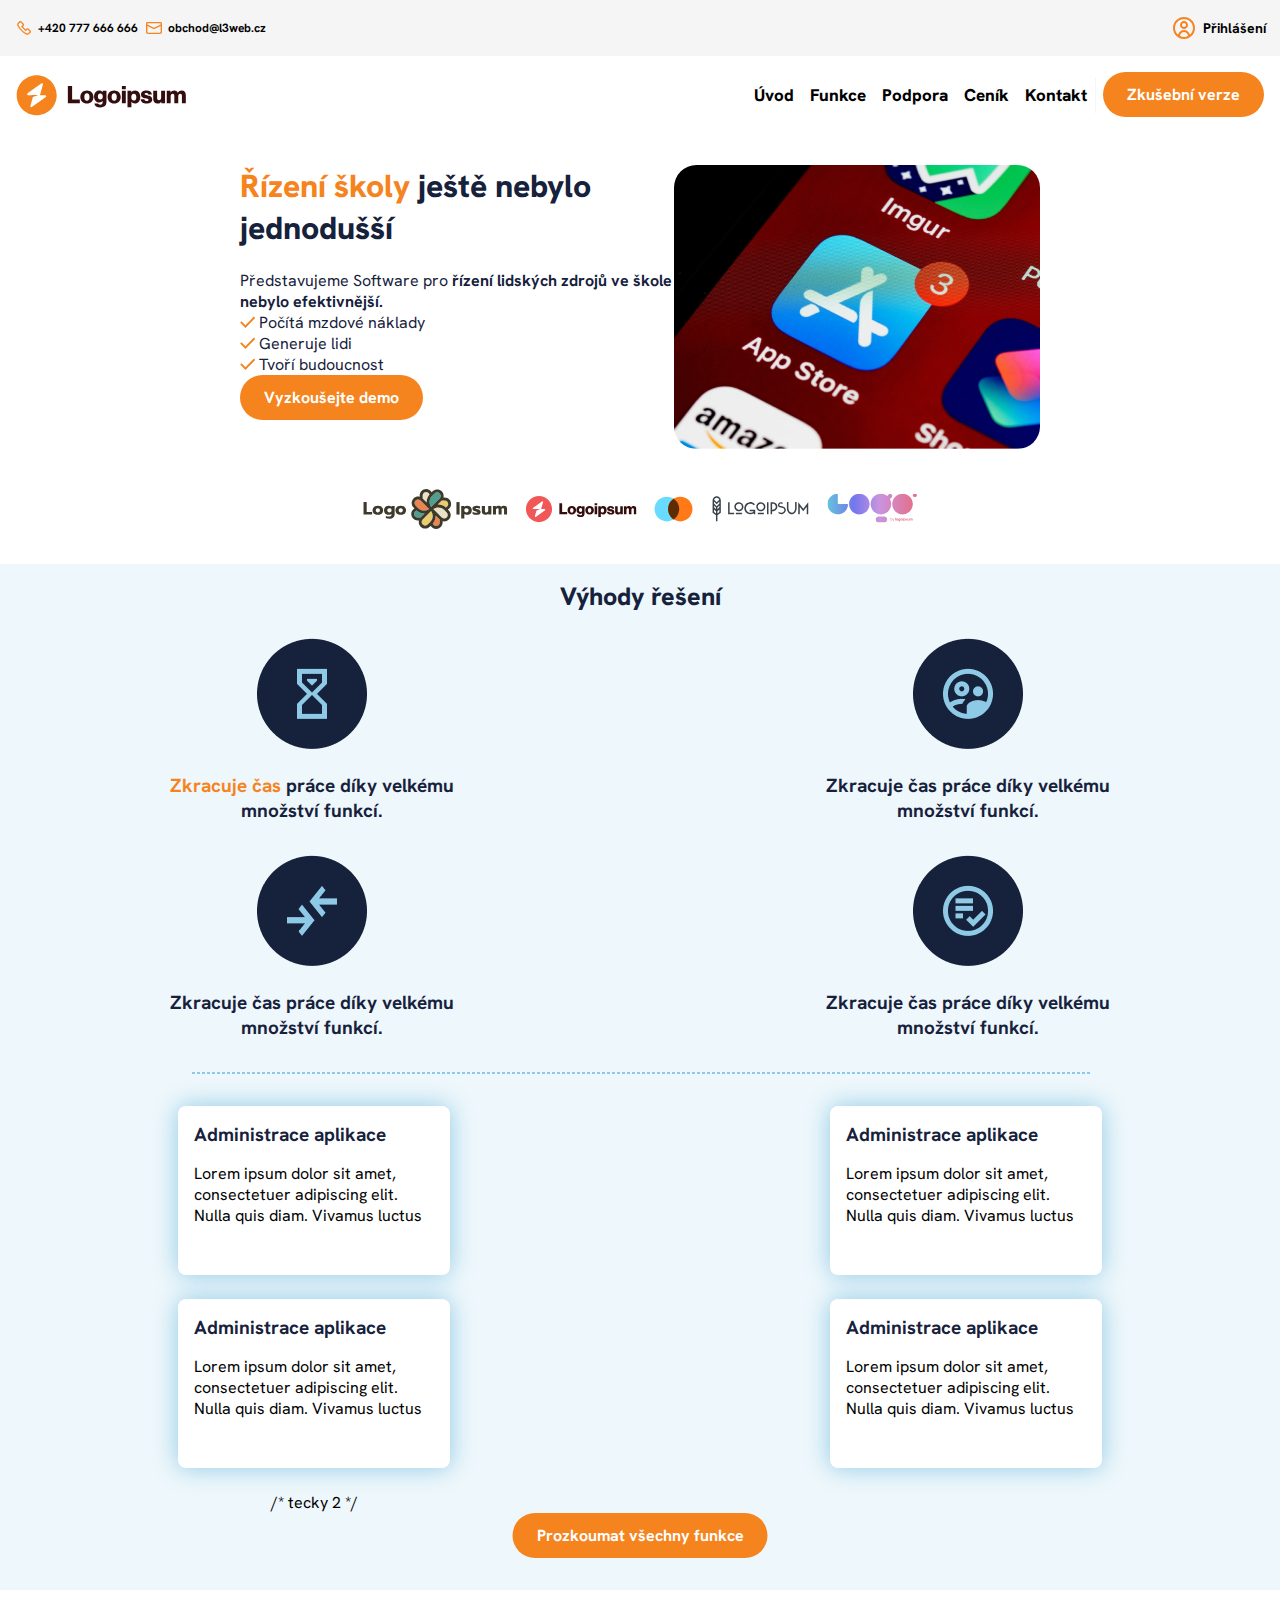
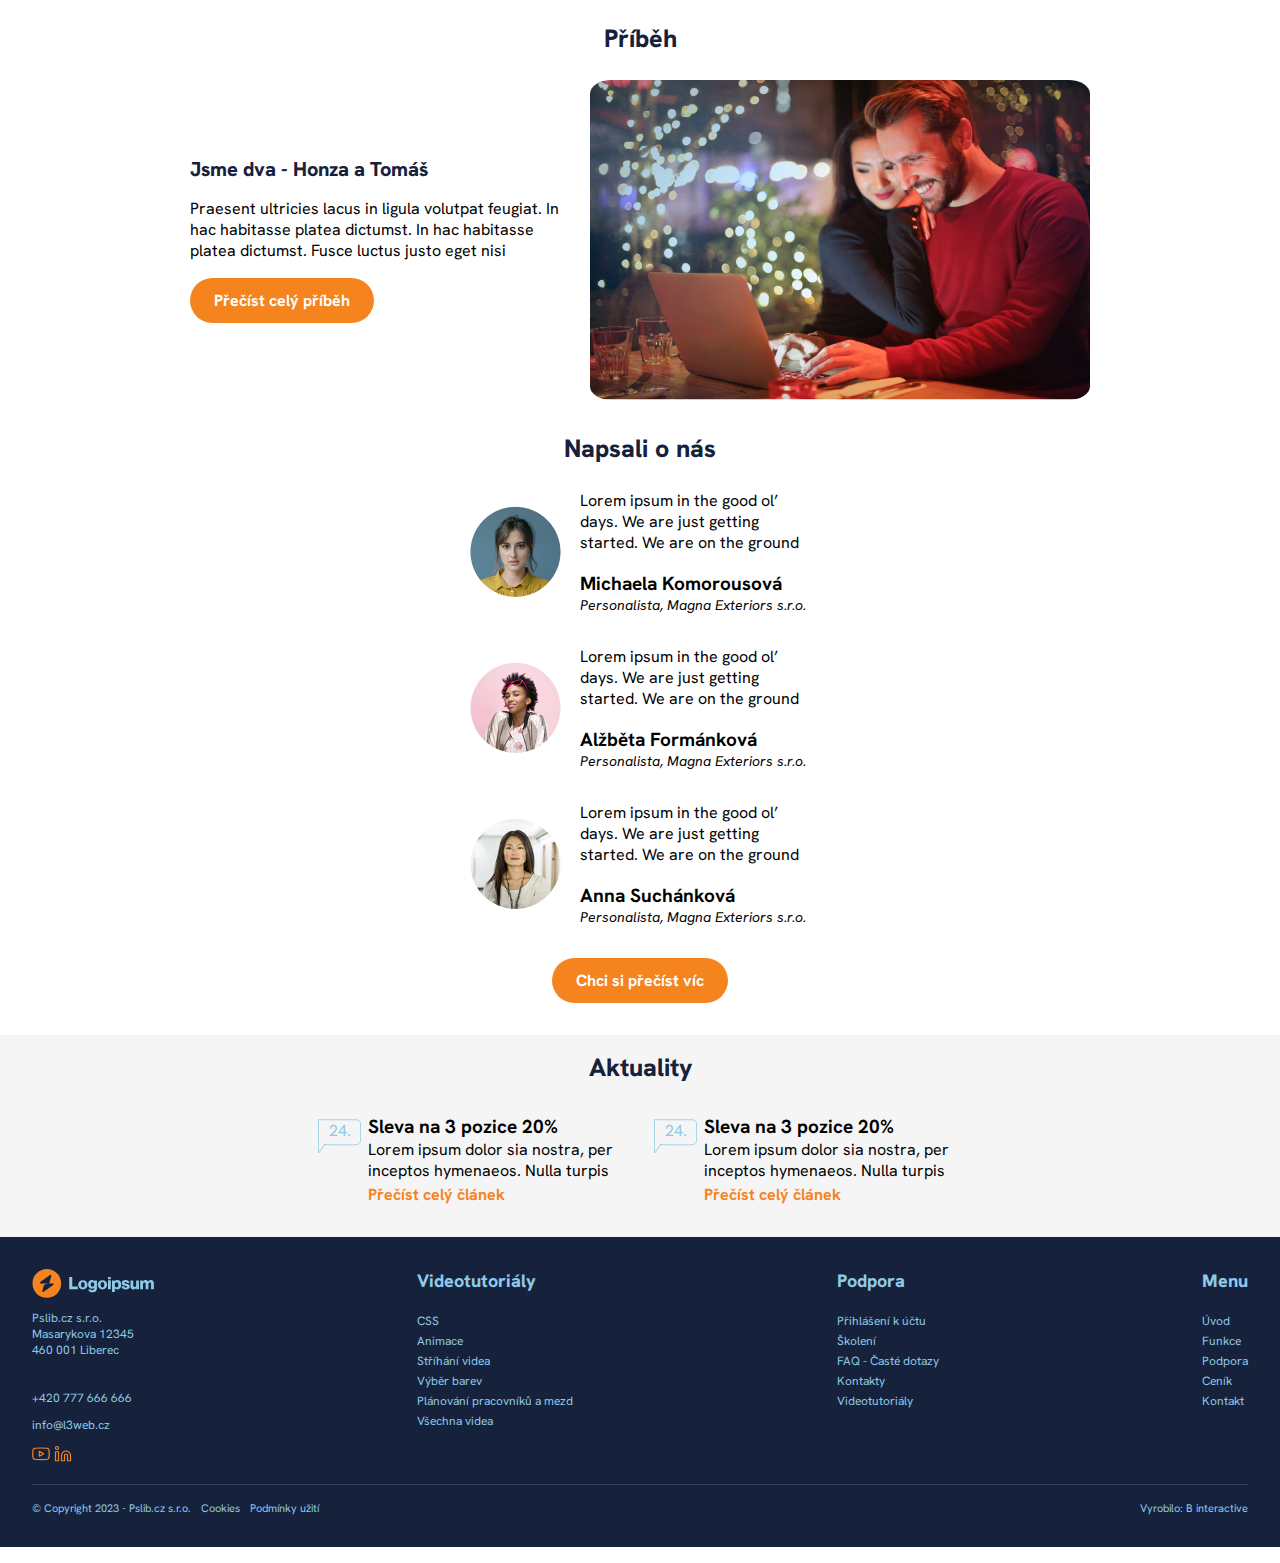
==== index.html @ ad565dd6 "funkceUpgrade" ====
<!DOCTYPE html>
<html lang="cs">
<head>
    <meta charset="UTF-8">
    <meta http-equiv="X-UA-Compatible" content="IE=edge">
    <meta name="viewport" content="width=device-width, initial-scale=1.0">
    <link rel="preconnect" href="https://fonts.googleapis.com">
    <link rel="preconnect" href="https://fonts.gstatic.com" crossorigin>
    <link href="https://fonts.googleapis.com/css2?family=Hanken+Grotesk:ital,wght@0,300;0,400;0,500;0,600;0,700;0,800;1,300;1,400;1,500;1,600&display=swap" rel="stylesheet">
    <link rel="stylesheet" href="./fonts.css">
    <link rel="stylesheet" href="./layout.css">
    <link rel="stylesheet" href="./style.css">
    <script src="./hamburger.js"></script>
    <title>Logoipsum</title>
</head>
<body>
    <header>
        <div class="menu__menuUp">
            <div class="menuUp__wrapper">
                <tel class="menuUp__text menuUp__text--phone">+420 777 666 666</tel>
                <p class="menuUp__text menuUp__text--mail">obchod@l3web.cz</p>
            </div>
            <p class="menuUp__login">Přihlášení</p>
        </div>
        <div class="menu__menuDown">
            <div class="navbar">
                <a href="./index.html" class="navbar__logo"><img src="./img/Logo5.svg" alt="logo Ipsum" width="170" height="41"></a>
                
               <div>
                <div class="hamburger-row">
                    
                    <a href="javascript:void(0)" class="hamburger hamburger-btn hamburger-zone">
                        <span></span>
                        <span></span>
                        <span></span>
                    </a>
                </div>
                <nav class="hamburger-nav hamburger-zone">
                    <ul>
                        <li><a href="./index.html">Úvod</a></li>
                        <li><a href="./funkce.html">Funkce</a></li>
                        <li><a href="#">Podpora</a></li>
                        <li><a href="#">Ceník</a></li>
                        <li><a href="./kontakt.html">Kontakt</a></li>
                        <a class="button button--menu" href="#">Zkušební verze</a>
                    </ul>
                </nav>
               </div>
                
            </div>
        </div>
    </header>

    <main>
        <div class="uvod">
            <div class="uvodBody">
                <h1><span class="orange">Řízení školy</span> ještě nebylo jednodušší</h1>
                <p>Představujeme Software pro <b>řízení lidských zdrojů ve škole nebylo efektivnější.</b></p>
                <div>
                    <p class="uvodBody__odrazka">Počítá mzdové náklady</p>
                    <p class="uvodBody__odrazka">Generuje lidi</p>
                    <p class="uvodBody__odrazka">Tvoří budoucnost</p>
                </div>
                <a class="button" href="#">Vyzkoušejte demo</a>
            </div>
            <div>
                <img class="uvod__img img--responsiv" src="./img/uvod_img.png" alt="obrazovka telefonu s aplikacemi">
            </div>
        </div>
    </main>

    <section>
        <h2 class="hidden">Partneři</h2>
        <div class="loga">
            <div class="loga__wrapper">
                <img class="logo__img" src="./img/partneri_logo1.svg" alt="první logo">
                <img class="logo__img" src="./img/partneri_logo2.svg" alt="druhé logo">
                <img class="logo__img" src="./img/partneri_logo3.svg" alt="třetí logo">
            </div>
            <div class="loga__wrapper">
                <img class="logo__img" src="./img/partneri_logo4.svg" alt="čtvrté logo">
                <img class="logo__img" src="./img/partneri_logo5.svg" alt="paté logo">
            </div>
        </div>
    </section>

    <section class="vyhody">
        <h2>Výhody řešení</h2>
        <div class="vyhody__cardsGrid">
            <div class="vyhodyCard">
                <img class="vyhodyCard__img" src="./img/vyhody_img1.png" alt="">
                <p class="vyhodyCard__text"><span class="orange">Zkracuje čas</span> práce díky velkému množství funkcí.</p>
            </div>
            <div class="vyhodyCard">
                <img class="vyhodyCard__img" src="./img/vyhody_img2.png" alt="">
                <p class="vyhodyCard__text">Zkracuje čas práce díky velkému množství funkcí.</p>
            </div>
            <div class="vyhodyCard">
                <img class="vyhodyCard__img" src="./img/vyhody_img3.png" alt="">
                <p class="vyhodyCard__text">Zkracuje čas práce díky velkému množství funkcí.</p>
            </div>
            <div class="vyhodyCard">
                <img class="vyhodyCard__img" src="./img/vyhody_img4.png" alt="">
                <p class="vyhodyCard__text">Zkracuje čas práce díky velkému množství funkcí.</p>
            </div>
        </div>

        <div class="vyhody__line"></div>

        <div class="vyhody__podrobnosti">
            <a class="podrobnostiCard" href="#"><p class="podrobnostiCard__nadpis">Administrace aplikace</p><p class="podrobnostiCard__text">Lorem ipsum dolor sit amet, consectetuer adipiscing elit. Nulla quis diam. Vivamus luctus egestas leo. Class aptent taciti sociosqu ad litora torquent per conubia nostra, per inceptos hymenaeos. Nulla turpis magna, cursus sit amet, suscipit a, interdum id, felis.</p></a>
            <a class="podrobnostiCard" href="#"><p class="podrobnostiCard__nadpis">Administrace aplikace</p><p class="podrobnostiCard__text">Lorem ipsum dolor sit amet, consectetuer adipiscing elit. Nulla quis diam. Vivamus luctus egestas leo. Class aptent taciti sociosqu ad litora torquent per conubia nostra, per inceptos hymenaeos. Nulla turpis magna, cursus sit amet, suscipit a, interdum id, felis.</p></a>
            <a class="podrobnostiCard" href="#"><p class="podrobnostiCard__nadpis">Administrace aplikace</p><p class="podrobnostiCard__text">Lorem ipsum dolor sit amet, consectetuer adipiscing elit. Nulla quis diam. Vivamus luctus egestas leo. Class aptent taciti sociosqu ad litora torquent per conubia nostra, per inceptos hymenaeos. Nulla turpis magna, cursus sit amet, suscipit a, interdum id, felis.</p></a>
            <a class="podrobnostiCard" href="#"><p class="podrobnostiCard__nadpis">Administrace aplikace</p><p class="podrobnostiCard__text">Lorem ipsum dolor sit amet, consectetuer adipiscing elit. Nulla quis diam. Vivamus luctus egestas leo. Class aptent taciti sociosqu ad litora torquent per conubia nostra, per inceptos hymenaeos. Nulla turpis magna, cursus sit amet, suscipit a, interdum id, felis.</p></a>

            /* tecky 2 */
        </div>
        <a class="button button--center" href="./funkce.html">Prozkoumat všechny funkce</a>
    </section>

    <section class="story">
        <h2>Příběh</h2>
        <div class="pribehFlex">
            <div class="pribeh">
                <p class="pribeh__nadpis">Jsme dva - Honza a Tomáš</p>
                <p class="pribeh__text">Praesent ultricies lacus in ligula volutpat feugiat. In hac habitasse platea dictumst. In hac habitasse platea dictumst. 
                    Fusce luctus justo eget nisi hendrerit, quis aliquam arcu porta. Cras ultricies, elit sit amet cursus consectetur, risus felis ullamcorper nulla, ut scelerisque sapien lorem non sem. Integer vestibulum ornare ligula, a placerat lectus volutpat ultrices. Aliquam commodo malesuada purus a mollis. Vestibulum pulvinar aliquam libero eu consequat. Cras massa orci, ultrices sed scelerisque id, semper vel neque. Proin a turpis quis nibh cursus hendrerit sit amet vel libero. Nullam sit amet laoreet ante. Mauris sit amet mi vitae arcu dignissim porttitor et in arcu. Nullam eleifend molestie arcu, pretium fermentum orci feugiat eget. Integer dapibus tincidunt ipsum, at rutrum magna rutrum at. Quisque pretium convallis vestibulum.</p>
                <a class="button" href="#">Přečíst celý příběh</a>
            </div>
            <img class="pribeh__img img--responsiv" src="./img/pribeh__img.png" alt="">
        </div>
    </section>

    <section>
        <div class="recenze__wrapper--1">
            <h2>Napsali o nás</h2>
            <div class="recenze__wrapper--2">
                <div class="recenze">
                    <img class="recenze__img" src="./img/recenze_img1.png" alt="profilová fotografie">
                    <div class="recenze__wrapper">
                        <p class="recenze__text">Lorem ipsum in the good ol’ days. We are just getting started. We are on the ground floor. Success feeds pride. Pride kills urgency. So nothing fails like success. We always bring our best. Nothing is more fun than serving God with people you love. We are spiritual contributors not spiritual consumers. We give up things we love for things we love move. We are all about the capital C Church. We impress people with our strengths but we connect with people through our weaknesses. We are faith-filled, big-thinking, bet-the-farm risk takers. We will never insult God with safe thinking and safe living. People need to be reminded much more than they need to be instructed. We believe the local church is the hope of the world. Trust the process. What you fear the most reveals where you trust God the least. We can do infinitely more together than we can apart. We want to be known for what we are for, not for what we are against.  If we live with integrity, nothing else matters. You don’t have to have the faith to finish, just the faith to start. The Church should be a place where people can belong before they believe. If we don’t live with integrity, nothing else matters. What you hear matters and what you don’t hear matters. We will do anything short of sin to reach people who don’t know Christ. We will laugh hard, loud, and often.  Less is more. Stress is bad. Giving is good. Tomorrow matters. To reach people no one is reaching, we’ll have to do what no one is doing. Just because God is silent doesn’t mean God is absent. Excellence honors God and inspires people. The church does not exist for us. We are the Church, and we exist for the world. Because of what He did, this is what we do. We are a micro-church with a mega-vision.  An average plan implemented today is better than an great plan started a month from now. The difference between where you are and where God wants you to be is the pain you’re unwilling to endure.</p>
                        <div>
                            <p class="recenze__jmeno">Michaela Komorousová</p>
                            <p class="recenze__profese">Personalista, Magna Exteriors s.r.o.</p>
                        </div>
                    </div>
                </div>
                <div class="recenze">
                    <img class="recenze__img" src="./img/recenze_img2.png" alt="profilová fotografie">
                    <div class="recenze__wrapper">
                        <p class="recenze__text">Lorem ipsum in the good ol’ days. We are just getting started. We are on the ground floor. Success feeds pride. Pride kills urgency. So nothing fails like success. We always bring our best. Nothing is more fun than serving God with people you love. We are spiritual contributors not spiritual consumers. We give up things we love for things we love move. We are all about the capital C Church. We impress people with our strengths but we connect with people through our weaknesses. We are faith-filled, big-thinking, bet-the-farm risk takers. We will never insult God with safe thinking and safe living. People need to be reminded much more than they need to be instructed. We believe the local church is the hope of the world. Trust the process. What you fear the most reveals where you trust God the least. We can do infinitely more together than we can apart. We want to be known for what we are for, not for what we are against.  If we live with integrity, nothing else matters. You don’t have to have the faith to finish, just the faith to start. The Church should be a place where people can belong before they believe. If we don’t live with integrity, nothing else matters. What you hear matters and what you don’t hear matters. We will do anything short of sin to reach people who don’t know Christ. We will laugh hard, loud, and often.  Less is more. Stress is bad. Giving is good. Tomorrow matters. To reach people no one is reaching, we’ll have to do what no one is doing. Just because God is silent doesn’t mean God is absent. Excellence honors God and inspires people. The church does not exist for us. We are the Church, and we exist for the world. Because of what He did, this is what we do. We are a micro-church with a mega-vision.  An average plan implemented today is better than an great plan started a month from now. The difference between where you are and where God wants you to be is the pain you’re unwilling to endure.</p>
                        <div>
                            <p class="recenze__jmeno">Alžběta Formánková</p>
                            <p class="recenze__profese">Personalista, Magna Exteriors s.r.o.</p>
                        </div>
                    </div>
                </div>
                <div class="recenze">
                    <img class="recenze__img" src="./img/recenze_img3.png" alt="profilová fotografie">
                    <div class="recenze__wrapper">
                        <p class="recenze__text">Lorem ipsum in the good ol’ days. We are just getting started. We are on the ground floor. Success feeds pride. Pride kills urgency. So nothing fails like success. We always bring our best. Nothing is more fun than serving God with people you love. We are spiritual contributors not spiritual consumers. We give up things we love for things we love move. We are all about the capital C Church. We impress people with our strengths but we connect with people through our weaknesses. We are faith-filled, big-thinking, bet-the-farm risk takers. We will never insult God with safe thinking and safe living. People need to be reminded much more than they need to be instructed. We believe the local church is the hope of the world. Trust the process. What you fear the most reveals where you trust God the least. We can do infinitely more together than we can apart. We want to be known for what we are for, not for what we are against.  If we live with integrity, nothing else matters. You don’t have to have the faith to finish, just the faith to start. The Church should be a place where people can belong before they believe. If we don’t live with integrity, nothing else matters. What you hear matters and what you don’t hear matters. We will do anything short of sin to reach people who don’t know Christ. We will laugh hard, loud, and often.  Less is more. Stress is bad. Giving is good. Tomorrow matters. To reach people no one is reaching, we’ll have to do what no one is doing. Just because God is silent doesn’t mean God is absent. Excellence honors God and inspires people. The church does not exist for us. We are the Church, and we exist for the world. Because of what He did, this is what we do. We are a micro-church with a mega-vision.  An average plan implemented today is better than an great plan started a month from now. The difference between where you are and where God wants you to be is the pain you’re unwilling to endure.</p>
                        <div>
                            <p class="recenze__jmeno">Anna Suchánková</p>
                            <p class="recenze__profese">Personalista, Magna Exteriors s.r.o.</p>
                        </div>
                    </div>
                </div>
            </div>
            <a class="button button--center" href="#">Chci si přečíst víc</a>
        </div>
    </section>

    <section class="aktuality__bg">
        <h2>Aktuality</h2>
        <div class="aktuality">
            <article class="aktualita">
                <div class="aktualita__wrapper">
                    <p class="aktualita__nadpis">Sleva na  3 pozice 20%</p>
                    <div>
                        <p class="aktualita__text">Lorem ipsum dolor sia nostra, per inceptos hymenaeos. Nulla turpis magna, cursus sit amet, suscipit a, interdum id, felis.
                        </p>
                        <a class="aktualita__odkaz" href="#">Přečíst celý článek</a>
                    </div>
                </div>
            </article>
            <article class="aktualita">
                <div class="aktualita__wrapper">
                    <p class="aktualita__nadpis">Sleva na  3 pozice 20%</p>
                    <div>
                        <p class="aktualita__text">Lorem ipsum dolor sia nostra, per inceptos hymenaeos. Nulla turpis magna, cursus sit amet, suscipit a, interdum id, felis.
                        </p>
                        <a class="aktualita__odkaz" href="#">Přečíst celý článek</a>
                    </div>
                </div>
            </article>
        </div>
        
    </section>

</body>
<footer>
    <div class="footer">
        <div class="footer__mainWrapper">
            <div class="footer__kategory">
                <img src="./img/logo_footer.svg" alt="">
                <div class="footer__wrapper">
                    <div>
                        <p class="footer__neodkaz">Pslib.cz s.r.o.</p>
                        <p class="footer__neodkaz">Masarykova 12345</p>
                        <p class="footer__neodkaz">460 001 Liberec</p>
                    </div>
                    <div class="footer__wrapper2">
                        <tel class="footer__odkaz">+420 777 666 666</tel>
                        <p class="footer__odkaz">info@l3web.cz</p>
                        <div>
                            <img src="./img/footer_youtube.svg" alt="">
                            <img src="./img/footer_linkedin.svg" alt="">
                        </div>
                    </div>
                </div>
            </div>
            <div class="footer__kategory">
                <p class="footer__title">Videotutoriály</p>
                <div class="footer__text">
                    <a class="footer__odkaz" href="#">CSS</a>
                    <a class="footer__odkaz" href="#">Animace</a>
                    <a class="footer__odkaz" href="#">Stříhání videa</a>
                    <a class="footer__odkaz" href="#">Výběr barev</a>
                    <a class="footer__odkaz" href="#">Plánování pracovníků a mezd</a>
                    <a class="footer__odkaz" href="#">Všechna videa</a>
                </div>
            </div>
            <div class="footer__kategory">
                <p class="footer__title">Podpora</p>
                <div class="footer__text">
                    <a class="footer__odkaz" href="#">Přihlášení k účtu</a>
                    <a class="footer__odkaz" href="#">Školení</a>
                    <a class="footer__odkaz" href="#">FAQ - Časté dotazy</a>
                    <a class="footer__odkaz" href="#">Kontakty</a>
                    <a class="footer__odkaz" href="#">Videotutoriály</a>
                </div>
            </div>
            <div class="footer__kategory">
                <p class="footer__title">Menu</p>
                <div class="footer__text">
                    <a class="footer__odkaz" href="./index.html">Úvod</a>
                    <a class="footer__odkaz" href="./funkce.html">Funkce</a>
                    <a class="footer__odkaz" href="#">Podpora</a>
                    <a class="footer__odkaz" href="#">Ceník</a>
                    <a class="footer__odkaz" href="./kontakt.html">Kontakt</a> 
                </div>
            </div>
        </div>

        <div class="footer__line"></div>

        <div class="footer__paticka">
            <div class="paticka__wrapper">
                <p>© Copyright 2023 - Pslib.cz s.r.o.</p>
                <p>Cookies</p>
                <p>Podmínky užití</p>
            </div>
                <p>Vyrobilo: B interactive</p>
        </div>
    </div>
</footer>
</html>
---- fonts.css ----
:root {
    --primarColor:#F5841F;
    --secondColor:#16213C;
    --footerText:#8ECAE6;
    --buttonText: #ffffff;
}

html{
    font-family: 'Hanken Grotesk', sans-serif;
    font-weight: 400;
    font-size: 16px;
}
.menuUp__text {
    font-weight: 700;
    font-size: 12px;
}
.menuUp__login {
    font-weight: 700;
    font-size: 14px;
}

h1{
    font-weight: 800;
    font-size: 32px;
    color: var(--secondColor);
    text-align: left;
    align-self: flex-start;
    margin-top: 0;
}
.orange {
    color: var(--primarColor);
}
.uvod {
    color: var(--secondColor);
}
h2{
    font-weight: 800;
    font-size: 25px;
    color: var(--secondColor);
    text-align: center;
    margin-bottom: 1em;
    margin-top: 0;
}
h3 {
    font-weight: 800;
    font-size: 22px;
    color: var(--secondColor);
    margin-top: 0;
    margin-bottom: 1em;
    text-align: center;
}
.h3--left {
    text-align: left;
}
.button {
    font-weight: 700;
    color: var(--buttonText) ;
    text-decoration: none;
}
.pribeh__nadpis {
    font-weight: 800;
    font-size: 20px;
    color: var(--secondColor);
}
.vyhodyCard__text {
    font-weight: 700;
    font-size: 19px;
    color: var(--secondColor);
    margin-top: 1em;
}
.recenze__jmeno {
    font-weight: 700;
    font-size: 19px;
}
.recenze__profese {
    font-style: italic;
    font-size: 14px;

}
.podrobnostiCard__nadpis {
    font-weight: 700;
    font-size: 19px;
    color: var(--secondColor);
}
.podrobnostiCard__nadpis--funkce {
    color: var(--primarColor);
}


.aktualita__nadpis {
    font-weight: 700;
    font-size: 19px;
}
.aktualita__odkaz {
    text-decoration: none;
    font-weight: 700;
    font-size: 16px;
    color: var(--primarColor);
}
.aktualita__odkaz:hover {
    color: var(--secondColor);
}



.footer {
    color: var(--footerText);
}
.footer__odkaz {
    text-decoration: none;
    color: var(--footerText);
    font-weight: 400;
    font-size: 12px;
}
.footer__odkaz:hover {
    color: var(--primarColor);
}
.footer__neodkaz {
    text-decoration: none;
    color: var(--footerText);
    font-weight: 400;
    font-size: 12px;
}
.footer__title {
    font-weight: 800;
    font-size: 18px;
}
.footer__paticka {
    font-weight: 400;
    font-size: 11px;
}

.dotazy__mail {
    font-weight: 800;
    font-size: 20px;
    color: var(--secondColor);
}

.kontakt__text {
    font-weight: 700;
    font-size: 19px;
    color: var(--secondColor);
    margin-bottom: 0.3em;
}

.h1--otherPage {
    margin-left: 1em;
}
---- layout.css ----
body {
position: relative;
display: flex;
flex-direction: column;
align-items: center;
margin: 0;
}

section {
   /* padding: 2em 1em;*/
}

.uvod {
   /* display: flex;
    flex-direction: column;
    justify-items: right;
    justify-content: flex-start;
    align-content: flex-start;
    gap: 40px;*/
    /*max-width: 20em; */   /*!!!!!!!!!!*/
    margin: 0 2em;
}
.uvodBody{
    /*display: flex;
    flex-direction: column;
    align-items: flex-start;
    gap: 17px;
   /* width: 20em;*/
   margin-bottom: 1em;
}

.uvod__img {
   /* width: 100%;*/   
   /* align-self: flex-start;*/
    border-radius: 22.5px;
}

.loga {
    display: flex;
    flex-direction: column;
    gap: 1em;
    align-items: center;
}
.loga__wrapper {
    display: flex;
    gap: 1em;
}

.vyhody__podrobnosti {
    display: grid;
    justify-items: center;
    gap: 1.5em;
}
.vyhody__cardsGrid {
    display: grid;
    gap: 4em;
    justify-items: center;
}

.pribehFlex {
    /*display: flex;
    flex-direction: row;
    align-items: center;
    flex-wrap: wrap;*/
    padding: 0px;
    gap: 1.5em;
    margin: 0 2em;
}

.recenze__wrapper--2 {
    /*display: flex;
    flex-direction: column;
    gap: 4em;*/
}

.aktuality {
    /*display: flex;
    flex-direction: column;
    gap: 2em;*/
    
}
.aktualita__wrapper {
    margin-bottom: 2em;
}


.funkce {
    /*display: flex;
    flex-direction: column;
    align-items: center;*/
    /*padding: 10px 20px;
    gap: 30px;
    margin-left: 4em;
    margin-right: 4em;
   /* width: 100%;*/
}
.funkce__wrapper {
   /* display: flex;
    flex-direction: column;
    align-items: flex-start;
    gap: 1em;*/
}
.funkce__text {
    width: 15em;
}
.vyhody__podrobnosti--funkce {
    padding: 1em;
    border-radius: 0.9em;
}

.kontakt__wrapper {
    display: flex;
    flex-direction: column;
    margin: 0 2em;
    gap: 1em;
}
@media (min-width: 768px) {
    
    .nav-link {
        color: black;
        font-weight: 700;
        text-decoration: none;
    }

    .uvod {
        max-width: 30em;
    }

    .loga {
        flex-direction: row;
    }
    .vyhody__cardsGrid {
        grid-template-columns: 1fr 1fr;
        gap: 2em;
    }
    .vyhody__podrobnosti {
        grid-template-columns: 1fr 1fr;
    }
    .center {
        align-self: center;
    }
    
    .pribehFlex {
        display: flex;
        flex-direction: row;
        flex-wrap: nowrap;
        align-items: center;
        margin: 0 5em;
        max-width: 900px;
    }
    .pribeh__text {
       /* width: 20em;*/
    }

    .aktuality {
        display: flex;
        flex-direction: row;
        gap: 8em;
    }

    .funkce__wrapper {
        display: flex;
        flex-direction: row;
        align-items: center;
        justify-content: space-between;
    }
    .funkce__text {
        width: 20em;
    }

    .funkce__wrapper2 {
       /* width: 100%;*/
       margin: 3em;
    }
    .vyhody__podrobnosti--funkce {
        padding: 3em;
        border-radius: 32px;
    }
}

@media (min-width: 961px) {
    .uvod {
        display: flex;
        flex-direction: row;
        max-width: 50em
    }
    .uvodBody {
        width: 50em;
    }
    .vyhody__podrobnosti--funkce {
        grid-template-columns: 1fr 1fr 1fr;
    }
    .kontakt__wrapper {
        flex-direction: row;
        margin: 0 2em;
        gap: 3em;
    }
    .kontakt__wrapper2 {
        display: flex;
        flex-direction: column;
        justify-content: space-between;
    }
}

/* desktop*/
@media (min-width: 1281px) {
    .uvod {
        flex-direction: row;
        max-width: 60em;
        justify-content: center;
    }
    .vyhody__cardsGrid {
        grid-template-columns: repeat(4, 1fr);
        gap: 1em;
    }
    .vyhody__podrobnosti {
        grid-template-columns: repeat(4, 1fr);
        gap: 1em;
    }

    .recenze__wrapper--2 {
        display: flex;
        gap: 2em;
    }
    
    
}
---- style.css ----
:root {
    --primarColor:#F5841F;
    --secondColor:#16213C;
    --footerText:#8ECAE6;
    --buttonText: #ffffff;
    --vyhodyBg: rgba(142, 202, 230, 0.15);
    --aktualityBg: rgb(245, 245, 245); /*skontrolovat*/
    --text: black;
}
p {
    margin: 0;
}
a {
    text-decoration: none;
}
.nav-item:hover {        /*font*/
    transition: 0.2s;
    transform: scale(1.1);
    font-weight: 700;
}
.img--responsiv {
    width: 100%;
}

header {
    width: 100%;
}
section {
    margin-top: 2em;
}
.menu__menuUp {
    display: flex;
    flex-direction: row;
    justify-content: space-between;
    align-items: center;
    padding-top: 1em;
    padding-bottom: 1em;
    gap: 50px;
    background-color: var(--aktualityBg);
    /*width: 100%;*/
    position: relative;
    z-index: 2;
}
.menuUp__wrapper {
    display: flex;
    flex-direction: row;
    align-items: center;
    flex-wrap: wrap;
    padding: 0px;
    gap: 8px;
    margin-left: 1em;
}
.menuUp__login::before {
    content: "";
    display: inline-block;
    width: 24px;
    height: 24px;
    background-image: url(./img/header_login.svg);
    background-position: center;
    background-size: contain;
    margin-right: 0.5em;
}
.menuUp__login {
    display: flex;
    flex-direction: row;
    align-items: center;
    margin-right: 1em;
}
.menuUp__text--phone::before {
    content: "";
    display: inline-block;
    width: 16px;
    height: 16px;
    background-image: url(./img/menu_phone.svg);
    background-position: center;
    background-size: contain;
    margin-right: 0.5em;
}
.menuUp__text--mail::before {
    content: "";
    display: inline-block;
    width: 16px;
    height: 16px;
    background-image: url(./img/menu_mail.svg);
    background-position: center;
    background-size: contain;
    margin-right: 0.5em;
}
.menuUp__text {
    display: flex;
    flex-direction: row;
    align-items: center;
}


.navbar {
    position: relative;
    justify-content: space-between;
    align-items: center;
}

/* hamburger menu */
.hamburger-row {
    padding: 1em;
    display: flex;
    justify-content: flex-end;
}
.hamburger {
    display: block;
}

.hamburger-nav ul {
    margin: 0;
    padding: 0;
}
.hamburger-nav li {
    display: block;
    padding: 0.5em 1.5em;
}
.navbar__logo{
    color: var(--white-color);
    position: absolute;
    top: 25%;
    z-index: 5;
    margin-left: 1em;
}

.hamburger-nav li:hover {
    color: var(--buttonText);
}
.hamburger {
    width: 60px;
    height: 45px;
    position: relative;
    overflow: hidden;
}
  
.hamburger span {
    position: absolute;
    height: 9px;
    width: 100%;
    background: var(--primarColor);
    left: 0;
    transition: 1s;
}

.hamburger span:nth-child(1) { top: 0px; }
  
.hamburger span:nth-child(2) { top: 18px; transition: 0.2s; }
  
.hamburger span:nth-child(3) { bottom: 0px; }

.hamburger-nav {
    transform: translateY(-100%);
    transition: 1s;
}

@media screen and (max-width: 768px) { 
    .hamburger-row {
        position: relative;
        z-index: 1;
        /*display: flex;*/
        background-color: var(--buttonText);
    }
    .hamburger-nav ul li > a {
        color: var(--buttonText);
    }
    .hamburger-nav.active {
        transform: scaleY(1);
    }
    .hamburger-nav.active > .navbar__logo {
        position: absolute;
        top: -3em;
    }
    .hamburger-nav {
        transition: 1s;
        position: absolute;
        background-color: var(--primarColor);
        width: 100%;
        z-index: 0;
        padding-left: 2em;
    }

    .hamburger.active  span:nth-child(1) {
        transition: 1s;
        rotate: 45deg;
        top: 18px;
    }
    .hamburger.active  span:nth-child(2) {
        
        position: absolute;
        transform: translate(100%, 0);
        right: 100%;
        transition: 0.5s;
    }
    .hamburger.active  span:nth-child(3) {
        transition: 1s;
        rotate: 135deg;
        bottom: 18px;
        translate: .7s;
    }
    .hamburger-nav ul > li {
        color: var(--buttonText);              /*:::::*/
    }

}
@media screen and (min-width: 768px) {
    .hamburger-row {
        display: none;
    }
    .hamburger-nav {
        transform: none;
        margin: 1em;
    }
    .navbar__logo {
        top: 6%;
    }
    .hamburger-nav > ul {
       /* height: auto;
        width: 100%;*/
        display: flex;
        justify-content: end;
        align-items: center;
        gap: 1em;
    }
    .hamburger-nav li:nth-child(even) {
        background-color: rgba(0, 0, 0, 0);      /*:::::::::*/
    }
    .hamburger-nav li a{
        background-color: rgba(0, 0, 0, 0);      /*vybyrani*/
        color: var(--text);
        transition: .2s;
        text-decoration: none;
        font-weight: 800;
        font-size: 17px;
    }
    .hamburger-nav li {
       padding: 0;
       height: fit-content;
    }
    .hamburger-nav li:hover {
        background-color: rgba(0, 0, 0, 0);
        color: var(--text);
        transform: scale(1.1);
        transition: .2s;
    }
    .button--menu::before {
        content: "";
        display: inline-block;
        width: 1px;
        height: 2.2em;
        background-color: var(--aktualityBg);
        position: absolute;
        bottom: 9%;
        margin-left: -2em;
    }
}



header{
   /* position: relative;
    background-size:cover;
    background-position: center;*/
    margin: 0;
    margin-bottom: 2em;
}


.uvodBody__odrazka::before {
    content: "";
    display: inline-block;
    width: 16.3px;
    height: 12.26px;
    background-image: url(./img/uvod_icon.svg);
    background-position: center;
    background-size: contain;
    margin-right: 3px;
}

.button {
    display: inline-block;
    padding: 12px 24px;
    text-align: center;
    border-radius: 30px;
    background-color: var(--primarColor);
}
.button:hover {
    background-color: var(--secondColor);
}
/*.button--S {
    padding: 6.4px 12.8px;
    border-radius: 16px;
}*/
.button--border {
    border: 4px solid var(--primarColor);
    border-radius: 30px;
    color: var(--text);
    background-color: var(--buttonText);
}
.button--border:hover {
    color: var(--buttonText);
    background-color: var(--primarColor);
}
.button--center {
    transform: translate(-50%, 0%);
    position: relative;
    left: 50%;
}

.hidden { 
   position: absolute;
   margin-left: -300em;         /*špatně!!!! od marginovat absolut*/
}


.pribeh {
    /*display: flex;
    flex-direction: column;
    align-items: flex-start;
    padding: 0px;
    gap: 1em;*/
   /* flex-grow: 2;*/
   flex-basis: 200px;
   flex-grow: 1;
}
.pribeh__text {
    overflow: hidden;
    flex-wrap: wrap;
    text-overflow: ellipsis;   /*overflow*/
    /*width: 16em;*/
    height: 4em;
    margin: 0;
    margin: 1em 0;
}
.pribeh__img {
    flex-basis: 200px;
    flex-grow: 1;
   /* width: 100%;*/
    border-radius: 4.3%;
}

.recenze {
    display: flex;
    flex-direction: row;
    align-items: center;
    padding: 0px;
    gap: 19px;
    margin-bottom: 2em;
}
.recenze__wrapper {
    display: flex;
    flex-direction: column;
    align-items: flex-start;
    padding: 0px;
    gap: 17px;
   /* width: 339px;*/
}
.recenze__text {
    overflow: hidden;
    flex-wrap: wrap;
    text-overflow: ellipsis;
    width: 230px;
    height: 4em;
}

.recenze__wrapper--1 {
    /*display: flex;
    flex-direction: column;
    gap: 2.5em;
    align-items: center;*/
}

.vyhody {
    /*display: flex;
    flex-direction: column;
    align-items: center;
    gap: 2em;*/
    background: var(--vyhodyBg); /*checknout*/
    width: 100%;
    padding-bottom: 2em;
    padding-top: 1em ;
}
.vyhodyCard {
    /*display: flex;
    flex-direction: column;
    align-items: center;
    padding: 0px;
    gap: 27px;*/
    width: 304px;
    text-align: center;
}
.vyhody__line {
    border: 1px dashed var(--footerText);
    transform: matrix(1, 0, 0, -1, 0, 0);    /*znytecny*/
    width: 70%;
    position: relative;
    left: 15%;
    margin: 2em 0;
}
.podrobnostiCard {
    background-color: var(--buttonText);
    box-shadow: 0px 0px 25px var(--footerText);   /*barva root*/
    border-radius: 8px;
    padding: 1em;
    width: 15em;
}
.podrobnostiCard__text {
    overflow: hidden;
    flex-wrap: wrap;
    text-overflow: ellipsis;
   /* width: 15em;*/
    height: 4em;
    color: var(--text);   /*barva root*/
    margin-bottom: 2em;
    margin-top: 1em;
}

.aktualita__text {
    overflow: hidden;
    flex-wrap: wrap;
    text-overflow: ellipsis;
    width: 16em;
    height: 2.8em;
}
.aktuality__wrapper { /*zbytecny*/
    display: grid;
    gap: 1em;
    
}

.aktualita {
    /*display: flex;
    flex-direction: row;
    flex-wrap: nowrap;
    align-items: flex-start;*/
    margin-right: -3em;
}
.aktualita__wrapper::before {
    content: "24.";
    /*display: inline-block;*/
    width: 43px;
    height: 44px;
    background-image: url(./img/aktualiy.svg);
    /*text-align: center;*/
    display: flex;
    align-items: center;
    justify-content: center;
    color: var(--footerText);
    background-size: contain;
    background-repeat: no-repeat;
    /*background-position: center;*/
    background-position-y: 10px;
    /*position: absolute;*/
    margin-left: -3.1em;
    margin-bottom: -2.4em;
}
.aktuality__bg {
    display: flex;
    flex-direction: column;
    align-items: center;
    background-color: var(--aktualityBg);
    width: 100%;
    padding-top: 1em;
}





footer {
    background-color: var(--secondColor);
    width: 100%;
    margin-bottom: 0;
    padding-bottom: 0;
}
.footer__kategory {
    display: flex;
    flex-direction: column;
    align-items: flex-start;
    padding: 0px;
    gap: 0.7em;
}
.footer__text {
    display: flex;
    flex-direction: column;
    align-items: flex-start;
    padding: 10px 0px;
    gap: 0.25em;
}
.footer__mainWrapper {
    display: flex;
    flex-direction: row;
    justify-content: space-between;
    /*justify-content: center;*/
    align-items: flex-start;
    flex-wrap: wrap;
    padding: 0px;
    gap: 1em;
}
.footer__wrapper {
    display: flex;
    flex-direction: column;
    justify-content: center;
    align-items: flex-start;
    padding: 0px;
    gap: 2em;
}
.footer__wrapper2 {
    display: flex;
    flex-direction: column;
    align-items: flex-start;
    padding: 0px;
    gap: 0.7em;
}
.footer {
    display: flex;
    flex-direction: column;
    gap: 1em;
    margin: 2em;
}

.footer__paticka {
    display: flex;
    flex-direction: row;
    justify-content: space-between;
    align-items: center;
}
.paticka__wrapper {
    display: flex;
    flex-direction: row;
    align-items: flex-start;
    padding: 0px;
    gap: 10px;
}
.footer__line {
    display: block;
    width: 100%;
    border-top: var(--footerText) solid 1px;
    opacity: 0.2;
}


/*FUNKCE */


.dotazy__wrapper {
    display: flex;
    flex-direction: column;
    align-items: center;
    gap: 0.5em;
    margin-top: 1em;
}
.dotazy__text {
    text-align: center;
    width: 20em;
}
.dotazy__mail {
    text-align: center;
}
.dotazy__text--2 {
    text-align: center;
}


.funkce__video::before {
    content: "";
    /*display: inline-block;*/
    width: 50px;
    height: 50px;
    background-image: url(./img/funkce_video.svg);
    /*text-align: center;*/
    display: flex;
    background-size: contain;
    background-repeat: no-repeat;
    /*background-position: center;*/
}
.funkce__video {
    display: flex;
    flex-direction: column;
    align-items: center;
    gap: 0.5em;
    color: var(--text);
    width: fit-content;
}
.podrobnostiCard--funkce {
    position: relative;
    box-shadow: 0px 0px 25px rgba(0, 0, 0, 0.15);   /*root*/
}

.podrobnostiCard__text::after {
    content: url(./img/funkce__hover.svg);
    display: flex;
    /*width: 14.8px;
    height: 10.59px;*/
    height: 14.8px;
    /*background-position: center;
    background-size: contain;*/
    background-color: var(--primarColor);
    position: absolute;
    padding: 0.7em;
    border-radius: 50%;
    left: 0;
    bottom: -1em;
    opacity: 0;
    transition: .2s;
}
.dotazy {
    margin: 2em 0;
}
.funkce__wrapper {
    /*margin: 0 2em;*/
}
.funkce__wrapper2 {
    align-items: flex-start;
}

.vyhody__podrobnosti--funkce {
    background-color: var(--aktualityBg);
}

.vyhody__podrobnosti--funkce .podrobnostiCard--funkce:hover .podrobnostiCard__text::after {
    opacity: 100;
    left: 1em;
    transition: .5s;
}
.vyhody__podrobnosti--funkce .podrobnostiCard--funkce:hover .podrobnostiCard__nadpis--funkce {
    color: var(--secondColor);
}

/*.funkce__wrapper .funkce__video:hover .funkce__video::before {
    transform: scale(2);
}*/



/* KONTAKT*/ 
.kontakt__background {
    background-color: var(--vyhodyBg);
    width: 100%;
    margin: 6em 0;
    padding: 1em 0;
}

.kontakt__mapaImg {
  /*  width: 100%;*/
}
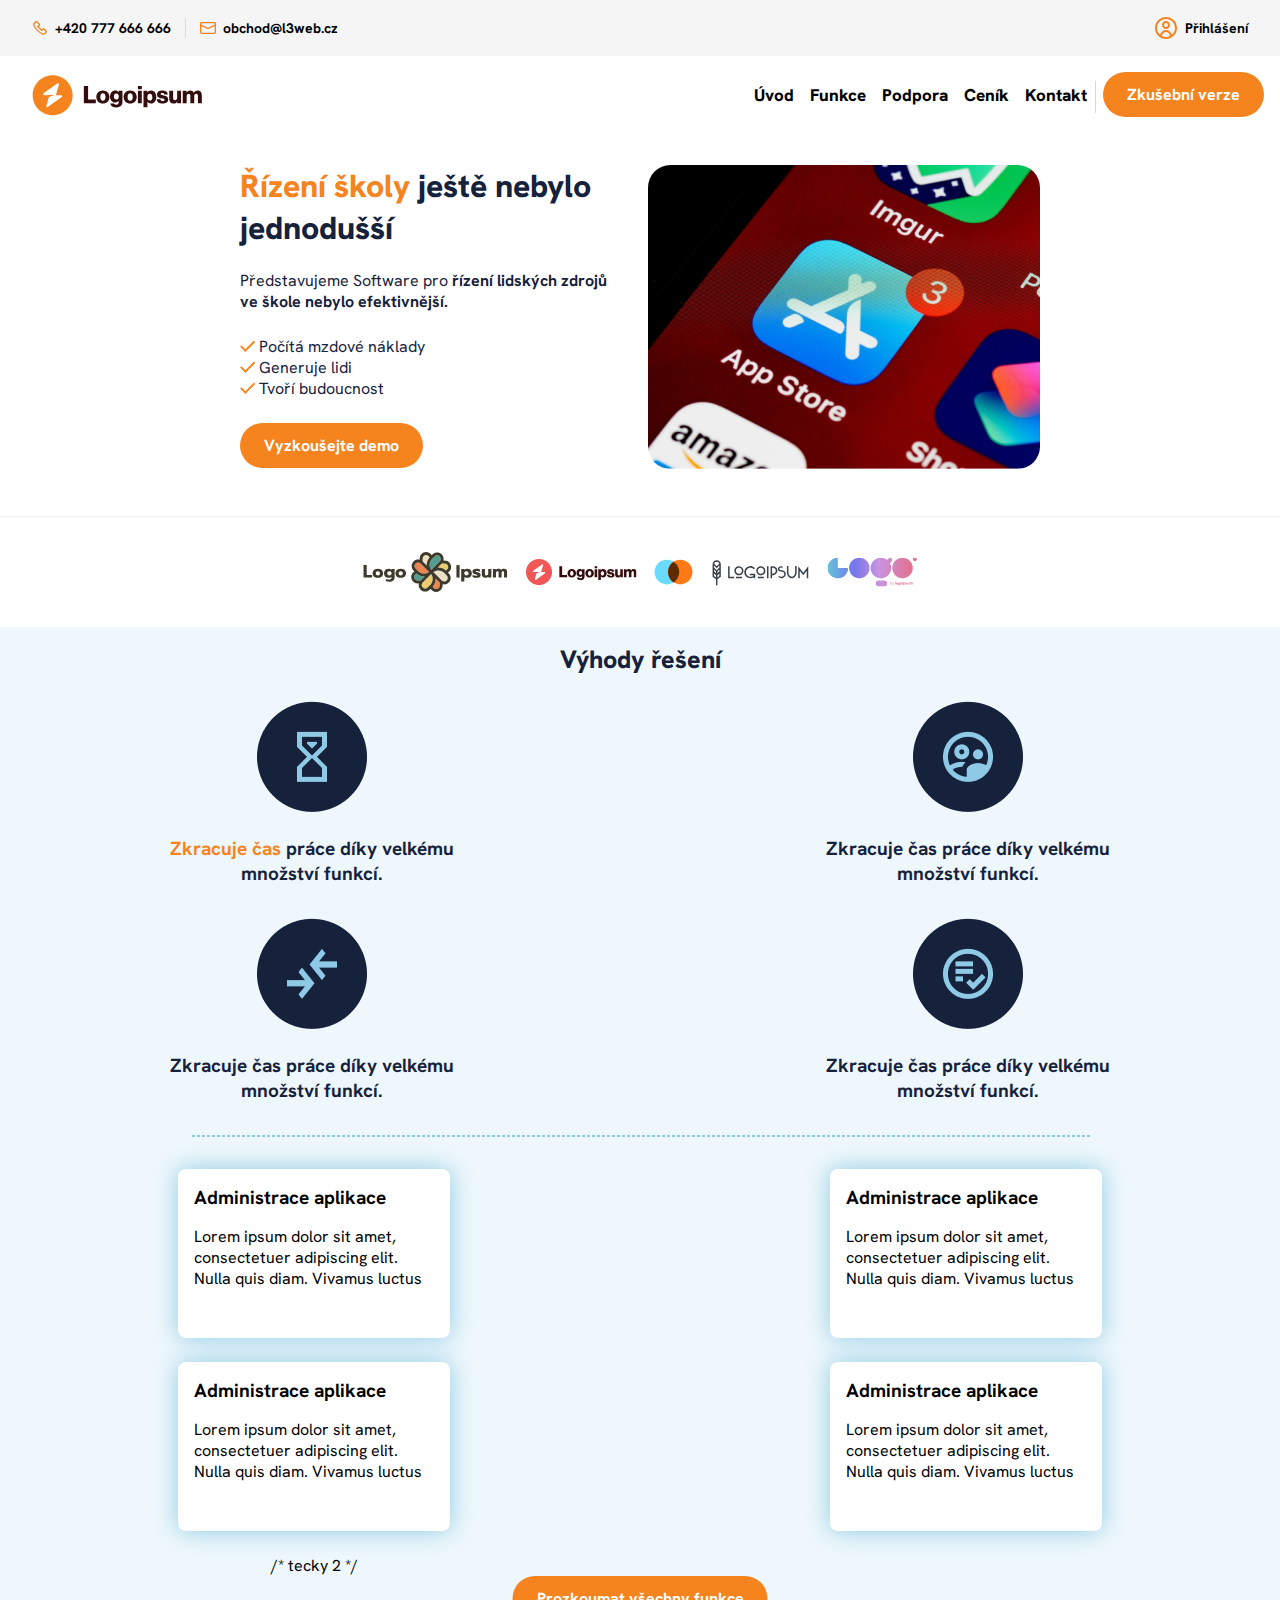
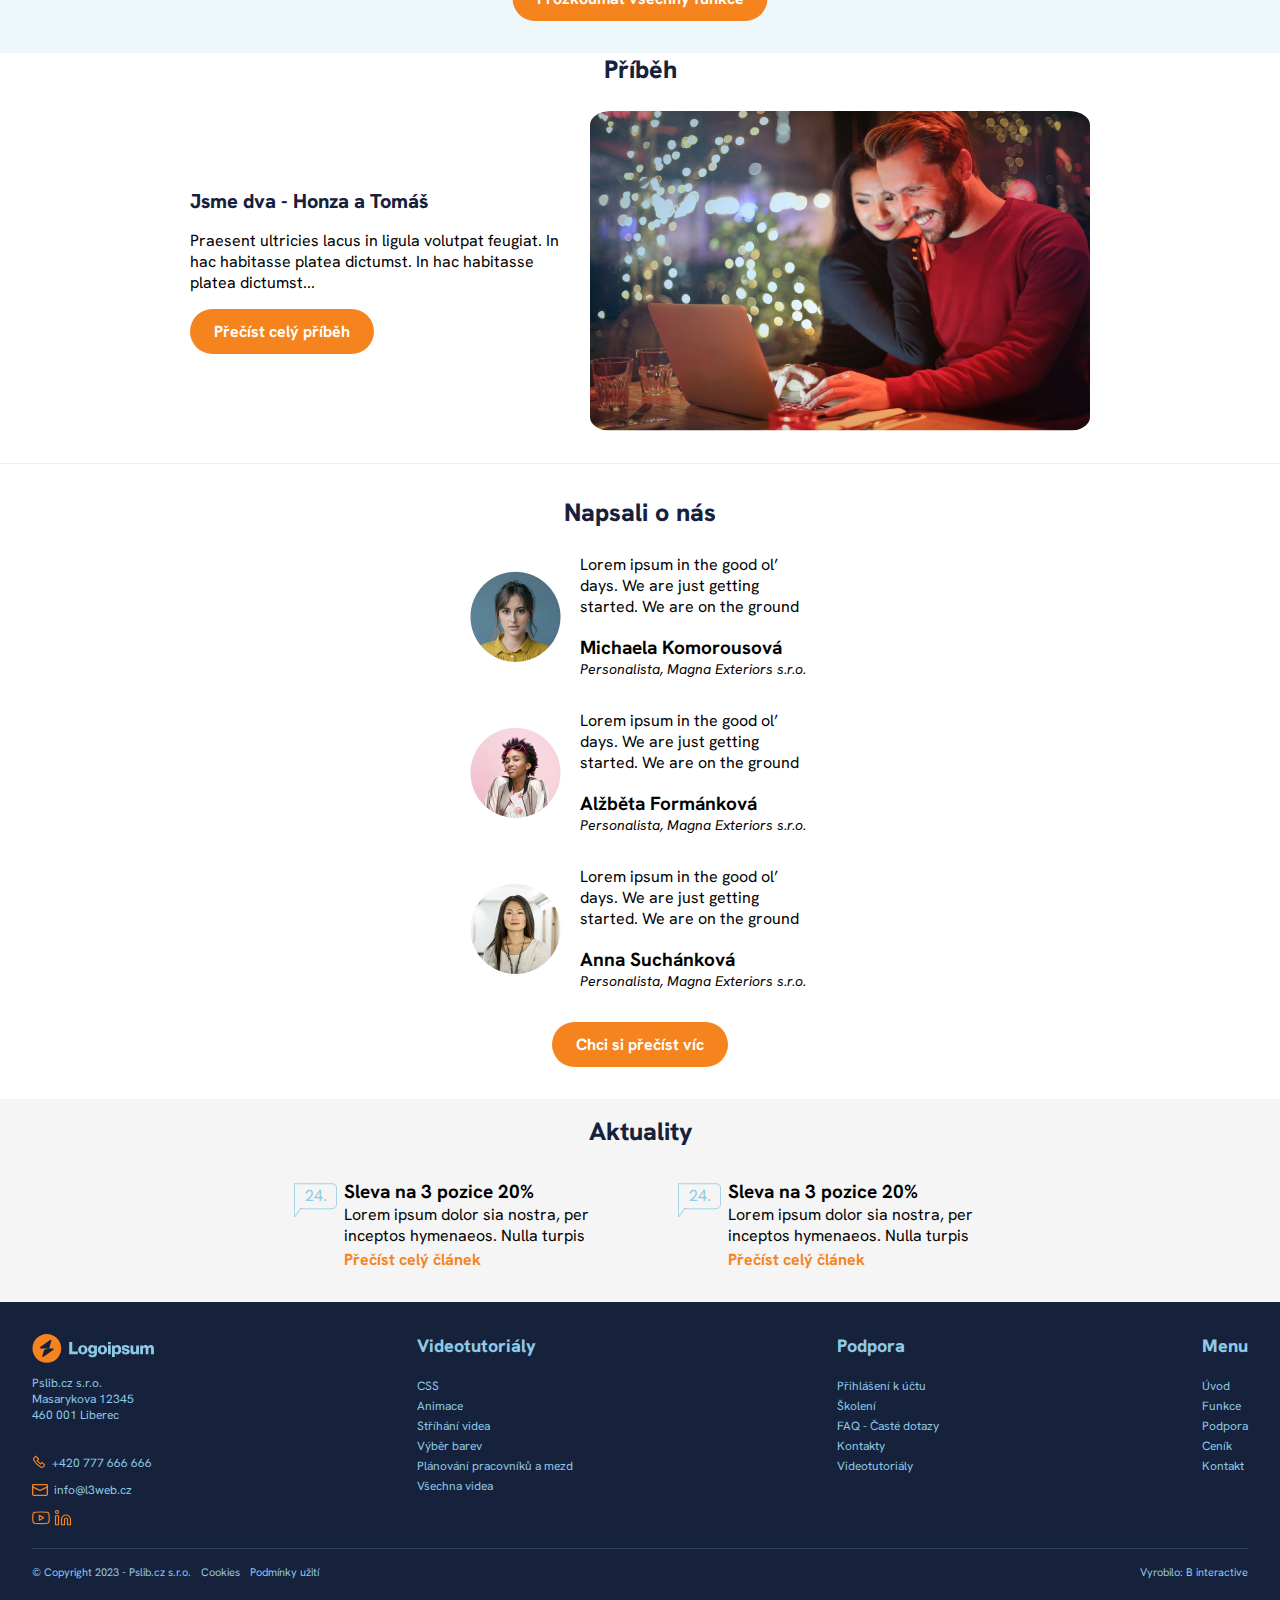
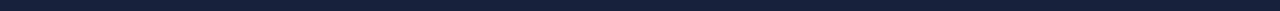
==== commit 6bd56639: "upravy" ====
--- a/index.html
+++ b/index.html
@@ -20,13 +20,13 @@
                 <tel class="menuUp__text menuUp__text--phone">+420 777 666 666</tel>
                 <p class="menuUp__text menuUp__text--mail">obchod@l3web.cz</p>
             </div>
-            <p class="menuUp__login">Přihlášení</p>
+            <p class="menuUp__text menuUp__text--login">Přihlášení</p>
         </div>
         <div class="menu__menuDown">
             <div class="navbar">
                 <a href="./index.html" class="navbar__logo"><img src="./img/Logo5.svg" alt="logo Ipsum" width="170" height="41"></a>
                 
-               <div>
+               
                 <div class="hamburger-row">
                     
                     <a href="javascript:void(0)" class="hamburger hamburger-btn hamburger-zone">
@@ -45,8 +45,6 @@
                         <a class="button button--menu" href="#">Zkušební verze</a>
                     </ul>
                 </nav>
-               </div>
-                
             </div>
         </div>
     </header>
@@ -56,7 +54,7 @@
             <div class="uvodBody">
                 <h1><span class="orange">Řízení školy</span> ještě nebylo jednodušší</h1>
                 <p>Představujeme Software pro <b>řízení lidských zdrojů ve škole nebylo efektivnější.</b></p>
-                <div>
+                <div class="uvodBody__odrazky">
                     <p class="uvodBody__odrazka">Počítá mzdové náklady</p>
                     <p class="uvodBody__odrazka">Generuje lidi</p>
                     <p class="uvodBody__odrazka">Tvoří budoucnost</p>
@@ -69,17 +67,19 @@
         </div>
     </main>
 
+    <div class="line"></div>
+
     <section>
-        <h2 class="hidden">Partneři</h2>
+        <h2 class="skryt">Partneři</h2>
         <div class="loga">
             <div class="loga__wrapper">
-                <img class="logo__img" src="./img/partneri_logo1.svg" alt="první logo">
-                <img class="logo__img" src="./img/partneri_logo2.svg" alt="druhé logo">
-                <img class="logo__img" src="./img/partneri_logo3.svg" alt="třetí logo">
+                <img src="./img/partneri_logo1.svg" alt="první logo">
+                <img src="./img/partneri_logo2.svg" alt="druhé logo">
+                <img src="./img/partneri_logo3.svg" alt="třetí logo">
             </div>
             <div class="loga__wrapper">
-                <img class="logo__img" src="./img/partneri_logo4.svg" alt="čtvrté logo">
-                <img class="logo__img" src="./img/partneri_logo5.svg" alt="paté logo">
+                <img src="./img/partneri_logo4.svg" alt="čtvrté logo">
+                <img src="./img/partneri_logo5.svg" alt="paté logo">
             </div>
         </div>
     </section>
@@ -88,19 +88,19 @@
         <h2>Výhody řešení</h2>
         <div class="vyhody__cardsGrid">
             <div class="vyhodyCard">
-                <img class="vyhodyCard__img" src="./img/vyhody_img1.png" alt="">
+                <img src="./img/vyhody_img1.png" alt="ikona hodin">
                 <p class="vyhodyCard__text"><span class="orange">Zkracuje čas</span> práce díky velkému množství funkcí.</p>
             </div>
             <div class="vyhodyCard">
-                <img class="vyhodyCard__img" src="./img/vyhody_img2.png" alt="">
+                <img src="./img/vyhody_img2.png" alt="ikona dvou lidí">
                 <p class="vyhodyCard__text">Zkracuje čas práce díky velkému množství funkcí.</p>
             </div>
             <div class="vyhodyCard">
-                <img class="vyhodyCard__img" src="./img/vyhody_img3.png" alt="">
+                <img src="./img/vyhody_img3.png" alt="ikona dvou protisměrných šipek">
                 <p class="vyhodyCard__text">Zkracuje čas práce díky velkému množství funkcí.</p>
             </div>
             <div class="vyhodyCard">
-                <img class="vyhodyCard__img" src="./img/vyhody_img4.png" alt="">
+                <img src="./img/vyhody_img4.png" alt="ikona splněného úkolu">
                 <p class="vyhodyCard__text">Zkracuje čas práce díky velkému množství funkcí.</p>
             </div>
         </div>
@@ -123,13 +123,14 @@
         <div class="pribehFlex">
             <div class="pribeh">
                 <p class="pribeh__nadpis">Jsme dva - Honza a Tomáš</p>
-                <p class="pribeh__text">Praesent ultricies lacus in ligula volutpat feugiat. In hac habitasse platea dictumst. In hac habitasse platea dictumst. 
-                    Fusce luctus justo eget nisi hendrerit, quis aliquam arcu porta. Cras ultricies, elit sit amet cursus consectetur, risus felis ullamcorper nulla, ut scelerisque sapien lorem non sem. Integer vestibulum ornare ligula, a placerat lectus volutpat ultrices. Aliquam commodo malesuada purus a mollis. Vestibulum pulvinar aliquam libero eu consequat. Cras massa orci, ultrices sed scelerisque id, semper vel neque. Proin a turpis quis nibh cursus hendrerit sit amet vel libero. Nullam sit amet laoreet ante. Mauris sit amet mi vitae arcu dignissim porttitor et in arcu. Nullam eleifend molestie arcu, pretium fermentum orci feugiat eget. Integer dapibus tincidunt ipsum, at rutrum magna rutrum at. Quisque pretium convallis vestibulum.</p>
+                <p class="pribeh__text">Praesent ultricies lacus in ligula volutpat feugiat. In hac habitasse platea dictumst. In hac habitasse platea dictumst...</p> 
                 <a class="button" href="#">Přečíst celý příběh</a>
             </div>
-            <img class="pribeh__img img--responsiv" src="./img/pribeh__img.png" alt="">
-        </div>
-    </section>
+            <img class="pribeh__img img--responsiv" src="./img/pribeh__img.png" alt="fotka dvou lidí">
+        </div>
+    </section>
+
+    <div class="line"></div>
 
     <section>
         <div class="recenze__wrapper--1">
@@ -197,71 +198,72 @@
         
     </section>
 
+    <footer>
+        <div class="footer">
+            <div class="footer__mainWrapper">
+                <div class="footer__kategory">
+                    <img src="./img/logo_footer.svg" alt="Logo firmy Logoipsum">
+                    <div class="footer__wrapper">
+                        <div>
+                            <p class="footer__neodkaz">Pslib.cz s.r.o.</p>
+                            <p class="footer__neodkaz">Masarykova 12345</p>
+                            <p class="footer__neodkaz">460 001 Liberec</p>
+                        </div>
+                        <div class="footer__wrapper2">
+                            <tel class="footer__odkaz footer__odkaz--tel">+420 777 666 666</tel>
+                            <p class="footer__odkaz footer__odkaz--mail">info@l3web.cz</p>
+                            <div>
+                                <img src="./img/footer_youtube.svg" alt="Logo YouTube">
+                                <img src="./img/footer_linkedin.svg" alt="Logo LinkedIn">
+                            </div>
+                        </div>
+                    </div>
+                </div>
+                <div class="footer__kategory">
+                    <p class="footer__title">Videotutoriály</p>
+                    <div class="footer__text">
+                        <a class="footer__odkaz" href="#">CSS</a>
+                        <a class="footer__odkaz" href="#">Animace</a>
+                        <a class="footer__odkaz" href="#">Stříhání videa</a>
+                        <a class="footer__odkaz" href="#">Výběr barev</a>
+                        <a class="footer__odkaz" href="#">Plánování pracovníků a mezd</a>
+                        <a class="footer__odkaz" href="#">Všechna videa</a>
+                    </div>
+                </div>
+                <div class="footer__kategory">
+                    <p class="footer__title">Podpora</p>
+                    <div class="footer__text">
+                        <a class="footer__odkaz" href="#">Přihlášení k účtu</a>
+                        <a class="footer__odkaz" href="#">Školení</a>
+                        <a class="footer__odkaz" href="#">FAQ - Časté dotazy</a>
+                        <a class="footer__odkaz" href="#">Kontakty</a>
+                        <a class="footer__odkaz" href="#">Videotutoriály</a>
+                    </div>
+                </div>
+                <div class="footer__kategory">
+                    <p class="footer__title">Menu</p>
+                    <div class="footer__text">
+                        <a class="footer__odkaz" href="./index.html">Úvod</a>
+                        <a class="footer__odkaz" href="./funkce.html">Funkce</a>
+                        <a class="footer__odkaz" href="#">Podpora</a>
+                        <a class="footer__odkaz" href="#">Ceník</a>
+                        <a class="footer__odkaz" href="./kontakt.html">Kontakt</a> 
+                    </div>
+                </div>
+            </div>
+    
+            <div class="footer__line"></div>
+    
+            <div class="footer__paticka">
+                <div class="paticka__wrapper">
+                    <p>© Copyright 2023 - Pslib.cz s.r.o.</p>
+                    <p>Cookies</p>
+                    <p>Podmínky užití</p>
+                </div>
+                <p>Vyrobilo: B interactive</p>
+            </div>
+        </div>
+    </footer>
 </body>
-<footer>
-    <div class="footer">
-        <div class="footer__mainWrapper">
-            <div class="footer__kategory">
-                <img src="./img/logo_footer.svg" alt="">
-                <div class="footer__wrapper">
-                    <div>
-                        <p class="footer__neodkaz">Pslib.cz s.r.o.</p>
-                        <p class="footer__neodkaz">Masarykova 12345</p>
-                        <p class="footer__neodkaz">460 001 Liberec</p>
-                    </div>
-                    <div class="footer__wrapper2">
-                        <tel class="footer__odkaz">+420 777 666 666</tel>
-                        <p class="footer__odkaz">info@l3web.cz</p>
-                        <div>
-                            <img src="./img/footer_youtube.svg" alt="">
-                            <img src="./img/footer_linkedin.svg" alt="">
-                        </div>
-                    </div>
-                </div>
-            </div>
-            <div class="footer__kategory">
-                <p class="footer__title">Videotutoriály</p>
-                <div class="footer__text">
-                    <a class="footer__odkaz" href="#">CSS</a>
-                    <a class="footer__odkaz" href="#">Animace</a>
-                    <a class="footer__odkaz" href="#">Stříhání videa</a>
-                    <a class="footer__odkaz" href="#">Výběr barev</a>
-                    <a class="footer__odkaz" href="#">Plánování pracovníků a mezd</a>
-                    <a class="footer__odkaz" href="#">Všechna videa</a>
-                </div>
-            </div>
-            <div class="footer__kategory">
-                <p class="footer__title">Podpora</p>
-                <div class="footer__text">
-                    <a class="footer__odkaz" href="#">Přihlášení k účtu</a>
-                    <a class="footer__odkaz" href="#">Školení</a>
-                    <a class="footer__odkaz" href="#">FAQ - Časté dotazy</a>
-                    <a class="footer__odkaz" href="#">Kontakty</a>
-                    <a class="footer__odkaz" href="#">Videotutoriály</a>
-                </div>
-            </div>
-            <div class="footer__kategory">
-                <p class="footer__title">Menu</p>
-                <div class="footer__text">
-                    <a class="footer__odkaz" href="./index.html">Úvod</a>
-                    <a class="footer__odkaz" href="./funkce.html">Funkce</a>
-                    <a class="footer__odkaz" href="#">Podpora</a>
-                    <a class="footer__odkaz" href="#">Ceník</a>
-                    <a class="footer__odkaz" href="./kontakt.html">Kontakt</a> 
-                </div>
-            </div>
-        </div>
-
-        <div class="footer__line"></div>
-
-        <div class="footer__paticka">
-            <div class="paticka__wrapper">
-                <p>© Copyright 2023 - Pslib.cz s.r.o.</p>
-                <p>Cookies</p>
-                <p>Podmínky užití</p>
-            </div>
-                <p>Vyrobilo: B interactive</p>
-        </div>
-    </div>
-</footer>
+
 </html>--- a/fonts.css
+++ b/fonts.css
@@ -3,6 +3,7 @@
     --secondColor:#16213C;
     --footerText:#8ECAE6;
     --buttonText: #ffffff;
+    --text: black;
 }
 
 html{
@@ -11,10 +12,6 @@
     font-size: 16px;
 }
 .menuUp__text {
-    font-weight: 700;
-    font-size: 12px;
-}
-.menuUp__login {
     font-weight: 700;
     font-size: 14px;
 }
@@ -80,7 +77,7 @@
 .podrobnostiCard__nadpis {
     font-weight: 700;
     font-size: 19px;
-    color: var(--secondColor);
+    color: var(--text);
 }
 .podrobnostiCard__nadpis--funkce {
     color: var(--primarColor);
--- a/layout.css
+++ b/layout.css
@@ -1,7 +1,7 @@
 
 
 body {
-position: relative;
+/*position: relative;*/
 display: flex;
 flex-direction: column;
 align-items: center;
@@ -11,7 +11,15 @@
 section {
    /* padding: 2em 1em;*/
 }
-
+.menuUp__wrapper {
+    display: flex;
+    flex-direction: row;
+    align-items: center;
+    flex-wrap: wrap;
+    /*padding: 0px;*/
+    gap: 8px;
+   /* margin-left: 1em;*/
+}
 .uvod {
    /* display: flex;
     flex-direction: column;
@@ -35,6 +43,7 @@
    /* width: 100%;*/   
    /* align-self: flex-start;*/
     border-radius: 22.5px;
+    max-width: 500px;
 }
 
 .loga {
@@ -42,6 +51,7 @@
     flex-direction: column;
     gap: 1em;
     align-items: center;
+    margin-bottom: 2em;
 }
 .loga__wrapper {
     display: flex;
@@ -60,13 +70,14 @@
 }
 
 .pribehFlex {
-    /*display: flex;
-    flex-direction: row;
-    align-items: center;
-    flex-wrap: wrap;*/
     padding: 0px;
     gap: 1.5em;
     margin: 0 2em;
+}
+.pribeh__img {
+    border-radius: 4.3%;
+    max-width: 500px;
+    margin-top: 1.5em;
 }
 
 .recenze__wrapper--2 {
@@ -109,13 +120,29 @@
     padding: 1em;
     border-radius: 0.9em;
 }
-
-.kontakt__wrapper {
-    display: flex;
-    flex-direction: column;
+/*KONTAKT*/
+.kontakt__wrapper {      /*style*/
+    /*display: flex;
+    flex-direction: column;*/
     margin: 0 2em;
-    gap: 1em;
-}
+    /*gap: 1em;*/
+}
+.kontakt__wrapper2 {
+    margin-bottom: 1em;
+}
+.kontakt__paticka {
+    margin-top: 3em;
+}
+
+@media (min-width: 468px) {
+    .menuUp__wrapper {
+        gap: 0;
+    }
+    .menuUp__text--phone::after {
+        background-color: var(--primarLines);
+    }
+}
+
 @media (min-width: 768px) {
     
     .nav-link {
@@ -123,6 +150,7 @@
         font-weight: 700;
         text-decoration: none;
     }
+    
 
     .uvod {
         max-width: 30em;
@@ -150,6 +178,16 @@
         margin: 0 5em;
         max-width: 900px;
     }
+    .pribeh {
+        flex-basis: 200px;
+        flex-grow: 1;
+    }
+    .pribeh__img {
+        flex-basis: 200px;
+        flex-grow: 1;
+        max-width: none;
+        margin-top: 0;
+    }
     .pribeh__text {
        /* width: 20em;*/
     }
@@ -173,21 +211,44 @@
     .funkce__wrapper2 {
        /* width: 100%;*/
        margin: 3em;
+       margin-top: 0;
     }
     .vyhody__podrobnosti--funkce {
         padding: 3em;
         border-radius: 32px;
     }
+
+    .kontakt__wrapper {
+        display: flex;
+        gap: 1em;
+        max-width: 1000px;
+    }
+    .kontakt__paticka {
+        margin: 0;
+    }
+    .kontakt__wrapper2 {
+        display: flex;
+        flex-direction: column;
+        justify-content: space-between;
+        margin-bottom: 0;
+        flex-basis: 310px;
+        flex-grow: 1;
+    }
+    .kontakt__mapaImg {
+        flex-basis: 500px;
+        flex-grow: 2;
+    }
 }
 
 @media (min-width: 961px) {
     .uvod {
         display: flex;
         flex-direction: row;
+        gap: 2em;
         max-width: 50em
     }
     .uvodBody {
-        width: 50em;
+        width: 30em;
     }
     .vyhody__podrobnosti--funkce {
         grid-template-columns: 1fr 1fr 1fr;
@@ -197,11 +258,7 @@
         margin: 0 2em;
         gap: 3em;
     }
-    .kontakt__wrapper2 {
-        display: flex;
-        flex-direction: column;
-        justify-content: space-between;
-    }
+    
 }
 
 /* desktop*/
--- a/style.css
+++ b/style.css
@@ -5,6 +5,8 @@
     --buttonText: #ffffff;
     --vyhodyBg: rgba(142, 202, 230, 0.15);
     --aktualityBg: rgb(245, 245, 245); /*skontrolovat*/
+    --primarLines: #D9D9D9;
+    --Slines: #EFEFEF;
     --text: black;
 }
 p {
@@ -26,31 +28,24 @@
     width: 100%;
 }
 section {
-    margin-top: 2em;
-}
+   /* margin-top: 2em;*/
+}
+
+/*MENU*/
 .menu__menuUp {
     display: flex;
-    flex-direction: row;
+    /*flex-direction: row;*/
     justify-content: space-between;
-    align-items: center;
-    padding-top: 1em;
-    padding-bottom: 1em;
-    gap: 50px;
+    /*align-items: center;*/
+    padding: 1em 2em;
+    /*gap: 50px;*/
     background-color: var(--aktualityBg);
     /*width: 100%;*/
     position: relative;
     z-index: 2;
 }
-.menuUp__wrapper {
-    display: flex;
-    flex-direction: row;
-    align-items: center;
-    flex-wrap: wrap;
-    padding: 0px;
-    gap: 8px;
-    margin-left: 1em;
-}
-.menuUp__login::before {
+
+.menuUp__text--login::before {
     content: "";
     display: inline-block;
     width: 24px;
@@ -61,10 +56,15 @@
     margin-right: 0.5em;
 }
 .menuUp__login {
+    /*display: flex;
+    /*flex-direction: row;*/
+    /*align-items: center;*/
+    /*margin-right: 1em;*/
+}
+.menuUp__text {
     display: flex;
     flex-direction: row;
     align-items: center;
-    margin-right: 1em;
 }
 .menuUp__text--phone::before {
     content: "";
@@ -86,29 +86,28 @@
     background-size: contain;
     margin-right: 0.5em;
 }
-.menuUp__text {
-    display: flex;
-    flex-direction: row;
-    align-items: center;
-}
-
+.menuUp__text--phone::after {
+    content: "";
+    display: inline-block;
+    width: 1px;
+    height: 20px;
+    margin: 0 1em;
+}
 
 .navbar {
     position: relative;
     justify-content: space-between;
     align-items: center;
 }
-
 /* hamburger menu */
 .hamburger-row {
-    padding: 1em;
+    padding: 1em 2em;
     display: flex;
     justify-content: flex-end;
 }
 .hamburger {
     display: block;
 }
-
 .hamburger-nav ul {
     margin: 0;
     padding: 0;
@@ -122,9 +121,8 @@
     position: absolute;
     top: 25%;
     z-index: 5;
-    margin-left: 1em;
-}
-
+    margin-left: 2em;
+}
 .hamburger-nav li:hover {
     color: var(--buttonText);
 }
@@ -134,7 +132,6 @@
     position: relative;
     overflow: hidden;
 }
-  
 .hamburger span {
     position: absolute;
     height: 9px;
@@ -143,7 +140,6 @@
     left: 0;
     transition: 1s;
 }
-
 .hamburger span:nth-child(1) { top: 0px; }
   
 .hamburger span:nth-child(2) { top: 18px; transition: 0.2s; }
@@ -176,7 +172,7 @@
         transition: 1s;
         position: absolute;
         background-color: var(--primarColor);
-        width: 100%;
+        width: 11em;
         z-index: 0;
         padding-left: 2em;
     }
@@ -248,14 +244,13 @@
         content: "";
         display: inline-block;
         width: 1px;
-        height: 2.2em;
-        background-color: var(--aktualityBg);
+        height: 32px;
+        background-color: var(--primarLines);
         position: absolute;
         bottom: 9%;
         margin-left: -2em;
     }
 }
-
 
 
 header{
@@ -266,7 +261,10 @@
     margin-bottom: 2em;
 }
 
-
+/*INDEX*/
+.uvodBody__odrazky {
+    margin: 1.5em 0;
+}
 .uvodBody__odrazka::before {
     content: "";
     display: inline-block;
@@ -277,7 +275,6 @@
     background-size: contain;
     margin-right: 3px;
 }
-
 .button {
     display: inline-block;
     padding: 12px 24px;
@@ -288,10 +285,6 @@
 .button:hover {
     background-color: var(--secondColor);
 }
-/*.button--S {
-    padding: 6.4px 12.8px;
-    border-radius: 16px;
-}*/
 .button--border {
     border: 4px solid var(--primarColor);
     border-radius: 30px;
@@ -307,86 +300,25 @@
     position: relative;
     left: 50%;
 }
-
-.hidden { 
+.skryt { 
    position: absolute;
    margin-left: -300em;         /*špatně!!!! od marginovat absolut*/
 }
-
-
-.pribeh {
-    /*display: flex;
-    flex-direction: column;
-    align-items: flex-start;
-    padding: 0px;
-    gap: 1em;*/
-   /* flex-grow: 2;*/
-   flex-basis: 200px;
-   flex-grow: 1;
-}
-.pribeh__text {
-    overflow: hidden;
-    flex-wrap: wrap;
-    text-overflow: ellipsis;   /*overflow*/
-    /*width: 16em;*/
-    height: 4em;
-    margin: 0;
-    margin: 1em 0;
-}
-.pribeh__img {
-    flex-basis: 200px;
-    flex-grow: 1;
-   /* width: 100%;*/
-    border-radius: 4.3%;
-}
-
-.recenze {
-    display: flex;
-    flex-direction: row;
-    align-items: center;
-    padding: 0px;
-    gap: 19px;
-    margin-bottom: 2em;
-}
-.recenze__wrapper {
-    display: flex;
-    flex-direction: column;
-    align-items: flex-start;
-    padding: 0px;
-    gap: 17px;
-   /* width: 339px;*/
-}
-.recenze__text {
-    overflow: hidden;
-    flex-wrap: wrap;
-    text-overflow: ellipsis;
-    width: 230px;
-    height: 4em;
-}
-
-.recenze__wrapper--1 {
-    /*display: flex;
-    flex-direction: column;
-    gap: 2.5em;
-    align-items: center;*/
-}
+.line {
+    height: 1px;
+    width: 100%;
+    background-color: var(--Slines);
+    margin: 2em 0;
+}
+
 
 .vyhody {
-    /*display: flex;
-    flex-direction: column;
-    align-items: center;
-    gap: 2em;*/
     background: var(--vyhodyBg); /*checknout*/
     width: 100%;
     padding-bottom: 2em;
     padding-top: 1em ;
 }
 .vyhodyCard {
-    /*display: flex;
-    flex-direction: column;
-    align-items: center;
-    padding: 0px;
-    gap: 27px;*/
     width: 304px;
     text-align: center;
 }
@@ -405,15 +337,55 @@
     padding: 1em;
     width: 15em;
 }
+.podrobnostiCard:hover .podrobnostiCard__nadpis {
+    color: var(--secondColor);
+}
 .podrobnostiCard__text {
     overflow: hidden;
     flex-wrap: wrap;
-    text-overflow: ellipsis;
-   /* width: 15em;*/
+    text-overflow: ellipsis;  
     height: 4em;
     color: var(--text);   /*barva root*/
     margin-bottom: 2em;
     margin-top: 1em;
+}
+
+
+.pribeh__text {
+    margin: 1em 0;
+}
+.pribeh__img {
+    border-radius: 4.3%;
+}
+
+.recenze {
+    display: flex;
+    flex-direction: row;
+    align-items: center;
+    padding: 0px;
+    gap: 19px;
+    margin-bottom: 2em;
+}
+.recenze__wrapper {
+    display: flex;
+    flex-direction: column;
+    align-items: flex-start;
+    padding: 0px;
+    gap: 17px;
+   /* width: 339px;*/
+}
+.recenze__text {
+    overflow: hidden;
+    flex-wrap: wrap;
+    text-overflow: ellipsis;
+    width: 230px;
+    height: 4em;
+}
+.recenze__wrapper--1 {
+    /*display: flex;
+    flex-direction: column;
+    gap: 2.5em;
+    align-items: center;*/
 }
 
 .aktualita__text {
@@ -426,15 +398,16 @@
 .aktuality__wrapper { /*zbytecny*/
     display: grid;
     gap: 1em;
-    
-}
-
-.aktualita {
+}
+.aktuality {
+    margin-right: -3em;
+}
+.aktualita {   /*smazat tridu*/
     /*display: flex;
     flex-direction: row;
     flex-wrap: nowrap;
     align-items: flex-start;*/
-    margin-right: -3em;
+    /*margin-right: -3em;*/
 }
 .aktualita__wrapper::before {
     content: "24.";
@@ -442,7 +415,6 @@
     width: 43px;
     height: 44px;
     background-image: url(./img/aktualiy.svg);
-    /*text-align: center;*/
     display: flex;
     align-items: center;
     justify-content: center;
@@ -451,7 +423,6 @@
     background-repeat: no-repeat;
     /*background-position: center;*/
     background-position-y: 10px;
-    /*position: absolute;*/
     margin-left: -3.1em;
     margin-bottom: -2.4em;
 }
@@ -462,10 +433,8 @@
     background-color: var(--aktualityBg);
     width: 100%;
     padding-top: 1em;
-}
-
-
-
+    margin-top: 2em;
+}
 
 
 footer {
@@ -492,7 +461,6 @@
     display: flex;
     flex-direction: row;
     justify-content: space-between;
-    /*justify-content: center;*/
     align-items: flex-start;
     flex-wrap: wrap;
     padding: 0px;
@@ -533,6 +501,32 @@
     padding: 0px;
     gap: 10px;
 }
+.footer__odkaz--tel::before {
+    content: "";
+    display: inline-block;
+    width: 14px;
+    height: 14px;
+    background-image: url(./img/menu_phone.svg);
+    background-position: center;
+    background-size: contain;
+    margin-right: 0.5em;
+}
+.footer__odkaz--tel {
+    display: flex;
+}
+.footer__odkaz--mail::before {
+    content: "";
+    display: inline-block;
+    width: 16px;
+    height: 16px;
+    background-image: url(./img/menu_mail.svg);
+    background-position: center;
+    background-size: contain;
+    margin-right: 0.5em;
+}
+.footer__odkaz--mail {
+    display: flex;
+}
 .footer__line {
     display: block;
     width: 100%;
@@ -540,29 +534,10 @@
     opacity: 0.2;
 }
 
-
 /*FUNKCE */
-
-
-.dotazy__wrapper {
-    display: flex;
-    flex-direction: column;
-    align-items: center;
-    gap: 0.5em;
-    margin-top: 1em;
-}
-.dotazy__text {
-    text-align: center;
-    width: 20em;
-}
-.dotazy__mail {
-    text-align: center;
-}
-.dotazy__text--2 {
-    text-align: center;
-}
-
-
+.funkce__wrapper2 {
+    margin-bottom: 2em;
+}
 .funkce__video::before {
     content: "";
     /*display: inline-block;*/
@@ -587,15 +562,15 @@
     position: relative;
     box-shadow: 0px 0px 25px rgba(0, 0, 0, 0.15);   /*root*/
 }
-
+.vyhody__podrobnosti--funkce {
+    background-color: var(--aktualityBg);
+}
 .podrobnostiCard__text::after {
     content: url(./img/funkce__hover.svg);
     display: flex;
     /*width: 14.8px;
     height: 10.59px;*/
     height: 14.8px;
-    /*background-position: center;
-    background-size: contain;*/
     background-color: var(--primarColor);
     position: absolute;
     padding: 0.7em;
@@ -608,17 +583,26 @@
 .dotazy {
     margin: 2em 0;
 }
+.dotazy__wrapper {
+    display: flex;
+    flex-direction: column;
+    align-items: center;
+    gap: 0.5em;
+    margin-top: 1em;
+}
+.dotazy__text {
+    text-align: center;
+    width: 20em;
+}
+.dotazy__mail {
+    text-align: center;
+}
+.dotazy__text--2 {
+    text-align: center;
+}
 .funkce__wrapper {
     /*margin: 0 2em;*/
 }
-.funkce__wrapper2 {
-    align-items: flex-start;
-}
-
-.vyhody__podrobnosti--funkce {
-    background-color: var(--aktualityBg);
-}
-
 .vyhody__podrobnosti--funkce .podrobnostiCard--funkce:hover .podrobnostiCard__text::after {
     opacity: 100;
     left: 1em;
@@ -638,18 +622,18 @@
 .kontakt__background {
     background-color: var(--vyhodyBg);
     width: 100%;
-    margin: 6em 0;
-    padding: 1em 0;
+    margin-bottom: 3em;
+    padding: 2em 0;
 }
 
 .kontakt__mapaImg {
-  /*  width: 100%;*/
-}
-
-
-
-
-
-
-
-
+  max-width: 700px;
+}
+
+
+
+
+
+
+
+
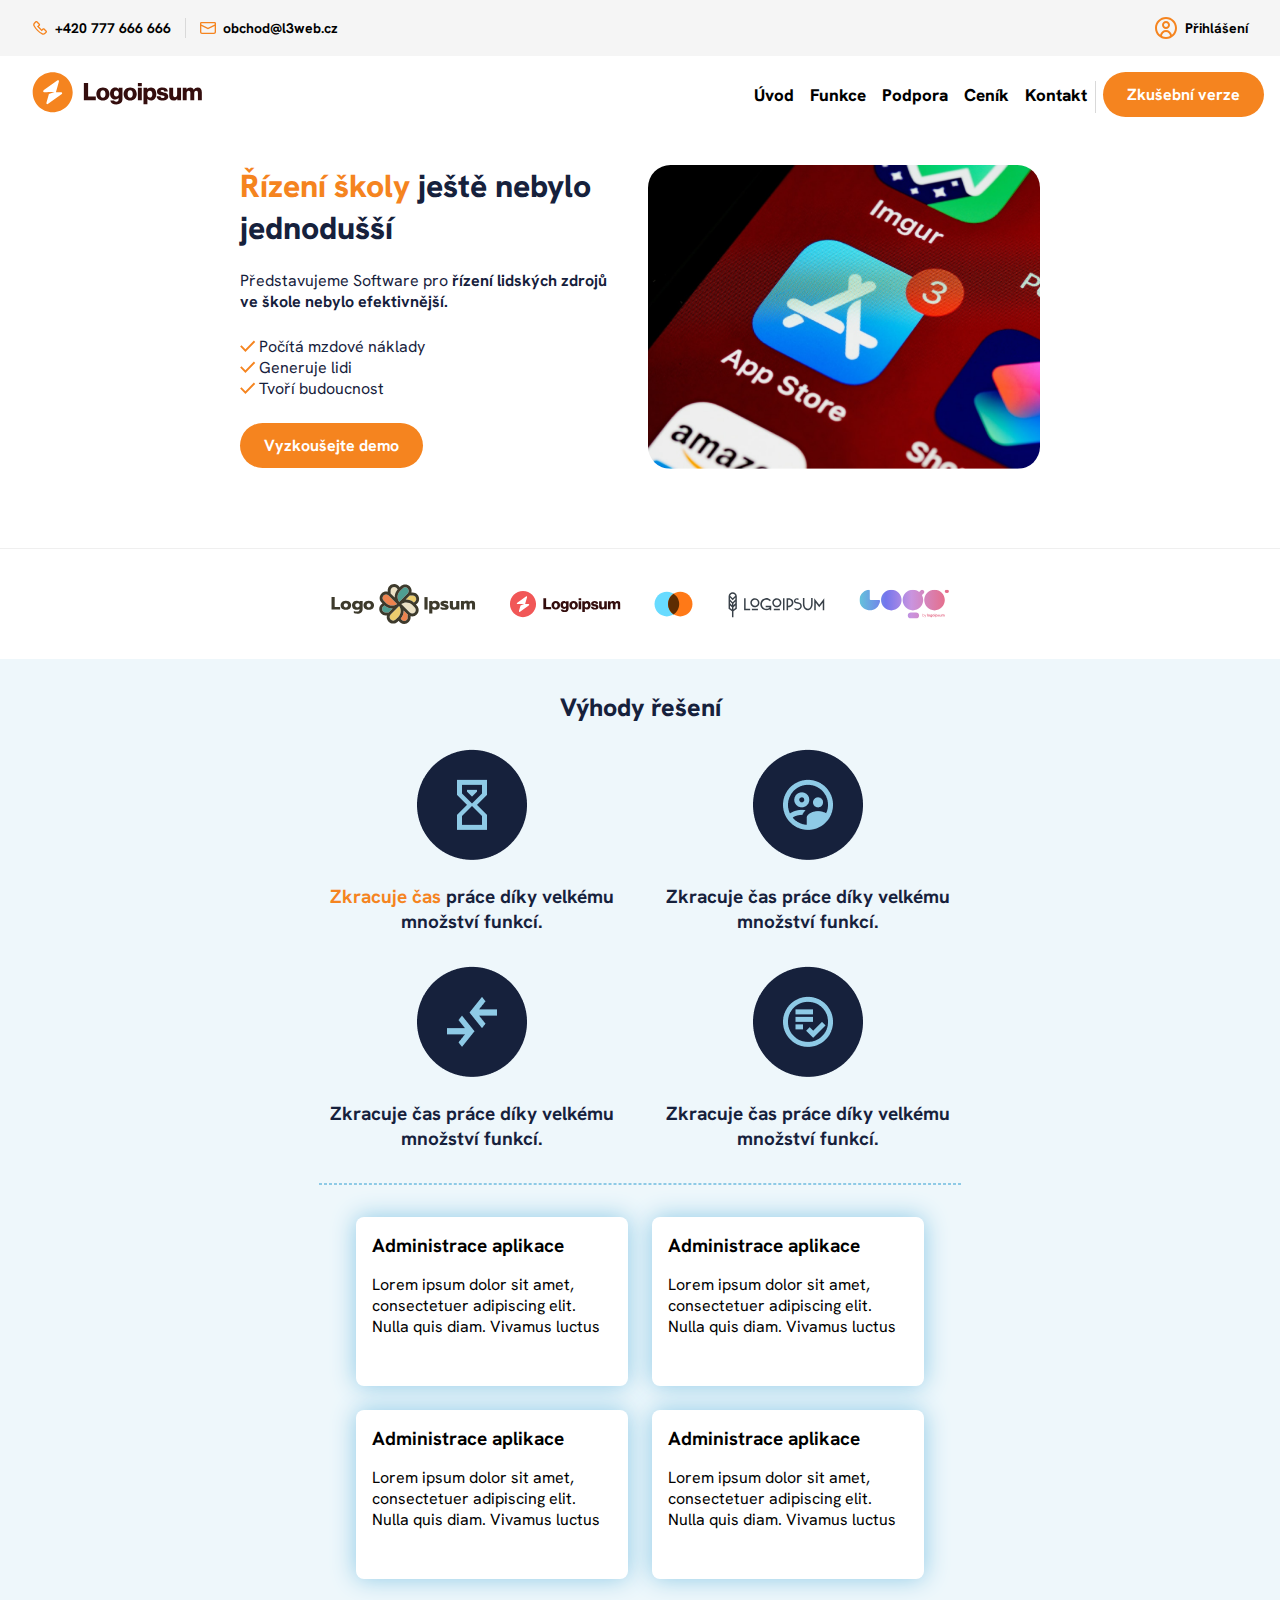
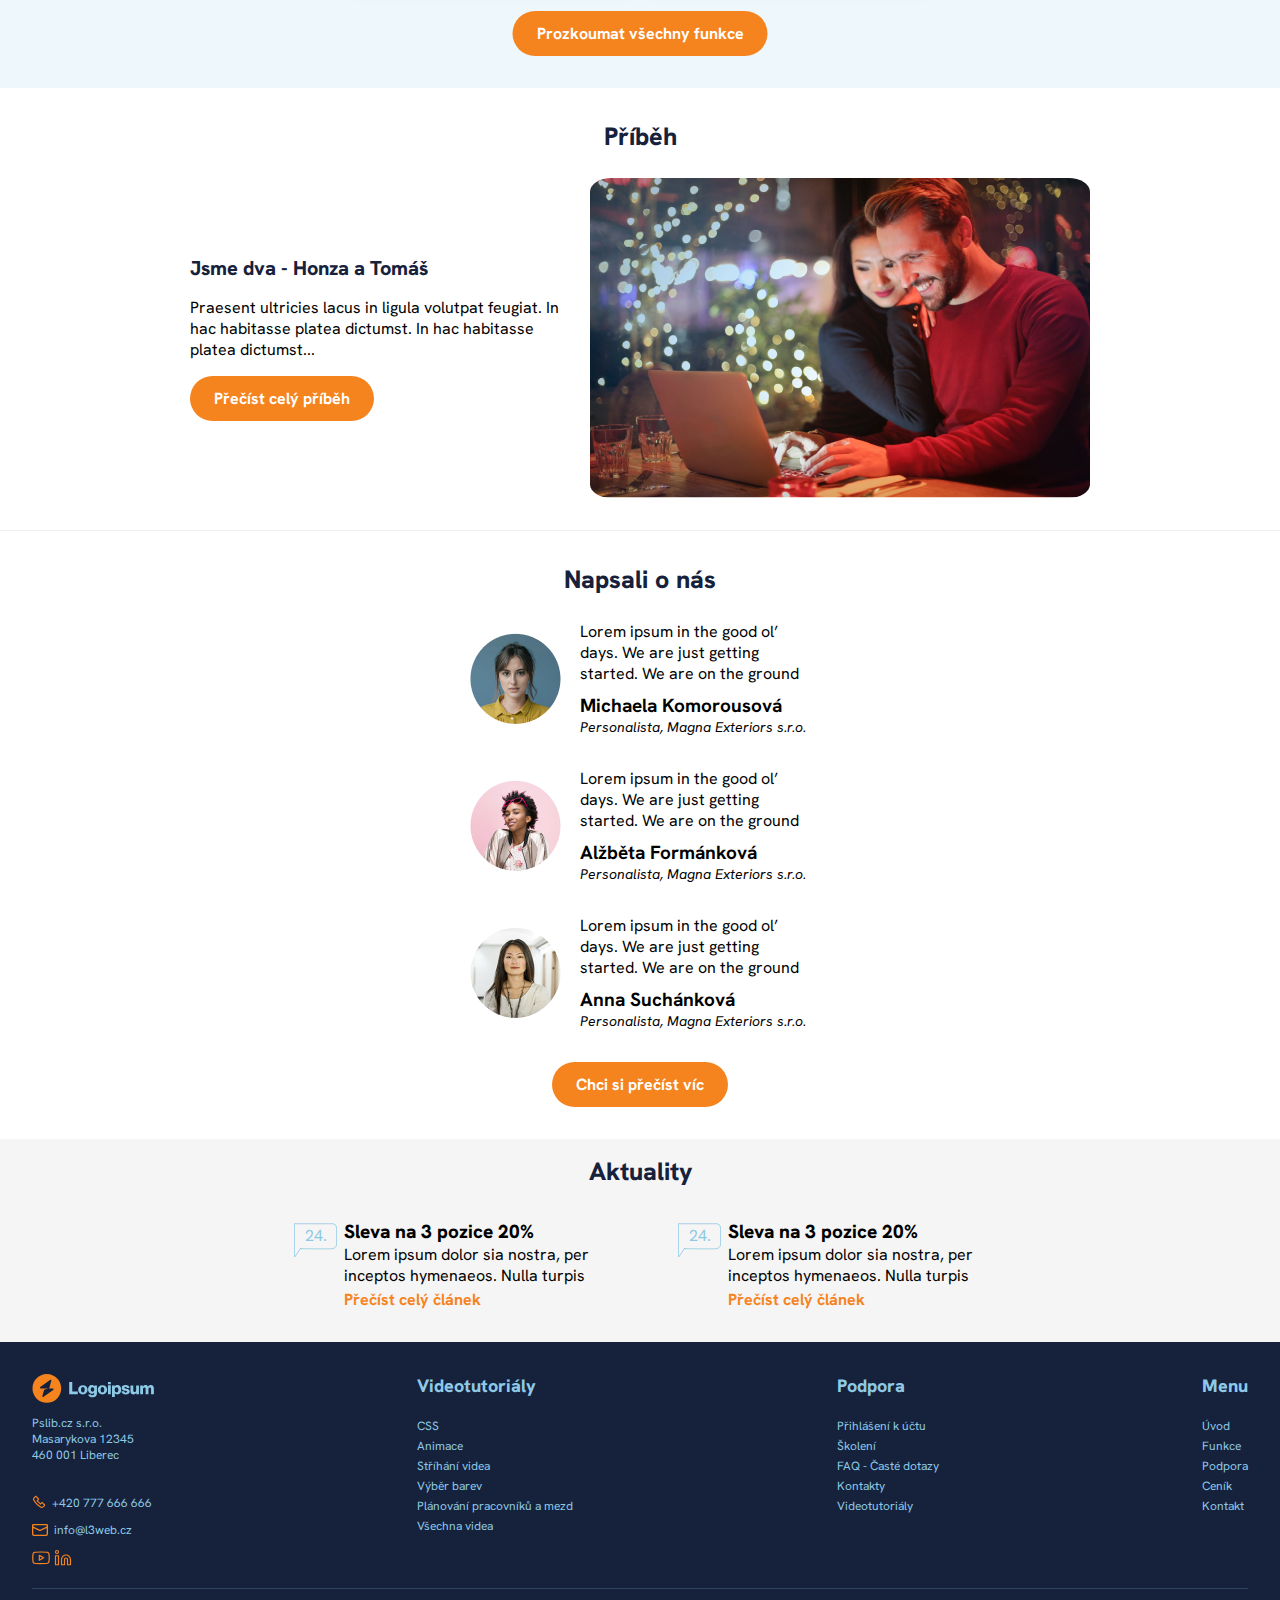
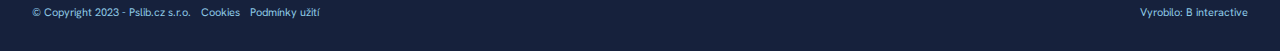
==== commit d9b2208d: "promazani codu" ====
--- a/index.html
+++ b/index.html
@@ -107,13 +107,11 @@
 
         <div class="vyhody__line"></div>
 
-        <div class="vyhody__podrobnosti">
-            <a class="podrobnostiCard" href="#"><p class="podrobnostiCard__nadpis">Administrace aplikace</p><p class="podrobnostiCard__text">Lorem ipsum dolor sit amet, consectetuer adipiscing elit. Nulla quis diam. Vivamus luctus egestas leo. Class aptent taciti sociosqu ad litora torquent per conubia nostra, per inceptos hymenaeos. Nulla turpis magna, cursus sit amet, suscipit a, interdum id, felis.</p></a>
-            <a class="podrobnostiCard" href="#"><p class="podrobnostiCard__nadpis">Administrace aplikace</p><p class="podrobnostiCard__text">Lorem ipsum dolor sit amet, consectetuer adipiscing elit. Nulla quis diam. Vivamus luctus egestas leo. Class aptent taciti sociosqu ad litora torquent per conubia nostra, per inceptos hymenaeos. Nulla turpis magna, cursus sit amet, suscipit a, interdum id, felis.</p></a>
-            <a class="podrobnostiCard" href="#"><p class="podrobnostiCard__nadpis">Administrace aplikace</p><p class="podrobnostiCard__text">Lorem ipsum dolor sit amet, consectetuer adipiscing elit. Nulla quis diam. Vivamus luctus egestas leo. Class aptent taciti sociosqu ad litora torquent per conubia nostra, per inceptos hymenaeos. Nulla turpis magna, cursus sit amet, suscipit a, interdum id, felis.</p></a>
-            <a class="podrobnostiCard" href="#"><p class="podrobnostiCard__nadpis">Administrace aplikace</p><p class="podrobnostiCard__text">Lorem ipsum dolor sit amet, consectetuer adipiscing elit. Nulla quis diam. Vivamus luctus egestas leo. Class aptent taciti sociosqu ad litora torquent per conubia nostra, per inceptos hymenaeos. Nulla turpis magna, cursus sit amet, suscipit a, interdum id, felis.</p></a>
-
-            /* tecky 2 */
+        <div class="vyhody__podrobnosti vyhody__cardsGrid">
+            <a class="podrobnostiCard" href="#"><p class="podrobnostiCard__nadpis">Administrace aplikace</p><p class="podrobnostiCard__text">Lorem ipsum dolor sit amet, consectetuer adipiscing elit. Nulla quis diam. Vivamus luctus egestas leo. Class aptent taciti sociosqu ad litora torquent per conubia nostra, per inceptos hymenaeos. Nulla turpis magna, cursus sit amet, suscipit a, interdum id, felis.</p></a>
+            <a class="podrobnostiCard" href="#"><p class="podrobnostiCard__nadpis">Administrace aplikace</p><p class="podrobnostiCard__text">Lorem ipsum dolor sit amet, consectetuer adipiscing elit. Nulla quis diam. Vivamus luctus egestas leo. Class aptent taciti sociosqu ad litora torquent per conubia nostra, per inceptos hymenaeos. Nulla turpis magna, cursus sit amet, suscipit a, interdum id, felis.</p></a>
+            <a class="podrobnostiCard" href="#"><p class="podrobnostiCard__nadpis">Administrace aplikace</p><p class="podrobnostiCard__text">Lorem ipsum dolor sit amet, consectetuer adipiscing elit. Nulla quis diam. Vivamus luctus egestas leo. Class aptent taciti sociosqu ad litora torquent per conubia nostra, per inceptos hymenaeos. Nulla turpis magna, cursus sit amet, suscipit a, interdum id, felis.</p></a>
+            <a class="podrobnostiCard" href="#"><p class="podrobnostiCard__nadpis">Administrace aplikace</p><p class="podrobnostiCard__text">Lorem ipsum dolor sit amet, consectetuer adipiscing elit. Nulla quis diam. Vivamus luctus egestas leo. Class aptent taciti sociosqu ad litora torquent per conubia nostra, per inceptos hymenaeos. Nulla turpis magna, cursus sit amet, suscipit a, interdum id, felis.</p></a>
         </div>
         <a class="button button--center" href="./funkce.html">Prozkoumat všechny funkce</a>
     </section>
@@ -133,12 +131,12 @@
     <div class="line"></div>
 
     <section>
-        <div class="recenze__wrapper--1">
+        <div>
             <h2>Napsali o nás</h2>
-            <div class="recenze__wrapper--2">
+            <div class="recenze__flexBox">
                 <div class="recenze">
                     <img class="recenze__img" src="./img/recenze_img1.png" alt="profilová fotografie">
-                    <div class="recenze__wrapper">
+                    <div>
                         <p class="recenze__text">Lorem ipsum in the good ol’ days. We are just getting started. We are on the ground floor. Success feeds pride. Pride kills urgency. So nothing fails like success. We always bring our best. Nothing is more fun than serving God with people you love. We are spiritual contributors not spiritual consumers. We give up things we love for things we love move. We are all about the capital C Church. We impress people with our strengths but we connect with people through our weaknesses. We are faith-filled, big-thinking, bet-the-farm risk takers. We will never insult God with safe thinking and safe living. People need to be reminded much more than they need to be instructed. We believe the local church is the hope of the world. Trust the process. What you fear the most reveals where you trust God the least. We can do infinitely more together than we can apart. We want to be known for what we are for, not for what we are against.  If we live with integrity, nothing else matters. You don’t have to have the faith to finish, just the faith to start. The Church should be a place where people can belong before they believe. If we don’t live with integrity, nothing else matters. What you hear matters and what you don’t hear matters. We will do anything short of sin to reach people who don’t know Christ. We will laugh hard, loud, and often.  Less is more. Stress is bad. Giving is good. Tomorrow matters. To reach people no one is reaching, we’ll have to do what no one is doing. Just because God is silent doesn’t mean God is absent. Excellence honors God and inspires people. The church does not exist for us. We are the Church, and we exist for the world. Because of what He did, this is what we do. We are a micro-church with a mega-vision.  An average plan implemented today is better than an great plan started a month from now. The difference between where you are and where God wants you to be is the pain you’re unwilling to endure.</p>
                         <div>
                             <p class="recenze__jmeno">Michaela Komorousová</p>
@@ -148,7 +146,7 @@
                 </div>
                 <div class="recenze">
                     <img class="recenze__img" src="./img/recenze_img2.png" alt="profilová fotografie">
-                    <div class="recenze__wrapper">
+                    <div>
                         <p class="recenze__text">Lorem ipsum in the good ol’ days. We are just getting started. We are on the ground floor. Success feeds pride. Pride kills urgency. So nothing fails like success. We always bring our best. Nothing is more fun than serving God with people you love. We are spiritual contributors not spiritual consumers. We give up things we love for things we love move. We are all about the capital C Church. We impress people with our strengths but we connect with people through our weaknesses. We are faith-filled, big-thinking, bet-the-farm risk takers. We will never insult God with safe thinking and safe living. People need to be reminded much more than they need to be instructed. We believe the local church is the hope of the world. Trust the process. What you fear the most reveals where you trust God the least. We can do infinitely more together than we can apart. We want to be known for what we are for, not for what we are against.  If we live with integrity, nothing else matters. You don’t have to have the faith to finish, just the faith to start. The Church should be a place where people can belong before they believe. If we don’t live with integrity, nothing else matters. What you hear matters and what you don’t hear matters. We will do anything short of sin to reach people who don’t know Christ. We will laugh hard, loud, and often.  Less is more. Stress is bad. Giving is good. Tomorrow matters. To reach people no one is reaching, we’ll have to do what no one is doing. Just because God is silent doesn’t mean God is absent. Excellence honors God and inspires people. The church does not exist for us. We are the Church, and we exist for the world. Because of what He did, this is what we do. We are a micro-church with a mega-vision.  An average plan implemented today is better than an great plan started a month from now. The difference between where you are and where God wants you to be is the pain you’re unwilling to endure.</p>
                         <div>
                             <p class="recenze__jmeno">Alžběta Formánková</p>
@@ -158,7 +156,7 @@
                 </div>
                 <div class="recenze">
                     <img class="recenze__img" src="./img/recenze_img3.png" alt="profilová fotografie">
-                    <div class="recenze__wrapper">
+                    <div>
                         <p class="recenze__text">Lorem ipsum in the good ol’ days. We are just getting started. We are on the ground floor. Success feeds pride. Pride kills urgency. So nothing fails like success. We always bring our best. Nothing is more fun than serving God with people you love. We are spiritual contributors not spiritual consumers. We give up things we love for things we love move. We are all about the capital C Church. We impress people with our strengths but we connect with people through our weaknesses. We are faith-filled, big-thinking, bet-the-farm risk takers. We will never insult God with safe thinking and safe living. People need to be reminded much more than they need to be instructed. We believe the local church is the hope of the world. Trust the process. What you fear the most reveals where you trust God the least. We can do infinitely more together than we can apart. We want to be known for what we are for, not for what we are against.  If we live with integrity, nothing else matters. You don’t have to have the faith to finish, just the faith to start. The Church should be a place where people can belong before they believe. If we don’t live with integrity, nothing else matters. What you hear matters and what you don’t hear matters. We will do anything short of sin to reach people who don’t know Christ. We will laugh hard, loud, and often.  Less is more. Stress is bad. Giving is good. Tomorrow matters. To reach people no one is reaching, we’ll have to do what no one is doing. Just because God is silent doesn’t mean God is absent. Excellence honors God and inspires people. The church does not exist for us. We are the Church, and we exist for the world. Because of what He did, this is what we do. We are a micro-church with a mega-vision.  An average plan implemented today is better than an great plan started a month from now. The difference between where you are and where God wants you to be is the pain you’re unwilling to endure.</p>
                         <div>
                             <p class="recenze__jmeno">Anna Suchánková</p>
@@ -175,27 +173,20 @@
         <h2>Aktuality</h2>
         <div class="aktuality">
             <article class="aktualita">
-                <div class="aktualita__wrapper">
-                    <p class="aktualita__nadpis">Sleva na  3 pozice 20%</p>
-                    <div>
-                        <p class="aktualita__text">Lorem ipsum dolor sia nostra, per inceptos hymenaeos. Nulla turpis magna, cursus sit amet, suscipit a, interdum id, felis.
-                        </p>
-                        <a class="aktualita__odkaz" href="#">Přečíst celý článek</a>
-                    </div>
+                <p class="aktualita__nadpis">Sleva na  3 pozice 20%</p>
+                <div>
+                    <p class="aktualita__text">Lorem ipsum dolor sia nostra, per inceptos hymenaeos. Nulla turpis magna, cursus sit amet, suscipit a, interdum id, felis.</p>
+                    <a class="aktualita__odkaz" href="#">Přečíst celý článek</a>
                 </div>
             </article>
             <article class="aktualita">
-                <div class="aktualita__wrapper">
-                    <p class="aktualita__nadpis">Sleva na  3 pozice 20%</p>
-                    <div>
-                        <p class="aktualita__text">Lorem ipsum dolor sia nostra, per inceptos hymenaeos. Nulla turpis magna, cursus sit amet, suscipit a, interdum id, felis.
-                        </p>
-                        <a class="aktualita__odkaz" href="#">Přečíst celý článek</a>
-                    </div>
+                <p class="aktualita__nadpis">Sleva na  3 pozice 20%</p>
+                <div>
+                    <p class="aktualita__text">Lorem ipsum dolor sia nostra, per inceptos hymenaeos. Nulla turpis magna, cursus sit amet, suscipit a, interdum id, felis.</p>
+                    <a class="aktualita__odkaz" href="#">Přečíst celý článek</a>
                 </div>
             </article>
         </div>
-        
     </section>
 
     <footer>
@@ -265,5 +256,4 @@
         </div>
     </footer>
 </body>
-
 </html>--- a/fonts.css
+++ b/fonts.css
@@ -85,7 +85,7 @@
 
 
 .aktualita__nadpis {
-    font-weight: 700;
+    font-weight: 800;
     font-size: 19px;
 }
 .aktualita__odkaz {
--- a/layout.css
+++ b/layout.css
@@ -8,40 +8,23 @@
 margin: 0;
 }
 
-section {
-   /* padding: 2em 1em;*/
-}
+
 .menuUp__wrapper {
     display: flex;
     flex-direction: row;
     align-items: center;
     flex-wrap: wrap;
-    /*padding: 0px;*/
     gap: 8px;
-   /* margin-left: 1em;*/
 }
 .uvod {
-   /* display: flex;
-    flex-direction: column;
-    justify-items: right;
-    justify-content: flex-start;
-    align-content: flex-start;
-    gap: 40px;*/
-    /*max-width: 20em; */   /*!!!!!!!!!!*/
     margin: 0 2em;
-}
-.uvodBody{
-    /*display: flex;
-    flex-direction: column;
-    align-items: flex-start;
-    gap: 17px;
-   /* width: 20em;*/
+    margin-bottom: 2em;
+}
+.uvodBody {
    margin-bottom: 1em;
 }
 
 .uvod__img {
-   /* width: 100%;*/   
-   /* align-self: flex-start;*/
     border-radius: 22.5px;
     max-width: 500px;
 }
@@ -51,23 +34,21 @@
     flex-direction: column;
     gap: 1em;
     align-items: center;
-    margin-bottom: 2em;
 }
 .loga__wrapper {
     display: flex;
     gap: 1em;
 }
 
-.vyhody__podrobnosti {
-    display: grid;
-    justify-items: center;
-    gap: 1.5em;
-}
 .vyhody__cardsGrid {
     display: grid;
     gap: 4em;
     justify-items: center;
 }
+.vyhody__podrobnosti {
+    margin-bottom: 2em;
+    gap: 2em;
+}
 
 .pribehFlex {
     padding: 0px;
@@ -80,52 +61,22 @@
     margin-top: 1.5em;
 }
 
-.recenze__wrapper--2 {
-    /*display: flex;
-    flex-direction: column;
-    gap: 4em;*/
-}
-
-.aktuality {
-    /*display: flex;
-    flex-direction: column;
-    gap: 2em;*/
-    
-}
-.aktualita__wrapper {
+.aktualita {
     margin-bottom: 2em;
 }
 
-
-.funkce {
-    /*display: flex;
-    flex-direction: column;
-    align-items: center;*/
-    /*padding: 10px 20px;
-    gap: 30px;
-    margin-left: 4em;
-    margin-right: 4em;
-   /* width: 100%;*/
-}
-.funkce__wrapper {
-   /* display: flex;
-    flex-direction: column;
-    align-items: flex-start;
-    gap: 1em;*/
-}
 .funkce__text {
     width: 15em;
 }
 .vyhody__podrobnosti--funkce {
-    padding: 1em;
+    display: grid;
+    gap: 2em;
+    padding: 1.5em;
     border-radius: 0.9em;
 }
-/*KONTAKT*/
-.kontakt__wrapper {      /*style*/
-    /*display: flex;
-    flex-direction: column;*/
+
+.kontakt__wrapper {      
     margin: 0 2em;
-    /*gap: 1em;*/
 }
 .kontakt__wrapper2 {
     margin-bottom: 1em;
@@ -142,7 +93,7 @@
         background-color: var(--primarLines);
     }
 }
-
+/*tablet*/
 @media (min-width: 768px) {
     
     .nav-link {
@@ -151,24 +102,33 @@
         text-decoration: none;
     }
     
-
     .uvod {
         max-width: 30em;
     }
 
     .loga {
         flex-direction: row;
+        gap: 2em;
+    }
+    .loga__wrapper {
+        gap: 2em;
     }
     .vyhody__cardsGrid {
+       /* display: grid;*/
         grid-template-columns: 1fr 1fr;
         gap: 2em;
+        width: fit-content;
+        position: relative;
+        transform: translate(-50%, 0%);
+        left: 50%;
     }
     .vyhody__podrobnosti {
-        grid-template-columns: 1fr 1fr;
-    }
-    .center {
+        gap: 1.5em;
+    }
+    
+    /*.center {
         align-self: center;
-    }
+    }*/
     
     .pribehFlex {
         display: flex;
@@ -188,10 +148,7 @@
         max-width: none;
         margin-top: 0;
     }
-    .pribeh__text {
-       /* width: 20em;*/
-    }
-
+    
     .aktuality {
         display: flex;
         flex-direction: row;
@@ -207,14 +164,13 @@
     .funkce__text {
         width: 20em;
     }
-
     .funkce__wrapper2 {
        /* width: 100%;*/
-       margin: 3em;
+       margin: 2em;
        margin-top: 0;
     }
     .vyhody__podrobnosti--funkce {
-        padding: 3em;
+        padding: 2em;
         border-radius: 32px;
     }
 
@@ -231,15 +187,14 @@
         flex-direction: column;
         justify-content: space-between;
         margin-bottom: 0;
-        flex-basis: 310px;
-        flex-grow: 1;
+        width: 25em;
     }
     .kontakt__mapaImg {
         flex-basis: 500px;
-        flex-grow: 2;
-    }
-}
-
+        flex-grow: 1;
+    }
+}
+/*notebook*/
 @media (min-width: 961px) {
     .uvod {
         display: flex;
@@ -252,16 +207,15 @@
     }
     .vyhody__podrobnosti--funkce {
         grid-template-columns: 1fr 1fr 1fr;
+        gap: 1.5em;
     }
     .kontakt__wrapper {
         flex-direction: row;
         margin: 0 2em;
         gap: 3em;
     }
-    
-}
-
-/* desktop*/
+}
+/*desktop*/
 @media (min-width: 1281px) {
     .uvod {
         flex-direction: row;
@@ -277,23 +231,21 @@
         gap: 1em;
     }
 
-    .recenze__wrapper--2 {
-        display: flex;
-        gap: 2em;
-    }
-    
-    
-}
-
-
-
-
-
-
-
-
-
-
-
-
-
+    .recenze__flexBox {
+        display: flex;
+        gap: 2em;
+    }
+}
+
+
+
+
+
+
+
+
+
+
+
+
+
--- a/style.css
+++ b/style.css
@@ -4,7 +4,7 @@
     --footerText:#8ECAE6;
     --buttonText: #ffffff;
     --vyhodyBg: rgba(142, 202, 230, 0.15);
-    --aktualityBg: rgb(245, 245, 245); /*skontrolovat*/
+    --aktualityBg: rgb(245, 245, 245); 
     --primarLines: #D9D9D9;
     --Slines: #EFEFEF;
     --text: black;
@@ -15,7 +15,7 @@
 a {
     text-decoration: none;
 }
-.nav-item:hover {        /*font*/
+.nav-item:hover {        
     transition: 0.2s;
     transform: scale(1.1);
     font-weight: 700;
@@ -26,21 +26,17 @@
 
 header {
     width: 100%;
-}
-section {
-   /* margin-top: 2em;*/
-}
+    margin: 0;
+    margin-bottom: 2em;
+}
+
 
 /*MENU*/
 .menu__menuUp {
     display: flex;
-    /*flex-direction: row;*/
     justify-content: space-between;
-    /*align-items: center;*/
     padding: 1em 2em;
-    /*gap: 50px;*/
     background-color: var(--aktualityBg);
-    /*width: 100%;*/
     position: relative;
     z-index: 2;
 }
@@ -51,19 +47,11 @@
     width: 24px;
     height: 24px;
     background-image: url(./img/header_login.svg);
-    background-position: center;
-    background-size: contain;
     margin-right: 0.5em;
 }
-.menuUp__login {
-    /*display: flex;
-    /*flex-direction: row;*/
-    /*align-items: center;*/
-    /*margin-right: 1em;*/
-}
+
 .menuUp__text {
     display: flex;
-    flex-direction: row;
     align-items: center;
 }
 .menuUp__text--phone::before {
@@ -72,8 +60,6 @@
     width: 16px;
     height: 16px;
     background-image: url(./img/menu_phone.svg);
-    background-position: center;
-    background-size: contain;
     margin-right: 0.5em;
 }
 .menuUp__text--mail::before {
@@ -82,8 +68,6 @@
     width: 16px;
     height: 16px;
     background-image: url(./img/menu_mail.svg);
-    background-position: center;
-    background-size: contain;
     margin-right: 0.5em;
 }
 .menuUp__text--phone::after {
@@ -93,13 +77,12 @@
     height: 20px;
     margin: 0 1em;
 }
-
 .navbar {
     position: relative;
     justify-content: space-between;
     align-items: center;
 }
-/* hamburger menu */
+
 .hamburger-row {
     padding: 1em 2em;
     display: flex;
@@ -119,7 +102,8 @@
 .navbar__logo{
     color: var(--white-color);
     position: absolute;
-    top: 25%;
+    transform: translate(0%, -50%);
+    top: 50%;
     z-index: 5;
     margin-left: 2em;
 }
@@ -155,10 +139,9 @@
     .hamburger-row {
         position: relative;
         z-index: 1;
-        /*display: flex;*/
         background-color: var(--buttonText);
     }
-    .hamburger-nav ul li > a {
+    .hamburger-nav ul li > a {         /*udekat tridu?*/
         color: var(--buttonText);
     }
     .hamburger-nav.active {
@@ -172,9 +155,11 @@
         transition: 1s;
         position: absolute;
         background-color: var(--primarColor);
-        width: 11em;
+        width: 13em;
         z-index: 0;
-        padding-left: 2em;
+    }
+    .hamburger-nav li:active {
+        background-color: var(--secondColor);
     }
 
     .hamburger.active  span:nth-child(1) {
@@ -196,11 +181,11 @@
         translate: .7s;
     }
     .hamburger-nav ul > li {
-        color: var(--buttonText);              /*:::::*/
-    }
-
-}
-@media screen and (min-width: 768px) {
+        color: var(--buttonText);              
+    }
+
+}
+@media screen and (min-width: 769px) {
     .hamburger-row {
         display: none;
     }
@@ -208,22 +193,13 @@
         transform: none;
         margin: 1em;
     }
-    .navbar__logo {
-        top: 6%;
-    }
     .hamburger-nav > ul {
-       /* height: auto;
-        width: 100%;*/
         display: flex;
         justify-content: end;
         align-items: center;
         gap: 1em;
     }
-    .hamburger-nav li:nth-child(even) {
-        background-color: rgba(0, 0, 0, 0);      /*:::::::::*/
-    }
     .hamburger-nav li a{
-        background-color: rgba(0, 0, 0, 0);      /*vybyrani*/
         color: var(--text);
         transition: .2s;
         text-decoration: none;
@@ -239,6 +215,9 @@
         color: var(--text);
         transform: scale(1.1);
         transition: .2s;
+    }
+    .hamburger-nav li a:focus {
+        border-bottom: 4px solid #F5841F;
     }
     .button--menu::before {
         content: "";
@@ -253,14 +232,6 @@
 }
 
 
-header{
-   /* position: relative;
-    background-size:cover;
-    background-position: center;*/
-    margin: 0;
-    margin-bottom: 2em;
-}
-
 /*INDEX*/
 .uvodBody__odrazky {
     margin: 1.5em 0;
@@ -271,7 +242,6 @@
     width: 16.3px;
     height: 12.26px;
     background-image: url(./img/uvod_icon.svg);
-    background-position: center;
     background-size: contain;
     margin-right: 3px;
 }
@@ -284,6 +254,9 @@
 }
 .button:hover {
     background-color: var(--secondColor);
+}
+.button:active {
+    background-color: var(--footerText);
 }
 .button--border {
     border: 4px solid var(--primarColor);
@@ -302,7 +275,7 @@
 }
 .skryt { 
    position: absolute;
-   margin-left: -300em;         /*špatně!!!! od marginovat absolut*/
+   margin-left: -300em;        
 }
 .line {
     height: 1px;
@@ -311,12 +284,11 @@
     margin: 2em 0;
 }
 
-
 .vyhody {
-    background: var(--vyhodyBg); /*checknout*/
-    width: 100%;
-    padding-bottom: 2em;
-    padding-top: 1em ;
+    background: var(--vyhodyBg);
+    width: 100%;
+    padding: 2em 0;
+    margin: 2em 0;
 }
 .vyhodyCard {
     width: 304px;
@@ -324,15 +296,16 @@
 }
 .vyhody__line {
     border: 1px dashed var(--footerText);
-    transform: matrix(1, 0, 0, -1, 0, 0);    /*znytecny*/
-    width: 70%;
+    width: 50%;
     position: relative;
-    left: 15%;
+    transform: translate(-50%, 0%);
+    left: 50%;
     margin: 2em 0;
 }
 .podrobnostiCard {
+    display: inline-block;
     background-color: var(--buttonText);
-    box-shadow: 0px 0px 25px var(--footerText);   /*barva root*/
+    box-shadow: 0px 0px 25px var(--footerText);   
     border-radius: 8px;
     padding: 1em;
     width: 15em;
@@ -345,12 +318,11 @@
     flex-wrap: wrap;
     text-overflow: ellipsis;  
     height: 4em;
-    color: var(--text);   /*barva root*/
+    color: var(--text);   
     margin-bottom: 2em;
     margin-top: 1em;
 }
 
-
 .pribeh__text {
     margin: 1em 0;
 }
@@ -360,19 +332,10 @@
 
 .recenze {
     display: flex;
-    flex-direction: row;
     align-items: center;
     padding: 0px;
     gap: 19px;
     margin-bottom: 2em;
-}
-.recenze__wrapper {
-    display: flex;
-    flex-direction: column;
-    align-items: flex-start;
-    padding: 0px;
-    gap: 17px;
-   /* width: 339px;*/
 }
 .recenze__text {
     overflow: hidden;
@@ -380,12 +343,7 @@
     text-overflow: ellipsis;
     width: 230px;
     height: 4em;
-}
-.recenze__wrapper--1 {
-    /*display: flex;
-    flex-direction: column;
-    gap: 2.5em;
-    align-items: center;*/
+    margin-bottom: 0.5em;
 }
 
 .aktualita__text {
@@ -395,23 +353,11 @@
     width: 16em;
     height: 2.8em;
 }
-.aktuality__wrapper { /*zbytecny*/
-    display: grid;
-    gap: 1em;
-}
 .aktuality {
     margin-right: -3em;
 }
-.aktualita {   /*smazat tridu*/
-    /*display: flex;
-    flex-direction: row;
-    flex-wrap: nowrap;
-    align-items: flex-start;*/
-    /*margin-right: -3em;*/
-}
-.aktualita__wrapper::before {
+.aktualita::before {
     content: "24.";
-    /*display: inline-block;*/
     width: 43px;
     height: 44px;
     background-image: url(./img/aktualiy.svg);
@@ -421,7 +367,6 @@
     color: var(--footerText);
     background-size: contain;
     background-repeat: no-repeat;
-    /*background-position: center;*/
     background-position-y: 10px;
     margin-left: -3.1em;
     margin-bottom: -2.4em;
@@ -557,6 +502,7 @@
     gap: 0.5em;
     color: var(--text);
     width: fit-content;
+    margin-top: 1em;
 }
 .podrobnostiCard--funkce {
     position: relative;
@@ -568,8 +514,7 @@
 .podrobnostiCard__text::after {
     content: url(./img/funkce__hover.svg);
     display: flex;
-    /*width: 14.8px;
-    height: 10.59px;*/
+    /*width: 14.8px;*/
     height: 14.8px;
     background-color: var(--primarColor);
     position: absolute;
@@ -600,9 +545,7 @@
 .dotazy__text--2 {
     text-align: center;
 }
-.funkce__wrapper {
-    /*margin: 0 2em;*/
-}
+
 .vyhody__podrobnosti--funkce .podrobnostiCard--funkce:hover .podrobnostiCard__text::after {
     opacity: 100;
     left: 1em;
@@ -612,12 +555,6 @@
     color: var(--secondColor);
 }
 
-/*.funkce__wrapper .funkce__video:hover .funkce__video::before {
-    transform: scale(2);
-}*/
-
-
-
 /* KONTAKT*/ 
 .kontakt__background {
     background-color: var(--vyhodyBg);
@@ -627,13 +564,16 @@
 }
 
 .kontakt__mapaImg {
-  max-width: 700px;
-}
-
-
-
-
-
-
-
-
+  max-width: 600px;
+}
+.kontakt__text--paticka {
+    margin-top: 0.5em;
+}
+
+
+
+
+
+
+
+
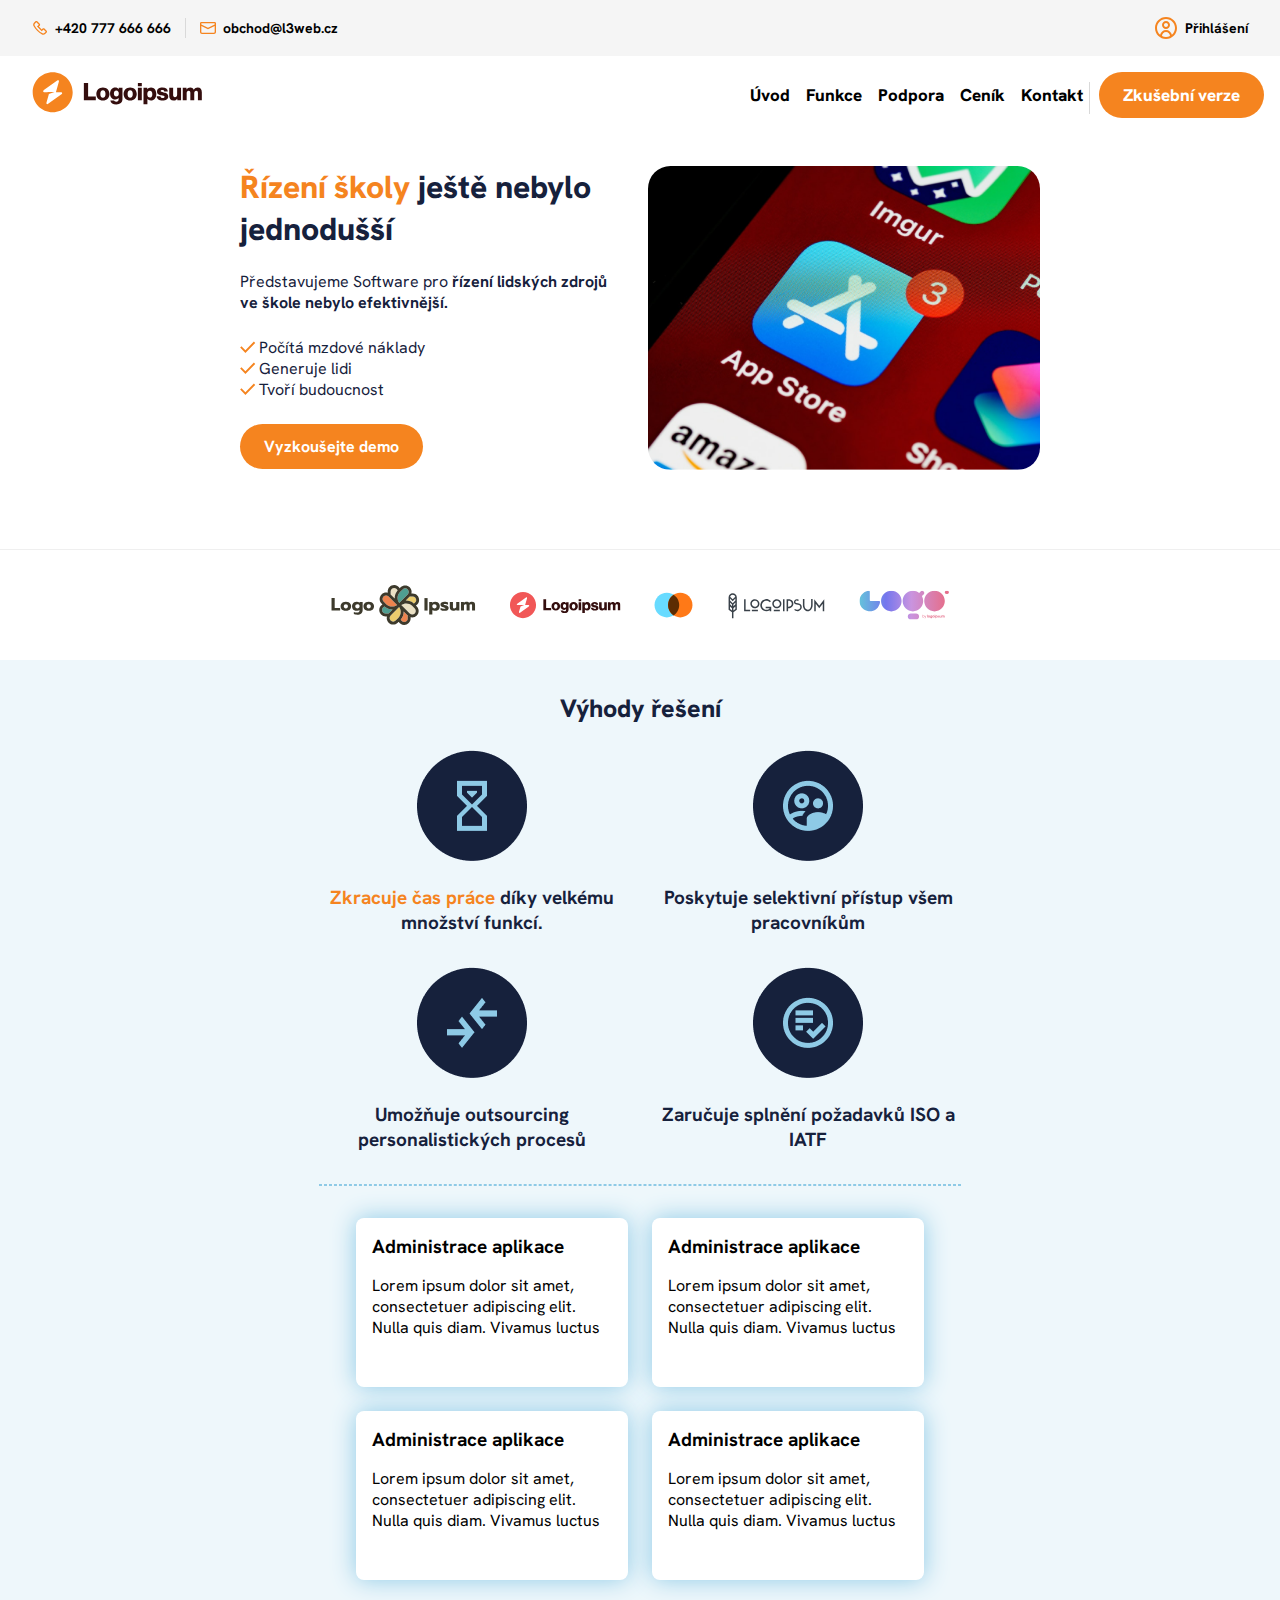
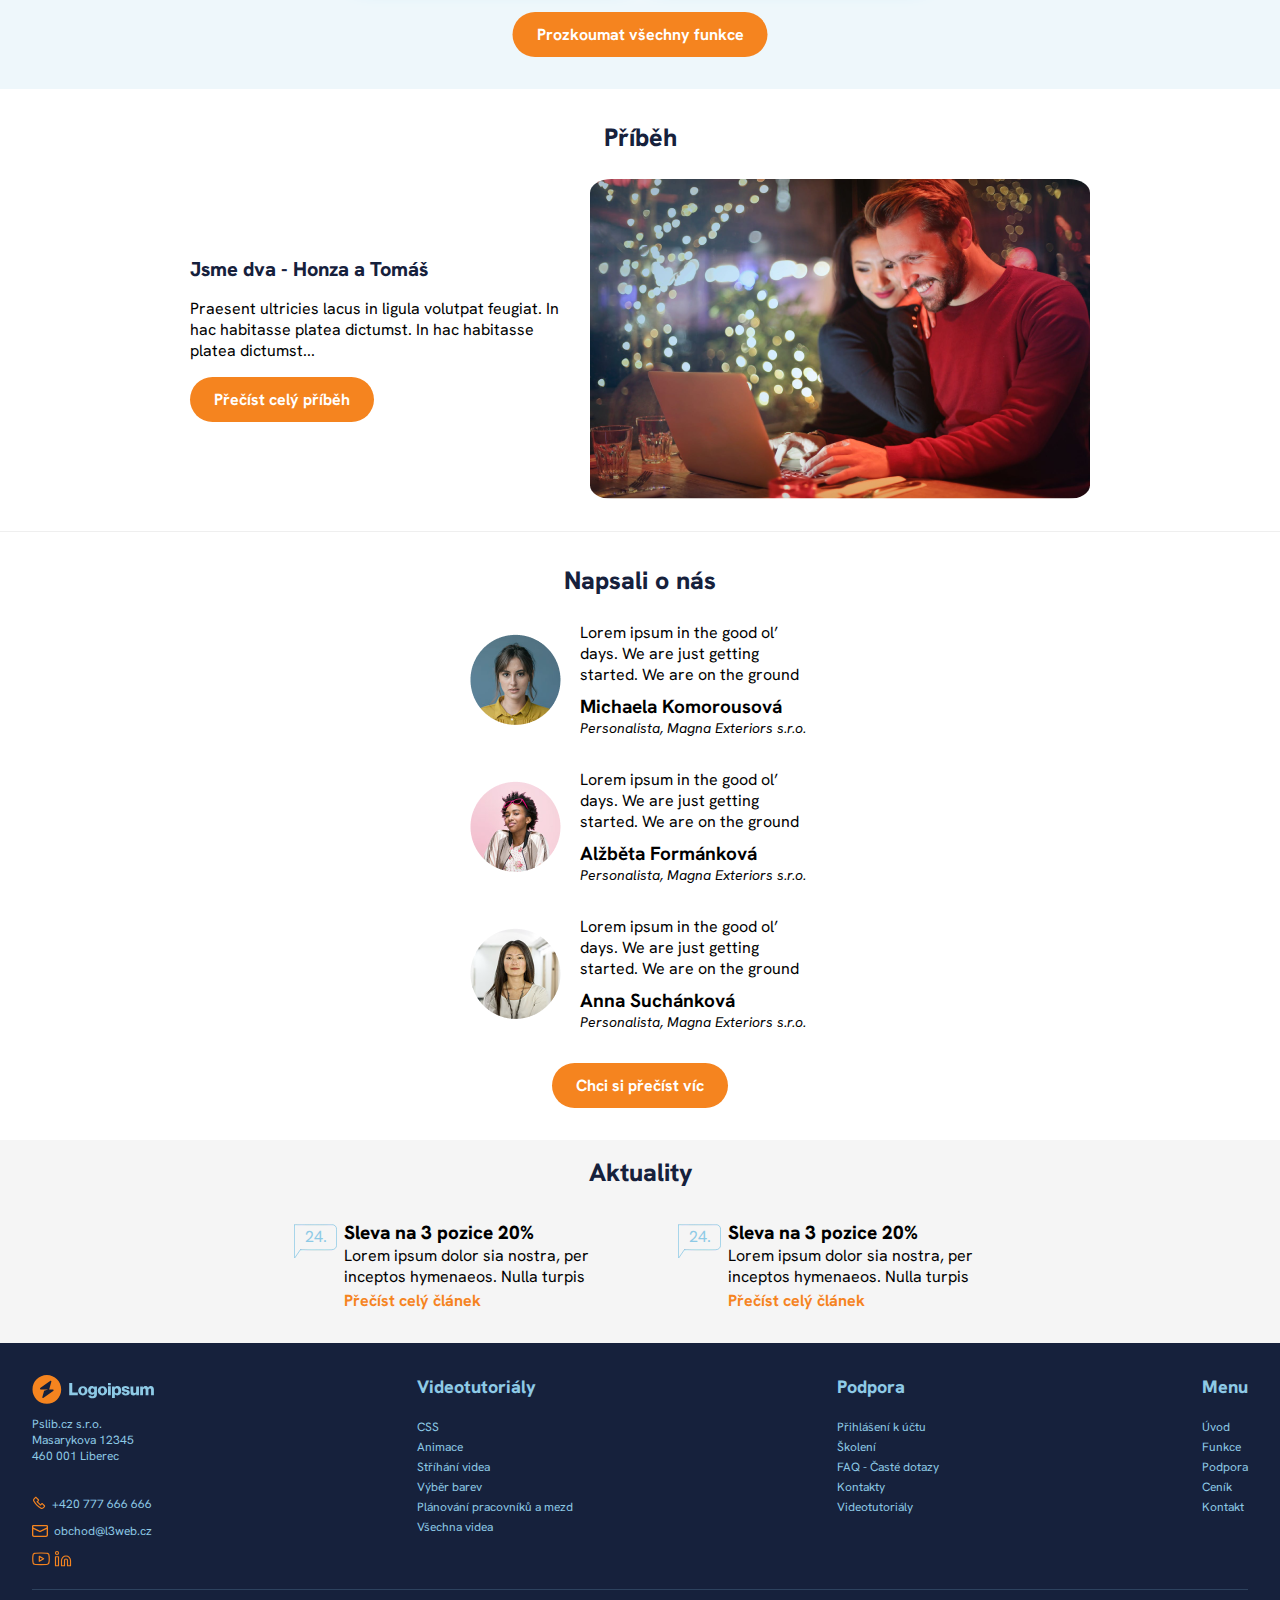
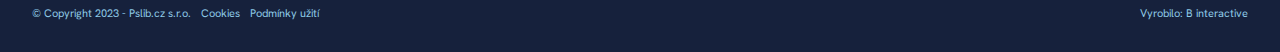
==== commit 34c36f0a: "validace" ====
--- a/index.html
+++ b/index.html
@@ -11,14 +11,15 @@
     <link rel="stylesheet" href="./layout.css">
     <link rel="stylesheet" href="./style.css">
     <script src="./hamburger.js"></script>
+    <link rel="icon" type="image/png" href="./img/favicon.png">
     <title>Logoipsum</title>
 </head>
 <body>
     <header>
         <div class="menu__menuUp">
             <div class="menuUp__wrapper">
-                <tel class="menuUp__text menuUp__text--phone">+420 777 666 666</tel>
-                <p class="menuUp__text menuUp__text--mail">obchod@l3web.cz</p>
+                <a class="menuUp__text menuUp__text--phone" href="tel:+420777666666">+420 777 666 666</a>
+                <a class="menuUp__text menuUp__text--mail" href="mailto:obchod@l3web.cz">obchod@l3web.cz</a>
             </div>
             <p class="menuUp__text menuUp__text--login">Přihlášení</p>
         </div>
@@ -37,12 +38,12 @@
                 </div>
                 <nav class="hamburger-nav hamburger-zone">
                     <ul>
-                        <li><a href="./index.html">Úvod</a></li>
-                        <li><a href="./funkce.html">Funkce</a></li>
-                        <li><a href="#">Podpora</a></li>
-                        <li><a href="#">Ceník</a></li>
-                        <li><a href="./kontakt.html">Kontakt</a></li>
-                        <a class="button button--menu" href="#">Zkušební verze</a>
+                        <li class="menuDown__item"><a href="./index.html">Úvod</a></li>
+                        <li class="menuDown__item"><a href="./funkce.html">Funkce</a></li>
+                        <li class="menuDown__item"><a href="#">Podpora</a></li>
+                        <li class="menuDown__item"><a href="#">Ceník</a></li>
+                        <li class="menuDown__item"><a href="./kontakt.html">Kontakt</a></li>
+                        <li class="menuDown__item menuDown__item--button"><a class="button button--menu" href="#">Zkušební verze</a></li>
                     </ul>
                 </nav>
             </div>
@@ -87,21 +88,17 @@
     <section class="vyhody">
         <h2>Výhody řešení</h2>
         <div class="vyhody__cardsGrid">
-            <div class="vyhodyCard">
-                <img src="./img/vyhody_img1.png" alt="ikona hodin">
-                <p class="vyhodyCard__text"><span class="orange">Zkracuje čas</span> práce díky velkému množství funkcí.</p>
-            </div>
-            <div class="vyhodyCard">
-                <img src="./img/vyhody_img2.png" alt="ikona dvou lidí">
-                <p class="vyhodyCard__text">Zkracuje čas práce díky velkému množství funkcí.</p>
-            </div>
-            <div class="vyhodyCard">
-                <img src="./img/vyhody_img3.png" alt="ikona dvou protisměrných šipek">
-                <p class="vyhodyCard__text">Zkracuje čas práce díky velkému množství funkcí.</p>
-            </div>
-            <div class="vyhodyCard">
-                <img src="./img/vyhody_img4.png" alt="ikona splněného úkolu">
-                <p class="vyhodyCard__text">Zkracuje čas práce díky velkému množství funkcí.</p>
+            <div class="vyhodyCard vyhodyCard--cas">
+                <p class="vyhodyCard__text"><span class="orange">Zkracuje čas práce</span> díky velkému množství funkcí.</p>
+            </div>
+            <div class="vyhodyCard vyhodyCard--pristup">
+                <p class="vyhodyCard__text">Poskytuje selektivní přístup všem pracovníkům</p>
+            </div>
+            <div class="vyhodyCard vyhodyCard--outsourcing">
+                <p class="vyhodyCard__text">Umožňuje outsourcing personalistických procesů</p>
+            </div>
+            <div class="vyhodyCard vyhodyCard--pozadavky">
+                <p class="vyhodyCard__text">Zaručuje splnění požadavků ISO a IATF</p>
             </div>
         </div>
 
@@ -173,14 +170,14 @@
         <h2>Aktuality</h2>
         <div class="aktuality">
             <article class="aktualita">
-                <p class="aktualita__nadpis">Sleva na  3 pozice 20%</p>
+                <h4 class="aktualita__nadpis">Sleva na  3 pozice 20%</h4>
                 <div>
                     <p class="aktualita__text">Lorem ipsum dolor sia nostra, per inceptos hymenaeos. Nulla turpis magna, cursus sit amet, suscipit a, interdum id, felis.</p>
                     <a class="aktualita__odkaz" href="#">Přečíst celý článek</a>
                 </div>
             </article>
             <article class="aktualita">
-                <p class="aktualita__nadpis">Sleva na  3 pozice 20%</p>
+                <h4 class="aktualita__nadpis">Sleva na  3 pozice 20%</h4>
                 <div>
                     <p class="aktualita__text">Lorem ipsum dolor sia nostra, per inceptos hymenaeos. Nulla turpis magna, cursus sit amet, suscipit a, interdum id, felis.</p>
                     <a class="aktualita__odkaz" href="#">Přečíst celý článek</a>
@@ -201,8 +198,8 @@
                             <p class="footer__neodkaz">460 001 Liberec</p>
                         </div>
                         <div class="footer__wrapper2">
-                            <tel class="footer__odkaz footer__odkaz--tel">+420 777 666 666</tel>
-                            <p class="footer__odkaz footer__odkaz--mail">info@l3web.cz</p>
+                            <a class="footer__odkaz footer__odkaz--tel" href="tel:+420777666666">+420 777 666 666</a>
+                            <a class="footer__odkaz footer__odkaz--mail" href="mailto:obchod@l3web.cz">obchod@l3web.cz</a>
                             <div>
                                 <img src="./img/footer_youtube.svg" alt="Logo YouTube">
                                 <img src="./img/footer_linkedin.svg" alt="Logo LinkedIn">
--- a/fonts.css
+++ b/fonts.css
@@ -14,6 +14,7 @@
 .menuUp__text {
     font-weight: 700;
     font-size: 14px;
+    color: var(--text);
 }
 
 h1{
@@ -87,6 +88,7 @@
 .aktualita__nadpis {
     font-weight: 800;
     font-size: 19px;
+    margin: 0;
 }
 .aktualita__odkaz {
     text-decoration: none;
@@ -138,6 +140,7 @@
     font-size: 19px;
     color: var(--secondColor);
     margin-bottom: 0.3em;
+    display: block;
 }
 
 .h1--otherPage {
--- a/style.css
+++ b/style.css
@@ -95,9 +95,12 @@
     margin: 0;
     padding: 0;
 }
-.hamburger-nav li {
+.menuDown__item {
     display: block;
     padding: 0.5em 1.5em;
+}
+.menuDown__item--button {
+    padding-left: 0;
 }
 .navbar__logo{
     color: var(--white-color);
@@ -107,9 +110,6 @@
     z-index: 5;
     margin-left: 2em;
 }
-.hamburger-nav li:hover {
-    color: var(--buttonText);
-}
 .hamburger {
     width: 60px;
     height: 45px;
@@ -141,7 +141,7 @@
         z-index: 1;
         background-color: var(--buttonText);
     }
-    .hamburger-nav ul li > a {         /*udekat tridu?*/
+    .menuDown__item a {
         color: var(--buttonText);
     }
     .hamburger-nav.active {
@@ -180,10 +180,6 @@
         bottom: 18px;
         translate: .7s;
     }
-    .hamburger-nav ul > li {
-        color: var(--buttonText);              
-    }
-
 }
 @media screen and (min-width: 769px) {
     .hamburger-row {
@@ -199,25 +195,30 @@
         align-items: center;
         gap: 1em;
     }
-    .hamburger-nav li a{
+    .menuDown__item a {
         color: var(--text);
         transition: .2s;
         text-decoration: none;
         font-weight: 800;
         font-size: 17px;
     }
-    .hamburger-nav li {
+    .menuDown__item--button a {
+        color: var(--buttonText);
+    }
+    .menuDown__item {
        padding: 0;
        height: fit-content;
     }
-    .hamburger-nav li:hover {
-        background-color: rgba(0, 0, 0, 0);
-        color: var(--text);
+    .menuDown__item:hover {
+        /*background-color: rgba(0, 0, 0, 0);*/
         transform: scale(1.1);
         transition: .2s;
     }
     .hamburger-nav li a:focus {
         border-bottom: 4px solid #F5841F;
+    }
+    .menuDown__item--button:hover {
+        transform: none;
     }
     .button--menu::before {
         content: "";
@@ -293,6 +294,18 @@
 .vyhodyCard {
     width: 304px;
     text-align: center;
+}
+.vyhodyCard--cas::before {
+    content: url(./img/vyhody_img1.png);
+}
+.vyhodyCard--pristup::before {
+    content: url(./img/vyhody_img2.png);
+}
+.vyhodyCard--outsourcing::before {
+    content: url(./img/vyhody_img3.png);
+}
+.vyhodyCard--pozadavky::before {
+    content: url(./img/vyhody_img4.png);
 }
 .vyhody__line {
     border: 1px dashed var(--footerText);
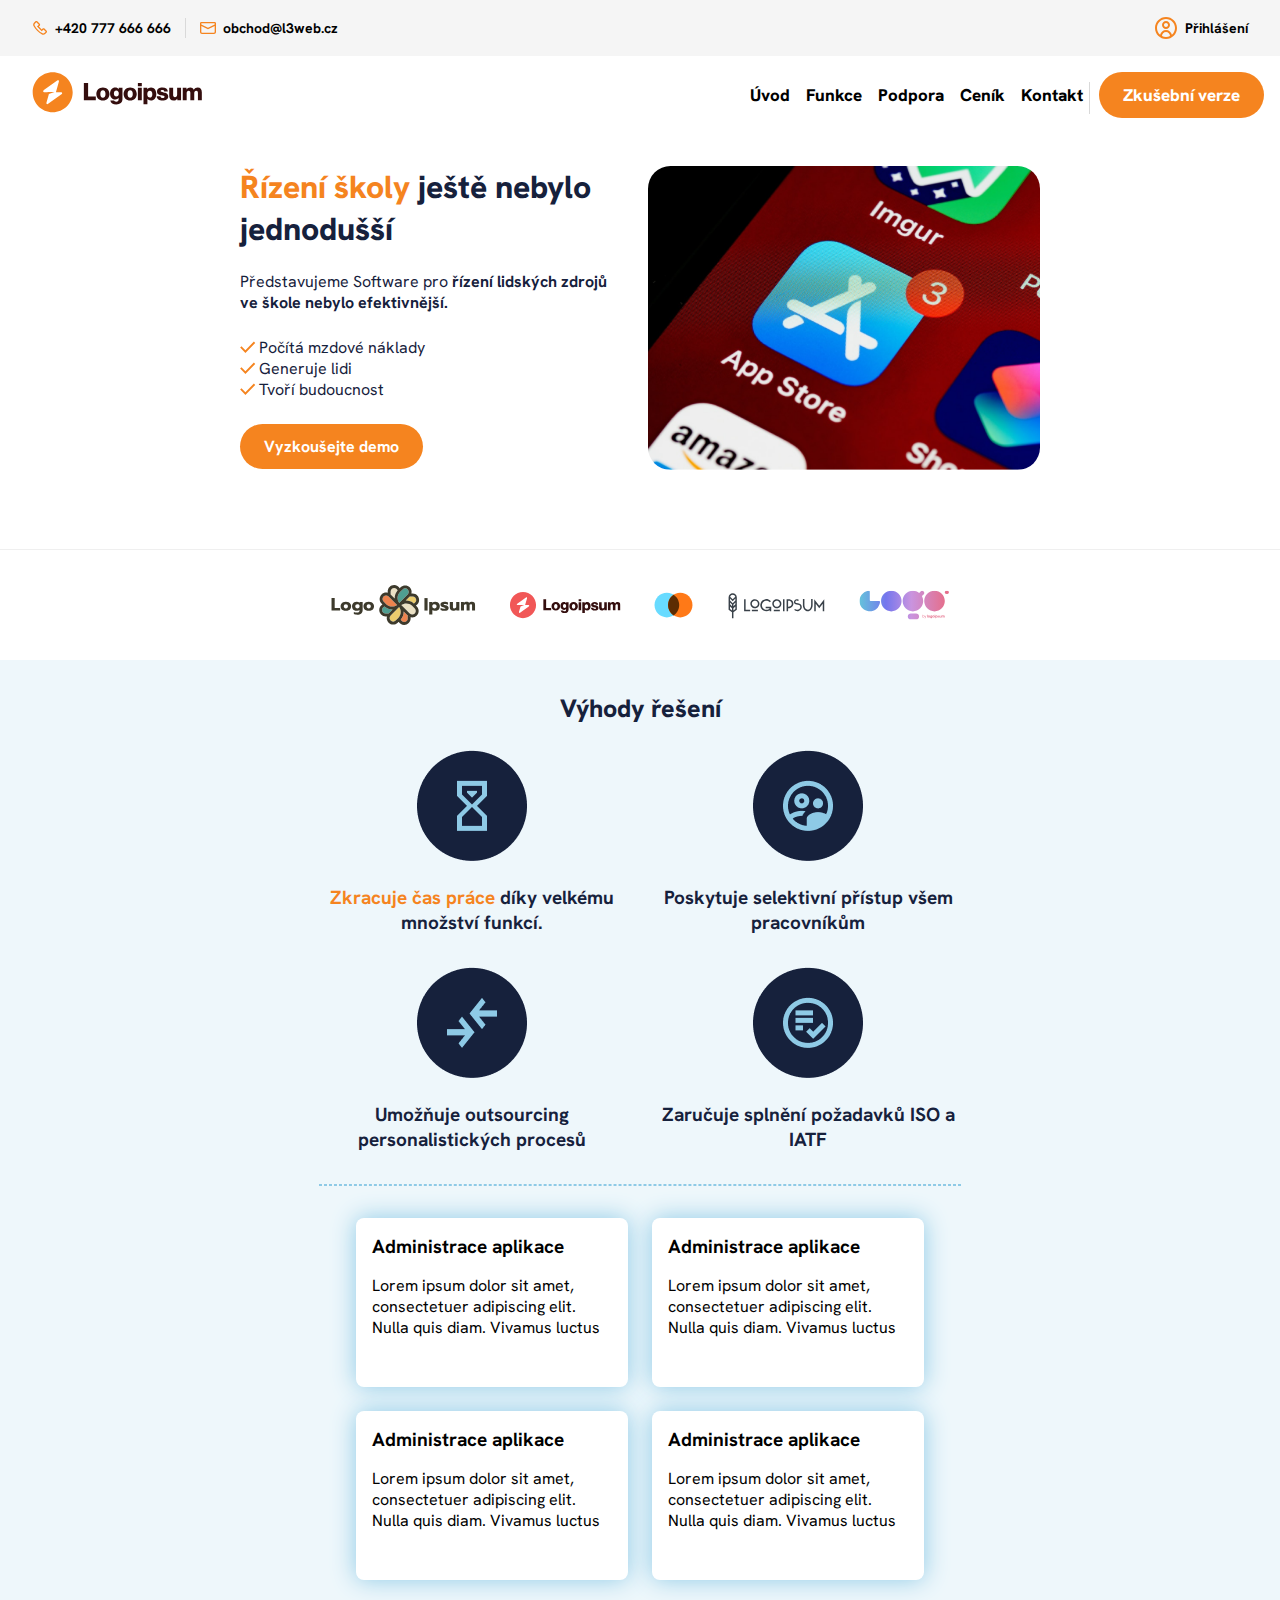
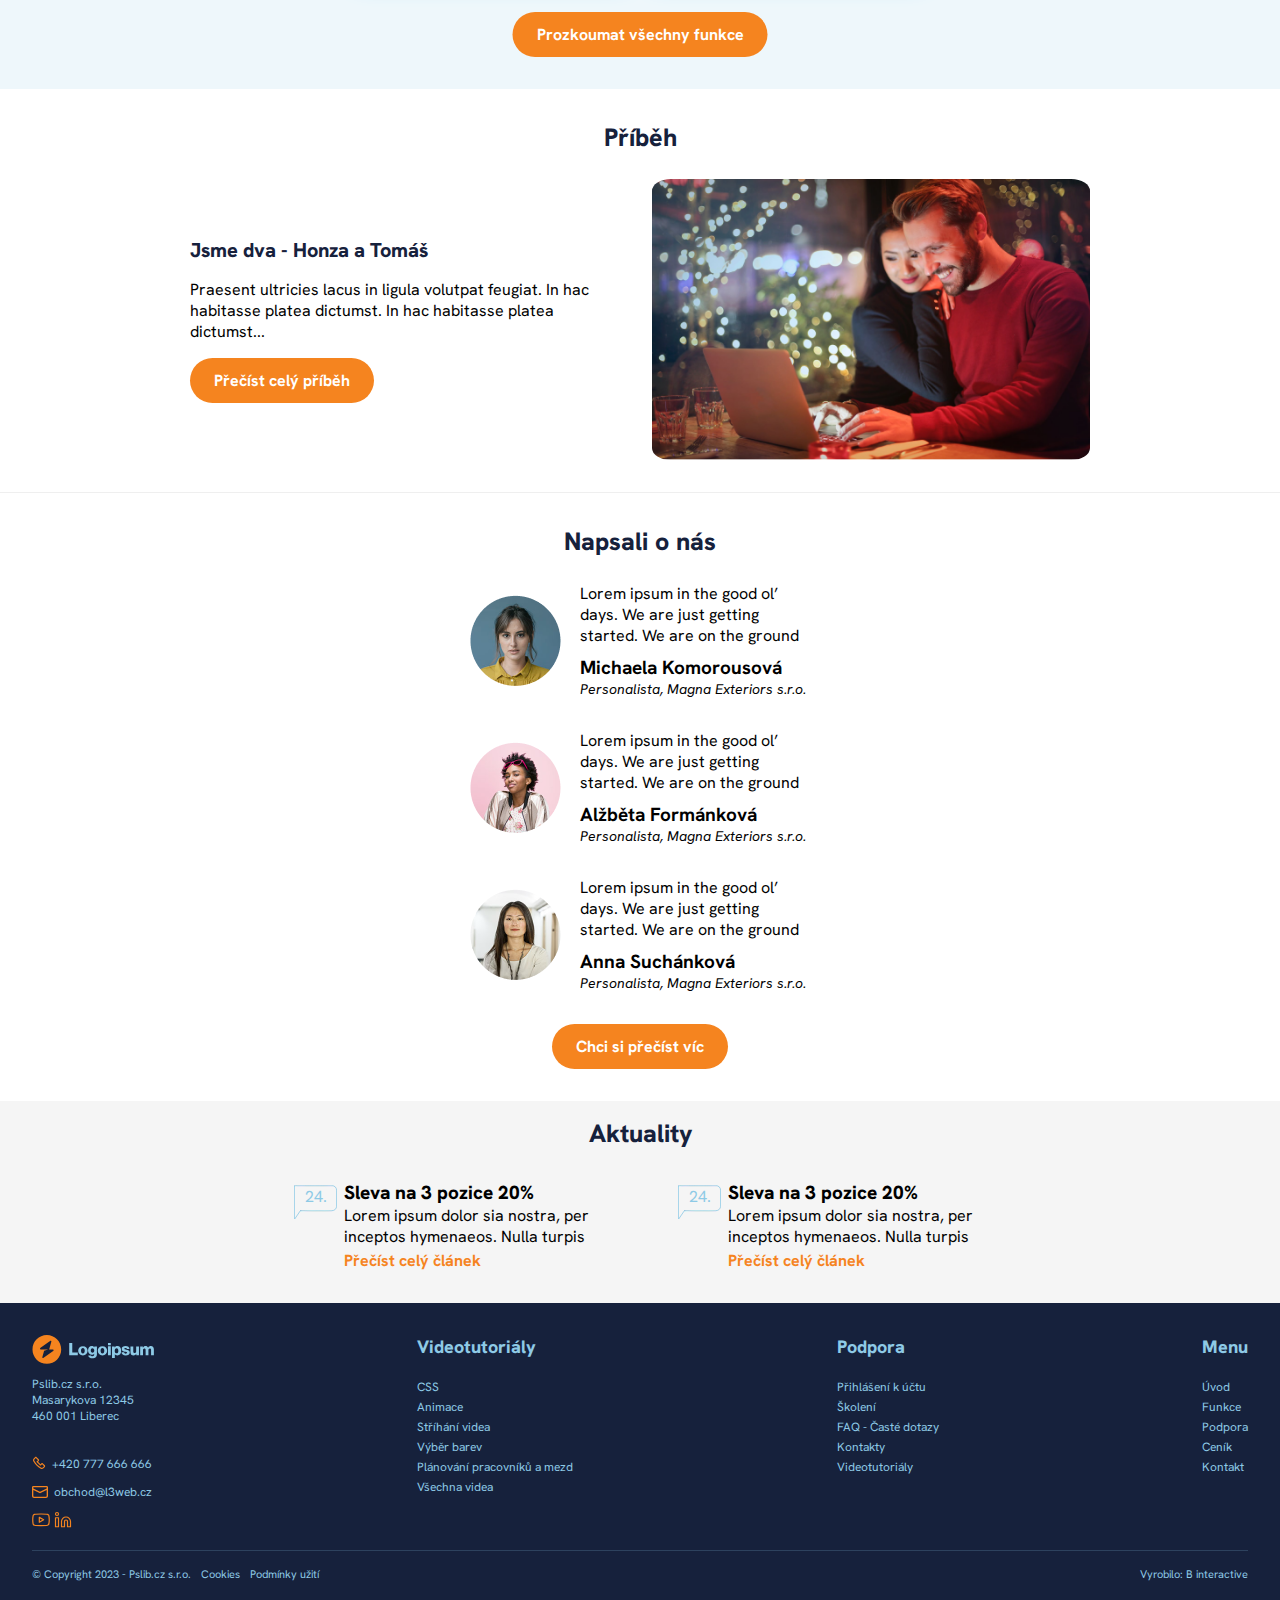
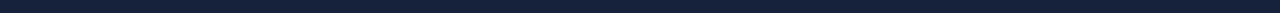
==== commit 36902151: "detaily" ====
--- a/index.html
+++ b/index.html
@@ -15,242 +15,240 @@
     <title>Logoipsum</title>
 </head>
 <body>
-    <header>
-        <div class="menu__menuUp">
-            <div class="menuUp__wrapper">
-                <a class="menuUp__text menuUp__text--phone" href="tel:+420777666666">+420 777 666 666</a>
-                <a class="menuUp__text menuUp__text--mail" href="mailto:obchod@l3web.cz">obchod@l3web.cz</a>
-            </div>
-            <p class="menuUp__text menuUp__text--login">Přihlášení</p>
-        </div>
-        <div class="menu__menuDown">
-            <div class="navbar">
-                <a href="./index.html" class="navbar__logo"><img src="./img/Logo5.svg" alt="logo Ipsum" width="170" height="41"></a>
-                
-               
-                <div class="hamburger-row">
+    <div class="pageWrap">
+        <header>
+            <div class="menu__menuUp">
+                <div class="menuUp__wrapper">
+                    <a class="menuUp__text menuUp__text--phone" href="tel:+420777666666">+420 777 666 666</a>
+                    <a class="menuUp__text menuUp__text--mail" href="mailto:obchod@l3web.cz">obchod@l3web.cz</a>
+                </div>
+                <p class="menuUp__text menuUp__text--login">Přihlášení</p>
+            </div>
+            <div class="menu__menuDown">
+                <div class="navbar">
+                    <a href="./index.html" class="navbar__logo"><img src="./img/Logo5.svg" alt="logo Ipsum" width="170" height="41"></a>
                     
-                    <a href="javascript:void(0)" class="hamburger hamburger-btn hamburger-zone">
-                        <span></span>
-                        <span></span>
-                        <span></span>
-                    </a>
-                </div>
-                <nav class="hamburger-nav hamburger-zone">
-                    <ul>
-                        <li class="menuDown__item"><a href="./index.html">Úvod</a></li>
-                        <li class="menuDown__item"><a href="./funkce.html">Funkce</a></li>
-                        <li class="menuDown__item"><a href="#">Podpora</a></li>
-                        <li class="menuDown__item"><a href="#">Ceník</a></li>
-                        <li class="menuDown__item"><a href="./kontakt.html">Kontakt</a></li>
-                        <li class="menuDown__item menuDown__item--button"><a class="button button--menu" href="#">Zkušební verze</a></li>
-                    </ul>
-                </nav>
-            </div>
-        </div>
-    </header>
-
-    <main>
-        <div class="uvod">
-            <div class="uvodBody">
-                <h1><span class="orange">Řízení školy</span> ještě nebylo jednodušší</h1>
-                <p>Představujeme Software pro <b>řízení lidských zdrojů ve škole nebylo efektivnější.</b></p>
-                <div class="uvodBody__odrazky">
-                    <p class="uvodBody__odrazka">Počítá mzdové náklady</p>
-                    <p class="uvodBody__odrazka">Generuje lidi</p>
-                    <p class="uvodBody__odrazka">Tvoří budoucnost</p>
-                </div>
-                <a class="button" href="#">Vyzkoušejte demo</a>
-            </div>
+                    <div class="hamburger-row">
+                        <a href="javascript:void(0)" class="hamburger hamburger-btn hamburger-zone">
+                            <span></span>
+                            <span></span>
+                            <span></span>
+                        </a>
+                    </div>
+                    <nav class="hamburger-nav hamburger-zone">
+                        <ul>
+                            <li class="menuDown__item"><a href="./index.html">Úvod</a></li>
+                            <li class="menuDown__item"><a href="./funkce.html">Funkce</a></li>
+                            <li class="menuDown__item"><a href="#">Podpora</a></li>
+                            <li class="menuDown__item"><a href="#">Ceník</a></li>
+                            <li class="menuDown__item"><a href="./kontakt.html">Kontakt</a></li>
+                            <li class="menuDown__item menuDown__item--button"><a class="button button--menu" href="#">Zkušební verze</a></li>
+                        </ul>
+                    </nav>
+                </div>
+            </div>
+        </header>
+    
+        <main>
+            <div class="uvod">
+                <div class="uvodBody">
+                    <h1><span class="orange">Řízení školy</span> ještě nebylo jednodušší</h1>
+                    <p>Představujeme Software pro <b>řízení lidských zdrojů ve škole nebylo efektivnější.</b></p>
+                    <div class="uvodBody__odrazky">
+                        <p class="uvodBody__odrazka">Počítá mzdové náklady</p>
+                        <p class="uvodBody__odrazka">Generuje lidi</p>
+                        <p class="uvodBody__odrazka">Tvoří budoucnost</p>
+                    </div>
+                    <a class="button" href="#">Vyzkoušejte demo</a>
+                </div>
+                <div>
+                    <img class="uvod__img img--responsiv" src="./img/uvod_img.png" alt="obrazovka telefonu s aplikacemi">
+                </div>
+            </div>
+        </main>
+        <div class="line"></div>
+        <section>
+            <h2 class="skryt">Partneři</h2>
+            <div class="loga">
+                <div class="loga__wrapper">
+                    <img src="./img/partneri_logo1.svg" alt="první logo">
+                    <img src="./img/partneri_logo2.svg" alt="druhé logo">
+                    <img src="./img/partneri_logo3.svg" alt="třetí logo">
+                </div>
+                <div class="loga__wrapper">
+                    <img src="./img/partneri_logo4.svg" alt="čtvrté logo">
+                    <img src="./img/partneri_logo5.svg" alt="paté logo">
+                </div>
+            </div>
+        </section>
+    
+        <section class="vyhody">
+            <h2>Výhody řešení</h2>
+            <div class="vyhody__cardsGrid">
+                <div class="vyhodyCard vyhodyCard--cas">
+                    <p class="vyhodyCard__text"><span class="orange">Zkracuje čas práce</span> díky velkému množství funkcí.</p>
+                </div>
+                <div class="vyhodyCard vyhodyCard--pristup">
+                    <p class="vyhodyCard__text">Poskytuje selektivní přístup všem pracovníkům</p>
+                </div>
+                <div class="vyhodyCard vyhodyCard--outsourcing">
+                    <p class="vyhodyCard__text">Umožňuje outsourcing personalistických procesů</p>
+                </div>
+                <div class="vyhodyCard vyhodyCard--pozadavky">
+                    <p class="vyhodyCard__text">Zaručuje splnění požadavků ISO a IATF</p>
+                </div>
+            </div>
+    
+            <div class="vyhody__line"></div>
+    
+            <div class="vyhody__podrobnosti vyhody__cardsGrid">
+                <a class="podrobnostiCard" href="#"><p class="podrobnostiCard__nadpis">Administrace aplikace</p><p class="podrobnostiCard__text">Lorem ipsum dolor sit amet, consectetuer adipiscing elit. Nulla quis diam. Vivamus luctus egestas leo. Class aptent taciti sociosqu ad litora torquent per conubia nostra, per inceptos hymenaeos. Nulla turpis magna, cursus sit amet, suscipit a, interdum id, felis.</p></a>
+                <a class="podrobnostiCard" href="#"><p class="podrobnostiCard__nadpis">Administrace aplikace</p><p class="podrobnostiCard__text">Lorem ipsum dolor sit amet, consectetuer adipiscing elit. Nulla quis diam. Vivamus luctus egestas leo. Class aptent taciti sociosqu ad litora torquent per conubia nostra, per inceptos hymenaeos. Nulla turpis magna, cursus sit amet, suscipit a, interdum id, felis.</p></a>
+                <a class="podrobnostiCard" href="#"><p class="podrobnostiCard__nadpis">Administrace aplikace</p><p class="podrobnostiCard__text">Lorem ipsum dolor sit amet, consectetuer adipiscing elit. Nulla quis diam. Vivamus luctus egestas leo. Class aptent taciti sociosqu ad litora torquent per conubia nostra, per inceptos hymenaeos. Nulla turpis magna, cursus sit amet, suscipit a, interdum id, felis.</p></a>
+                <a class="podrobnostiCard" href="#"><p class="podrobnostiCard__nadpis">Administrace aplikace</p><p class="podrobnostiCard__text">Lorem ipsum dolor sit amet, consectetuer adipiscing elit. Nulla quis diam. Vivamus luctus egestas leo. Class aptent taciti sociosqu ad litora torquent per conubia nostra, per inceptos hymenaeos. Nulla turpis magna, cursus sit amet, suscipit a, interdum id, felis.</p></a>
+            </div>
+            <a class="button button--center" href="./funkce.html">Prozkoumat všechny funkce</a>
+        </section>
+    
+        <section>
+            <h2>Příběh</h2>
+            <div class="pribehFlex">
+                <div class="pribeh">
+                    <p class="pribeh__nadpis">Jsme dva - Honza a Tomáš</p>
+                    <p class="pribeh__text">Praesent ultricies lacus in ligula volutpat feugiat. In hac habitasse platea dictumst. In hac habitasse platea dictumst...</p> 
+                    <a class="button" href="#">Přečíst celý příběh</a>
+                </div>
+                <img class="pribeh__img img--responsiv" src="./img/pribeh__img.png" alt="fotka dvou lidí">
+            </div>
+        </section>
+    
+        <div class="line"></div>
+    
+        <section>
             <div>
-                <img class="uvod__img img--responsiv" src="./img/uvod_img.png" alt="obrazovka telefonu s aplikacemi">
-            </div>
-        </div>
-    </main>
-
-    <div class="line"></div>
-
-    <section>
-        <h2 class="skryt">Partneři</h2>
-        <div class="loga">
-            <div class="loga__wrapper">
-                <img src="./img/partneri_logo1.svg" alt="první logo">
-                <img src="./img/partneri_logo2.svg" alt="druhé logo">
-                <img src="./img/partneri_logo3.svg" alt="třetí logo">
-            </div>
-            <div class="loga__wrapper">
-                <img src="./img/partneri_logo4.svg" alt="čtvrté logo">
-                <img src="./img/partneri_logo5.svg" alt="paté logo">
-            </div>
-        </div>
-    </section>
-
-    <section class="vyhody">
-        <h2>Výhody řešení</h2>
-        <div class="vyhody__cardsGrid">
-            <div class="vyhodyCard vyhodyCard--cas">
-                <p class="vyhodyCard__text"><span class="orange">Zkracuje čas práce</span> díky velkému množství funkcí.</p>
-            </div>
-            <div class="vyhodyCard vyhodyCard--pristup">
-                <p class="vyhodyCard__text">Poskytuje selektivní přístup všem pracovníkům</p>
-            </div>
-            <div class="vyhodyCard vyhodyCard--outsourcing">
-                <p class="vyhodyCard__text">Umožňuje outsourcing personalistických procesů</p>
-            </div>
-            <div class="vyhodyCard vyhodyCard--pozadavky">
-                <p class="vyhodyCard__text">Zaručuje splnění požadavků ISO a IATF</p>
-            </div>
-        </div>
-
-        <div class="vyhody__line"></div>
-
-        <div class="vyhody__podrobnosti vyhody__cardsGrid">
-            <a class="podrobnostiCard" href="#"><p class="podrobnostiCard__nadpis">Administrace aplikace</p><p class="podrobnostiCard__text">Lorem ipsum dolor sit amet, consectetuer adipiscing elit. Nulla quis diam. Vivamus luctus egestas leo. Class aptent taciti sociosqu ad litora torquent per conubia nostra, per inceptos hymenaeos. Nulla turpis magna, cursus sit amet, suscipit a, interdum id, felis.</p></a>
-            <a class="podrobnostiCard" href="#"><p class="podrobnostiCard__nadpis">Administrace aplikace</p><p class="podrobnostiCard__text">Lorem ipsum dolor sit amet, consectetuer adipiscing elit. Nulla quis diam. Vivamus luctus egestas leo. Class aptent taciti sociosqu ad litora torquent per conubia nostra, per inceptos hymenaeos. Nulla turpis magna, cursus sit amet, suscipit a, interdum id, felis.</p></a>
-            <a class="podrobnostiCard" href="#"><p class="podrobnostiCard__nadpis">Administrace aplikace</p><p class="podrobnostiCard__text">Lorem ipsum dolor sit amet, consectetuer adipiscing elit. Nulla quis diam. Vivamus luctus egestas leo. Class aptent taciti sociosqu ad litora torquent per conubia nostra, per inceptos hymenaeos. Nulla turpis magna, cursus sit amet, suscipit a, interdum id, felis.</p></a>
-            <a class="podrobnostiCard" href="#"><p class="podrobnostiCard__nadpis">Administrace aplikace</p><p class="podrobnostiCard__text">Lorem ipsum dolor sit amet, consectetuer adipiscing elit. Nulla quis diam. Vivamus luctus egestas leo. Class aptent taciti sociosqu ad litora torquent per conubia nostra, per inceptos hymenaeos. Nulla turpis magna, cursus sit amet, suscipit a, interdum id, felis.</p></a>
-        </div>
-        <a class="button button--center" href="./funkce.html">Prozkoumat všechny funkce</a>
-    </section>
-
-    <section class="story">
-        <h2>Příběh</h2>
-        <div class="pribehFlex">
-            <div class="pribeh">
-                <p class="pribeh__nadpis">Jsme dva - Honza a Tomáš</p>
-                <p class="pribeh__text">Praesent ultricies lacus in ligula volutpat feugiat. In hac habitasse platea dictumst. In hac habitasse platea dictumst...</p> 
-                <a class="button" href="#">Přečíst celý příběh</a>
-            </div>
-            <img class="pribeh__img img--responsiv" src="./img/pribeh__img.png" alt="fotka dvou lidí">
-        </div>
-    </section>
-
-    <div class="line"></div>
-
-    <section>
-        <div>
-            <h2>Napsali o nás</h2>
-            <div class="recenze__flexBox">
-                <div class="recenze">
-                    <img class="recenze__img" src="./img/recenze_img1.png" alt="profilová fotografie">
+                <h2>Napsali o nás</h2>
+                <div class="recenze__flexBox">
+                    <div class="recenze">
+                        <img class="recenze__img" src="./img/recenze_img1.png" alt="profilová fotografie">
+                        <div>
+                            <p class="recenze__text">Lorem ipsum in the good ol’ days. We are just getting started. We are on the ground floor. Success feeds pride. Pride kills urgency. So nothing fails like success. We always bring our best. Nothing is more fun than serving God with people you love. We are spiritual contributors not spiritual consumers. We give up things we love for things we love move. We are all about the capital C Church. We impress people with our strengths but we connect with people through our weaknesses. We are faith-filled, big-thinking, bet-the-farm risk takers. We will never insult God with safe thinking and safe living. People need to be reminded much more than they need to be instructed. We believe the local church is the hope of the world. Trust the process. What you fear the most reveals where you trust God the least. We can do infinitely more together than we can apart. We want to be known for what we are for, not for what we are against.  If we live with integrity, nothing else matters. You don’t have to have the faith to finish, just the faith to start. The Church should be a place where people can belong before they believe. If we don’t live with integrity, nothing else matters. What you hear matters and what you don’t hear matters. We will do anything short of sin to reach people who don’t know Christ. We will laugh hard, loud, and often.  Less is more. Stress is bad. Giving is good. Tomorrow matters. To reach people no one is reaching, we’ll have to do what no one is doing. Just because God is silent doesn’t mean God is absent. Excellence honors God and inspires people. The church does not exist for us. We are the Church, and we exist for the world. Because of what He did, this is what we do. We are a micro-church with a mega-vision.  An average plan implemented today is better than an great plan started a month from now. The difference between where you are and where God wants you to be is the pain you’re unwilling to endure.</p>
+                            <div>
+                                <p class="recenze__jmeno">Michaela Komorousová</p>
+                                <p class="recenze__profese">Personalista, Magna Exteriors s.r.o.</p>
+                            </div>
+                        </div>
+                    </div>
+                    <div class="recenze">
+                        <img class="recenze__img" src="./img/recenze_img2.png" alt="profilová fotografie">
+                        <div>
+                            <p class="recenze__text">Lorem ipsum in the good ol’ days. We are just getting started. We are on the ground floor. Success feeds pride. Pride kills urgency. So nothing fails like success. We always bring our best. Nothing is more fun than serving God with people you love. We are spiritual contributors not spiritual consumers. We give up things we love for things we love move. We are all about the capital C Church. We impress people with our strengths but we connect with people through our weaknesses. We are faith-filled, big-thinking, bet-the-farm risk takers. We will never insult God with safe thinking and safe living. People need to be reminded much more than they need to be instructed. We believe the local church is the hope of the world. Trust the process. What you fear the most reveals where you trust God the least. We can do infinitely more together than we can apart. We want to be known for what we are for, not for what we are against.  If we live with integrity, nothing else matters. You don’t have to have the faith to finish, just the faith to start. The Church should be a place where people can belong before they believe. If we don’t live with integrity, nothing else matters. What you hear matters and what you don’t hear matters. We will do anything short of sin to reach people who don’t know Christ. We will laugh hard, loud, and often.  Less is more. Stress is bad. Giving is good. Tomorrow matters. To reach people no one is reaching, we’ll have to do what no one is doing. Just because God is silent doesn’t mean God is absent. Excellence honors God and inspires people. The church does not exist for us. We are the Church, and we exist for the world. Because of what He did, this is what we do. We are a micro-church with a mega-vision.  An average plan implemented today is better than an great plan started a month from now. The difference between where you are and where God wants you to be is the pain you’re unwilling to endure.</p>
+                            <div>
+                                <p class="recenze__jmeno">Alžběta Formánková</p>
+                                <p class="recenze__profese">Personalista, Magna Exteriors s.r.o.</p>
+                            </div>
+                        </div>
+                    </div>
+                    <div class="recenze">
+                        <img class="recenze__img" src="./img/recenze_img3.png" alt="profilová fotografie">
+                        <div>
+                            <p class="recenze__text">Lorem ipsum in the good ol’ days. We are just getting started. We are on the ground floor. Success feeds pride. Pride kills urgency. So nothing fails like success. We always bring our best. Nothing is more fun than serving God with people you love. We are spiritual contributors not spiritual consumers. We give up things we love for things we love move. We are all about the capital C Church. We impress people with our strengths but we connect with people through our weaknesses. We are faith-filled, big-thinking, bet-the-farm risk takers. We will never insult God with safe thinking and safe living. People need to be reminded much more than they need to be instructed. We believe the local church is the hope of the world. Trust the process. What you fear the most reveals where you trust God the least. We can do infinitely more together than we can apart. We want to be known for what we are for, not for what we are against.  If we live with integrity, nothing else matters. You don’t have to have the faith to finish, just the faith to start. The Church should be a place where people can belong before they believe. If we don’t live with integrity, nothing else matters. What you hear matters and what you don’t hear matters. We will do anything short of sin to reach people who don’t know Christ. We will laugh hard, loud, and often.  Less is more. Stress is bad. Giving is good. Tomorrow matters. To reach people no one is reaching, we’ll have to do what no one is doing. Just because God is silent doesn’t mean God is absent. Excellence honors God and inspires people. The church does not exist for us. We are the Church, and we exist for the world. Because of what He did, this is what we do. We are a micro-church with a mega-vision.  An average plan implemented today is better than an great plan started a month from now. The difference between where you are and where God wants you to be is the pain you’re unwilling to endure.</p>
+                            <div>
+                                <p class="recenze__jmeno">Anna Suchánková</p>
+                                <p class="recenze__profese">Personalista, Magna Exteriors s.r.o.</p>
+                            </div>
+                        </div>
+                    </div>
+                </div>
+                <a class="button button--center" href="#">Chci si přečíst víc</a>
+            </div>
+        </section>
+    
+        <section class="aktuality__bg">
+            <h2>Aktuality</h2>
+            <div class="aktuality">
+                <article class="aktualita">
+                    <h4 class="aktualita__nadpis">Sleva na  3 pozice 20%</h4>
                     <div>
-                        <p class="recenze__text">Lorem ipsum in the good ol’ days. We are just getting started. We are on the ground floor. Success feeds pride. Pride kills urgency. So nothing fails like success. We always bring our best. Nothing is more fun than serving God with people you love. We are spiritual contributors not spiritual consumers. We give up things we love for things we love move. We are all about the capital C Church. We impress people with our strengths but we connect with people through our weaknesses. We are faith-filled, big-thinking, bet-the-farm risk takers. We will never insult God with safe thinking and safe living. People need to be reminded much more than they need to be instructed. We believe the local church is the hope of the world. Trust the process. What you fear the most reveals where you trust God the least. We can do infinitely more together than we can apart. We want to be known for what we are for, not for what we are against.  If we live with integrity, nothing else matters. You don’t have to have the faith to finish, just the faith to start. The Church should be a place where people can belong before they believe. If we don’t live with integrity, nothing else matters. What you hear matters and what you don’t hear matters. We will do anything short of sin to reach people who don’t know Christ. We will laugh hard, loud, and often.  Less is more. Stress is bad. Giving is good. Tomorrow matters. To reach people no one is reaching, we’ll have to do what no one is doing. Just because God is silent doesn’t mean God is absent. Excellence honors God and inspires people. The church does not exist for us. We are the Church, and we exist for the world. Because of what He did, this is what we do. We are a micro-church with a mega-vision.  An average plan implemented today is better than an great plan started a month from now. The difference between where you are and where God wants you to be is the pain you’re unwilling to endure.</p>
-                        <div>
-                            <p class="recenze__jmeno">Michaela Komorousová</p>
-                            <p class="recenze__profese">Personalista, Magna Exteriors s.r.o.</p>
-                        </div>
-                    </div>
-                </div>
-                <div class="recenze">
-                    <img class="recenze__img" src="./img/recenze_img2.png" alt="profilová fotografie">
+                        <p class="aktualita__text">Lorem ipsum dolor sia nostra, per inceptos hymenaeos. Nulla turpis magna, cursus sit amet, suscipit a, interdum id, felis.</p>
+                        <a class="aktualita__odkaz" href="#">Přečíst celý článek</a>
+                    </div>
+                </article>
+                <article class="aktualita">
+                    <h4 class="aktualita__nadpis">Sleva na  3 pozice 20%</h4>
                     <div>
-                        <p class="recenze__text">Lorem ipsum in the good ol’ days. We are just getting started. We are on the ground floor. Success feeds pride. Pride kills urgency. So nothing fails like success. We always bring our best. Nothing is more fun than serving God with people you love. We are spiritual contributors not spiritual consumers. We give up things we love for things we love move. We are all about the capital C Church. We impress people with our strengths but we connect with people through our weaknesses. We are faith-filled, big-thinking, bet-the-farm risk takers. We will never insult God with safe thinking and safe living. People need to be reminded much more than they need to be instructed. We believe the local church is the hope of the world. Trust the process. What you fear the most reveals where you trust God the least. We can do infinitely more together than we can apart. We want to be known for what we are for, not for what we are against.  If we live with integrity, nothing else matters. You don’t have to have the faith to finish, just the faith to start. The Church should be a place where people can belong before they believe. If we don’t live with integrity, nothing else matters. What you hear matters and what you don’t hear matters. We will do anything short of sin to reach people who don’t know Christ. We will laugh hard, loud, and often.  Less is more. Stress is bad. Giving is good. Tomorrow matters. To reach people no one is reaching, we’ll have to do what no one is doing. Just because God is silent doesn’t mean God is absent. Excellence honors God and inspires people. The church does not exist for us. We are the Church, and we exist for the world. Because of what He did, this is what we do. We are a micro-church with a mega-vision.  An average plan implemented today is better than an great plan started a month from now. The difference between where you are and where God wants you to be is the pain you’re unwilling to endure.</p>
-                        <div>
-                            <p class="recenze__jmeno">Alžběta Formánková</p>
-                            <p class="recenze__profese">Personalista, Magna Exteriors s.r.o.</p>
-                        </div>
-                    </div>
-                </div>
-                <div class="recenze">
-                    <img class="recenze__img" src="./img/recenze_img3.png" alt="profilová fotografie">
-                    <div>
-                        <p class="recenze__text">Lorem ipsum in the good ol’ days. We are just getting started. We are on the ground floor. Success feeds pride. Pride kills urgency. So nothing fails like success. We always bring our best. Nothing is more fun than serving God with people you love. We are spiritual contributors not spiritual consumers. We give up things we love for things we love move. We are all about the capital C Church. We impress people with our strengths but we connect with people through our weaknesses. We are faith-filled, big-thinking, bet-the-farm risk takers. We will never insult God with safe thinking and safe living. People need to be reminded much more than they need to be instructed. We believe the local church is the hope of the world. Trust the process. What you fear the most reveals where you trust God the least. We can do infinitely more together than we can apart. We want to be known for what we are for, not for what we are against.  If we live with integrity, nothing else matters. You don’t have to have the faith to finish, just the faith to start. The Church should be a place where people can belong before they believe. If we don’t live with integrity, nothing else matters. What you hear matters and what you don’t hear matters. We will do anything short of sin to reach people who don’t know Christ. We will laugh hard, loud, and often.  Less is more. Stress is bad. Giving is good. Tomorrow matters. To reach people no one is reaching, we’ll have to do what no one is doing. Just because God is silent doesn’t mean God is absent. Excellence honors God and inspires people. The church does not exist for us. We are the Church, and we exist for the world. Because of what He did, this is what we do. We are a micro-church with a mega-vision.  An average plan implemented today is better than an great plan started a month from now. The difference between where you are and where God wants you to be is the pain you’re unwilling to endure.</p>
-                        <div>
-                            <p class="recenze__jmeno">Anna Suchánková</p>
-                            <p class="recenze__profese">Personalista, Magna Exteriors s.r.o.</p>
-                        </div>
-                    </div>
-                </div>
-            </div>
-            <a class="button button--center" href="#">Chci si přečíst víc</a>
-        </div>
-    </section>
-
-    <section class="aktuality__bg">
-        <h2>Aktuality</h2>
-        <div class="aktuality">
-            <article class="aktualita">
-                <h4 class="aktualita__nadpis">Sleva na  3 pozice 20%</h4>
-                <div>
-                    <p class="aktualita__text">Lorem ipsum dolor sia nostra, per inceptos hymenaeos. Nulla turpis magna, cursus sit amet, suscipit a, interdum id, felis.</p>
-                    <a class="aktualita__odkaz" href="#">Přečíst celý článek</a>
-                </div>
-            </article>
-            <article class="aktualita">
-                <h4 class="aktualita__nadpis">Sleva na  3 pozice 20%</h4>
-                <div>
-                    <p class="aktualita__text">Lorem ipsum dolor sia nostra, per inceptos hymenaeos. Nulla turpis magna, cursus sit amet, suscipit a, interdum id, felis.</p>
-                    <a class="aktualita__odkaz" href="#">Přečíst celý článek</a>
-                </div>
-            </article>
-        </div>
-    </section>
-
-    <footer>
-        <div class="footer">
-            <div class="footer__mainWrapper">
-                <div class="footer__kategory">
-                    <img src="./img/logo_footer.svg" alt="Logo firmy Logoipsum">
-                    <div class="footer__wrapper">
-                        <div>
-                            <p class="footer__neodkaz">Pslib.cz s.r.o.</p>
-                            <p class="footer__neodkaz">Masarykova 12345</p>
-                            <p class="footer__neodkaz">460 001 Liberec</p>
-                        </div>
-                        <div class="footer__wrapper2">
-                            <a class="footer__odkaz footer__odkaz--tel" href="tel:+420777666666">+420 777 666 666</a>
-                            <a class="footer__odkaz footer__odkaz--mail" href="mailto:obchod@l3web.cz">obchod@l3web.cz</a>
-                            <div>
-                                <img src="./img/footer_youtube.svg" alt="Logo YouTube">
-                                <img src="./img/footer_linkedin.svg" alt="Logo LinkedIn">
-                            </div>
-                        </div>
-                    </div>
-                </div>
-                <div class="footer__kategory">
-                    <p class="footer__title">Videotutoriály</p>
-                    <div class="footer__text">
-                        <a class="footer__odkaz" href="#">CSS</a>
-                        <a class="footer__odkaz" href="#">Animace</a>
-                        <a class="footer__odkaz" href="#">Stříhání videa</a>
-                        <a class="footer__odkaz" href="#">Výběr barev</a>
-                        <a class="footer__odkaz" href="#">Plánování pracovníků a mezd</a>
-                        <a class="footer__odkaz" href="#">Všechna videa</a>
-                    </div>
-                </div>
-                <div class="footer__kategory">
-                    <p class="footer__title">Podpora</p>
-                    <div class="footer__text">
-                        <a class="footer__odkaz" href="#">Přihlášení k účtu</a>
-                        <a class="footer__odkaz" href="#">Školení</a>
-                        <a class="footer__odkaz" href="#">FAQ - Časté dotazy</a>
-                        <a class="footer__odkaz" href="#">Kontakty</a>
-                        <a class="footer__odkaz" href="#">Videotutoriály</a>
-                    </div>
-                </div>
-                <div class="footer__kategory">
-                    <p class="footer__title">Menu</p>
-                    <div class="footer__text">
-                        <a class="footer__odkaz" href="./index.html">Úvod</a>
-                        <a class="footer__odkaz" href="./funkce.html">Funkce</a>
-                        <a class="footer__odkaz" href="#">Podpora</a>
-                        <a class="footer__odkaz" href="#">Ceník</a>
-                        <a class="footer__odkaz" href="./kontakt.html">Kontakt</a> 
-                    </div>
-                </div>
-            </div>
-    
-            <div class="footer__line"></div>
-    
-            <div class="footer__paticka">
-                <div class="paticka__wrapper">
-                    <p>© Copyright 2023 - Pslib.cz s.r.o.</p>
-                    <p>Cookies</p>
-                    <p>Podmínky užití</p>
-                </div>
-                <p>Vyrobilo: B interactive</p>
-            </div>
-        </div>
-    </footer>
+                        <p class="aktualita__text">Lorem ipsum dolor sia nostra, per inceptos hymenaeos. Nulla turpis magna, cursus sit amet, suscipit a, interdum id, felis.</p>
+                        <a class="aktualita__odkaz" href="#">Přečíst celý článek</a>
+                    </div>
+                </article>
+            </div>
+        </section>
+    
+        <footer>
+            <div class="footer">
+                <div class="footer__mainWrapper">
+                    <div class="footer__kategory">
+                        <img src="./img/logo_footer.svg" alt="Logo firmy Logoipsum">
+                        <div class="footer__wrapper">
+                            <div>
+                                <p class="footer__neodkaz">Pslib.cz s.r.o.</p>
+                                <p class="footer__neodkaz">Masarykova 12345</p>
+                                <p class="footer__neodkaz">460 001 Liberec</p>
+                            </div>
+                            <div class="footer__wrapper2">
+                                <a class="footer__odkaz footer__odkaz--tel" href="tel:+420777666666">+420 777 666 666</a>
+                                <a class="footer__odkaz footer__odkaz--mail" href="mailto:obchod@l3web.cz">obchod@l3web.cz</a>
+                                <div>
+                                    <img src="./img/footer_youtube.svg" alt="Logo YouTube">
+                                    <img src="./img/footer_linkedin.svg" alt="Logo LinkedIn">
+                                </div>
+                            </div>
+                        </div>
+                    </div>
+                    <div class="footer__kategory">
+                        <p class="footer__title">Videotutoriály</p>
+                        <div class="footer__text">
+                            <a class="footer__odkaz" href="#">CSS</a>
+                            <a class="footer__odkaz" href="#">Animace</a>
+                            <a class="footer__odkaz" href="#">Stříhání videa</a>
+                            <a class="footer__odkaz" href="#">Výběr barev</a>
+                            <a class="footer__odkaz" href="#">Plánování pracovníků a mezd</a>
+                            <a class="footer__odkaz" href="#">Všechna videa</a>
+                        </div>
+                    </div>
+                    <div class="footer__kategory">
+                        <p class="footer__title">Podpora</p>
+                        <div class="footer__text">
+                            <a class="footer__odkaz" href="#">Přihlášení k účtu</a>
+                            <a class="footer__odkaz" href="#">Školení</a>
+                            <a class="footer__odkaz" href="#">FAQ - Časté dotazy</a>
+                            <a class="footer__odkaz" href="#">Kontakty</a>
+                            <a class="footer__odkaz" href="#">Videotutoriály</a>
+                        </div>
+                    </div>
+                    <div class="footer__kategory">
+                        <p class="footer__title">Menu</p>
+                        <div class="footer__text">
+                            <a class="footer__odkaz" href="./index.html">Úvod</a>
+                            <a class="footer__odkaz" href="./funkce.html">Funkce</a>
+                            <a class="footer__odkaz" href="#">Podpora</a>
+                            <a class="footer__odkaz" href="#">Ceník</a>
+                            <a class="footer__odkaz" href="./kontakt.html">Kontakt</a> 
+                        </div>
+                    </div>
+                </div>
+        
+                <div class="footer__line"></div>
+        
+                <div class="footer__paticka">
+                    <div class="paticka__wrapper">
+                        <p>© Copyright 2023 - Pslib.cz s.r.o.</p>
+                        <p>Cookies</p>
+                        <p>Podmínky užití</p>
+                    </div>
+                    <p>Vyrobilo: B interactive</p>
+                </div>
+            </div>
+        </footer>
+    </div>
 </body>
 </html>--- a/layout.css
+++ b/layout.css
@@ -1,13 +1,10 @@
 
-
-body {
-/*position: relative;*/
-display: flex;
-flex-direction: column;
-align-items: center;
-margin: 0;
-}
-
+.pageWrap {
+    display: flex;
+    flex-direction: column;
+    align-items: center;
+    margin: 0;
+}
 
 .menuUp__wrapper {
     display: flex;
@@ -58,7 +55,11 @@
 .pribeh__img {
     border-radius: 4.3%;
     max-width: 500px;
+    min-width: 100px;
     margin-top: 1.5em;
+}
+.pribeh__text {
+    max-width: 25em;
 }
 
 .aktualita {
@@ -126,10 +127,6 @@
         gap: 1.5em;
     }
     
-    /*.center {
-        align-self: center;
-    }*/
-    
     .pribehFlex {
         display: flex;
         flex-direction: row;
@@ -148,6 +145,9 @@
         max-width: none;
         margin-top: 0;
     }
+    .pribeh__text {
+        max-width: none;
+    }
     
     .aktuality {
         display: flex;
@@ -187,7 +187,8 @@
         flex-direction: column;
         justify-content: space-between;
         margin-bottom: 0;
-        width: 25em;
+        /*width: 25em;*/
+        min-width: 20em;
     }
     .kontakt__mapaImg {
         flex-basis: 500px;
--- a/style.css
+++ b/style.css
@@ -9,6 +9,9 @@
     --Slines: #EFEFEF;
     --text: black;
 }
+body {
+    margin: 0;
+}
 p {
     margin: 0;
 }
@@ -578,6 +581,7 @@
 
 .kontakt__mapaImg {
   max-width: 600px;
+  min-width: 100px;
 }
 .kontakt__text--paticka {
     margin-top: 0.5em;
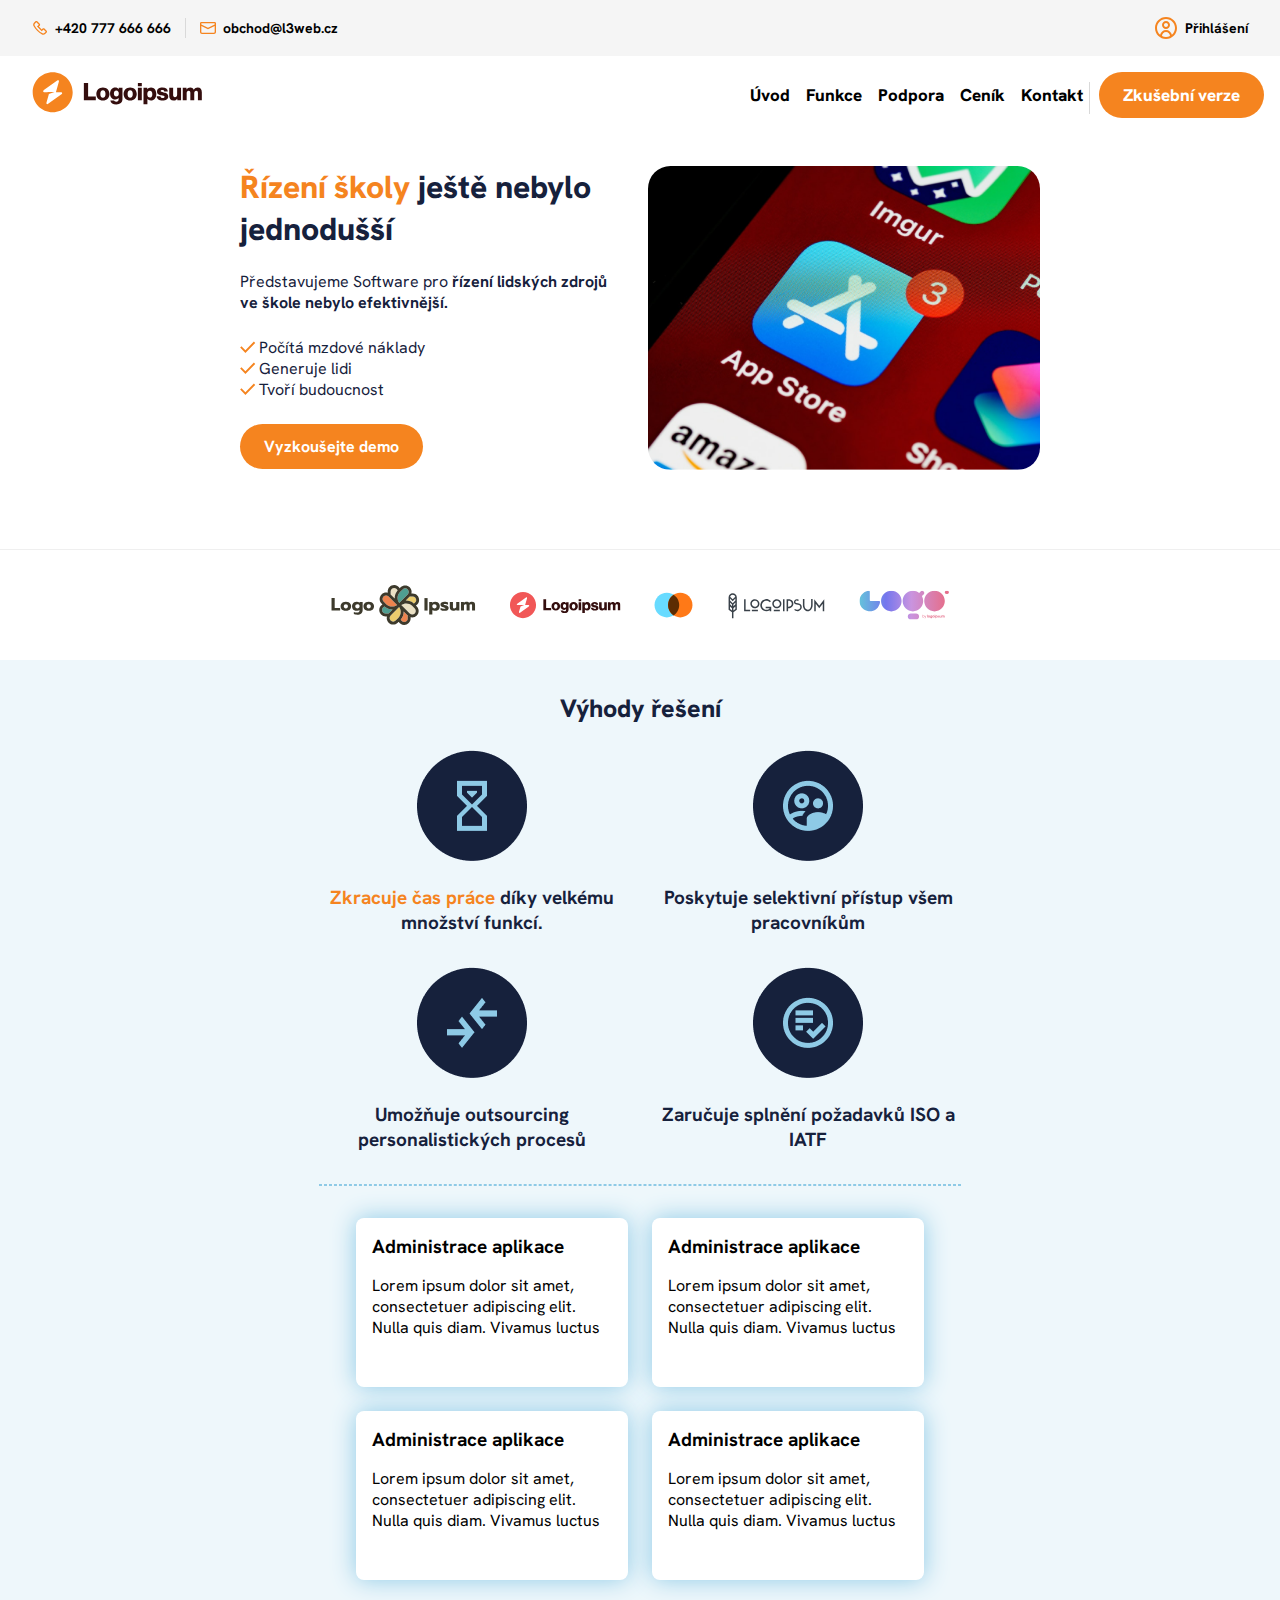
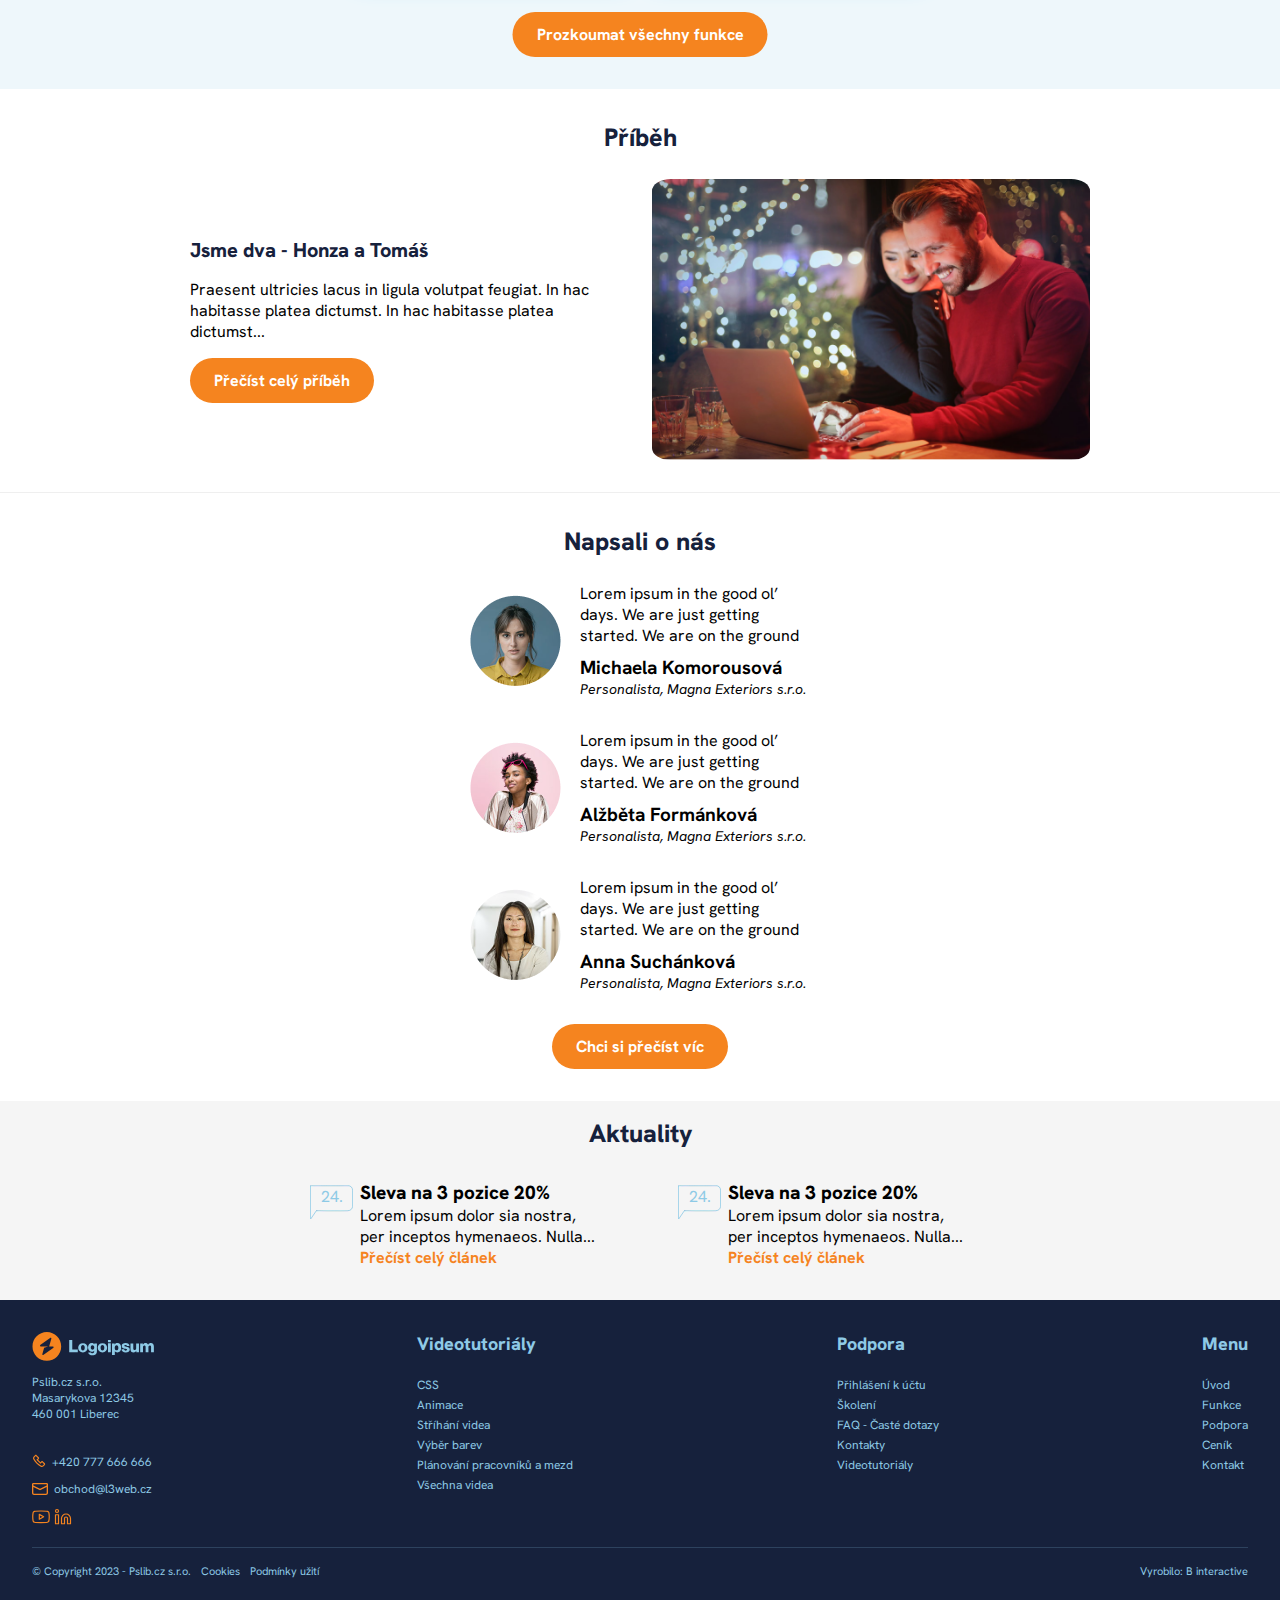
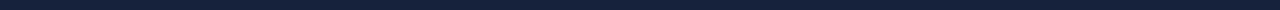
==== commit 6e76703d: "aktualita" ====
--- a/index.html
+++ b/index.html
@@ -18,7 +18,7 @@
     <div class="pageWrap">
         <header>
             <div class="menu__menuUp">
-                <div class="menuUp__wrapper">
+                <div class="menuUp__vlevo">
                     <a class="menuUp__text menuUp__text--phone" href="tel:+420777666666">+420 777 666 666</a>
                     <a class="menuUp__text menuUp__text--mail" href="mailto:obchod@l3web.cz">obchod@l3web.cz</a>
                 </div>
@@ -169,14 +169,14 @@
                 <article class="aktualita">
                     <h4 class="aktualita__nadpis">Sleva na  3 pozice 20%</h4>
                     <div>
-                        <p class="aktualita__text">Lorem ipsum dolor sia nostra, per inceptos hymenaeos. Nulla turpis magna, cursus sit amet, suscipit a, interdum id, felis.</p>
+                        <p>Lorem ipsum dolor sia nostra, per inceptos hymenaeos. Nulla...</p>
                         <a class="aktualita__odkaz" href="#">Přečíst celý článek</a>
                     </div>
                 </article>
                 <article class="aktualita">
                     <h4 class="aktualita__nadpis">Sleva na  3 pozice 20%</h4>
                     <div>
-                        <p class="aktualita__text">Lorem ipsum dolor sia nostra, per inceptos hymenaeos. Nulla turpis magna, cursus sit amet, suscipit a, interdum id, felis.</p>
+                        <p>Lorem ipsum dolor sia nostra, per inceptos hymenaeos. Nulla...</p>
                         <a class="aktualita__odkaz" href="#">Přečíst celý článek</a>
                     </div>
                 </article>
--- a/layout.css
+++ b/layout.css
@@ -6,12 +6,12 @@
     margin: 0;
 }
 
-.menuUp__wrapper {
+.menuUp__vlevo {
     display: flex;
     flex-direction: row;
     align-items: center;
     flex-wrap: wrap;
-    gap: 8px;
+    gap: 0.5em;
 }
 .uvod {
     margin: 0 2em;
@@ -76,10 +76,10 @@
     border-radius: 0.9em;
 }
 
-.kontakt__wrapper {      
+.kontakt {      
     margin: 0 2em;
 }
-.kontakt__wrapper2 {
+.kontakt__wrapper {
     margin-bottom: 1em;
 }
 .kontakt__paticka {
@@ -87,7 +87,7 @@
 }
 
 @media (min-width: 468px) {
-    .menuUp__wrapper {
+    .menuUp__vlevo {
         gap: 0;
     }
     .menuUp__text--phone::after {
@@ -102,11 +102,9 @@
         font-weight: 700;
         text-decoration: none;
     }
-    
     .uvod {
         max-width: 30em;
     }
-
     .loga {
         flex-direction: row;
         gap: 2em;
@@ -115,7 +113,6 @@
         gap: 2em;
     }
     .vyhody__cardsGrid {
-       /* display: grid;*/
         grid-template-columns: 1fr 1fr;
         gap: 2em;
         width: fit-content;
@@ -154,7 +151,10 @@
         flex-direction: row;
         gap: 8em;
     }
-
+    .funkce {
+        margin: 2em;
+        margin-top: 0;
+     }
     .funkce__wrapper {
         display: flex;
         flex-direction: row;
@@ -163,18 +163,13 @@
     }
     .funkce__text {
         width: 20em;
-    }
-    .funkce__wrapper2 {
-       /* width: 100%;*/
-       margin: 2em;
-       margin-top: 0;
     }
     .vyhody__podrobnosti--funkce {
         padding: 2em;
         border-radius: 32px;
     }
 
-    .kontakt__wrapper {
+    .kontakt {
         display: flex;
         gap: 1em;
         max-width: 1000px;
@@ -182,12 +177,11 @@
     .kontakt__paticka {
         margin: 0;
     }
-    .kontakt__wrapper2 {
+    .kontakt__wrapper {
         display: flex;
         flex-direction: column;
         justify-content: space-between;
         margin-bottom: 0;
-        /*width: 25em;*/
         min-width: 20em;
     }
     .kontakt__mapaImg {
@@ -210,7 +204,7 @@
         grid-template-columns: 1fr 1fr 1fr;
         gap: 1.5em;
     }
-    .kontakt__wrapper {
+    .kontakt {
         flex-direction: row;
         margin: 0 2em;
         gap: 3em;
--- a/style.css
+++ b/style.css
@@ -362,15 +362,11 @@
     margin-bottom: 0.5em;
 }
 
-.aktualita__text {
-    overflow: hidden;
-    flex-wrap: wrap;
-    text-overflow: ellipsis;
-    width: 16em;
-    height: 2.8em;
-}
 .aktuality {
     margin-right: -3em;
+}
+.aktualita {
+    width: 15em;
 }
 .aktualita::before {
     content: "24.";
@@ -496,7 +492,7 @@
 }
 
 /*FUNKCE */
-.funkce__wrapper2 {
+.funkce {
     margin-bottom: 2em;
 }
 .funkce__video::before {
@@ -530,7 +526,7 @@
 .podrobnostiCard__text::after {
     content: url(./img/funkce__hover.svg);
     display: flex;
-    /*width: 14.8px;*/
+    align-items: center;
     height: 14.8px;
     background-color: var(--primarColor);
     position: absolute;
@@ -572,7 +568,7 @@
 }
 
 /* KONTAKT*/ 
-.kontakt__background {
+.kontakt--background {
     background-color: var(--vyhodyBg);
     width: 100%;
     margin-bottom: 3em;
